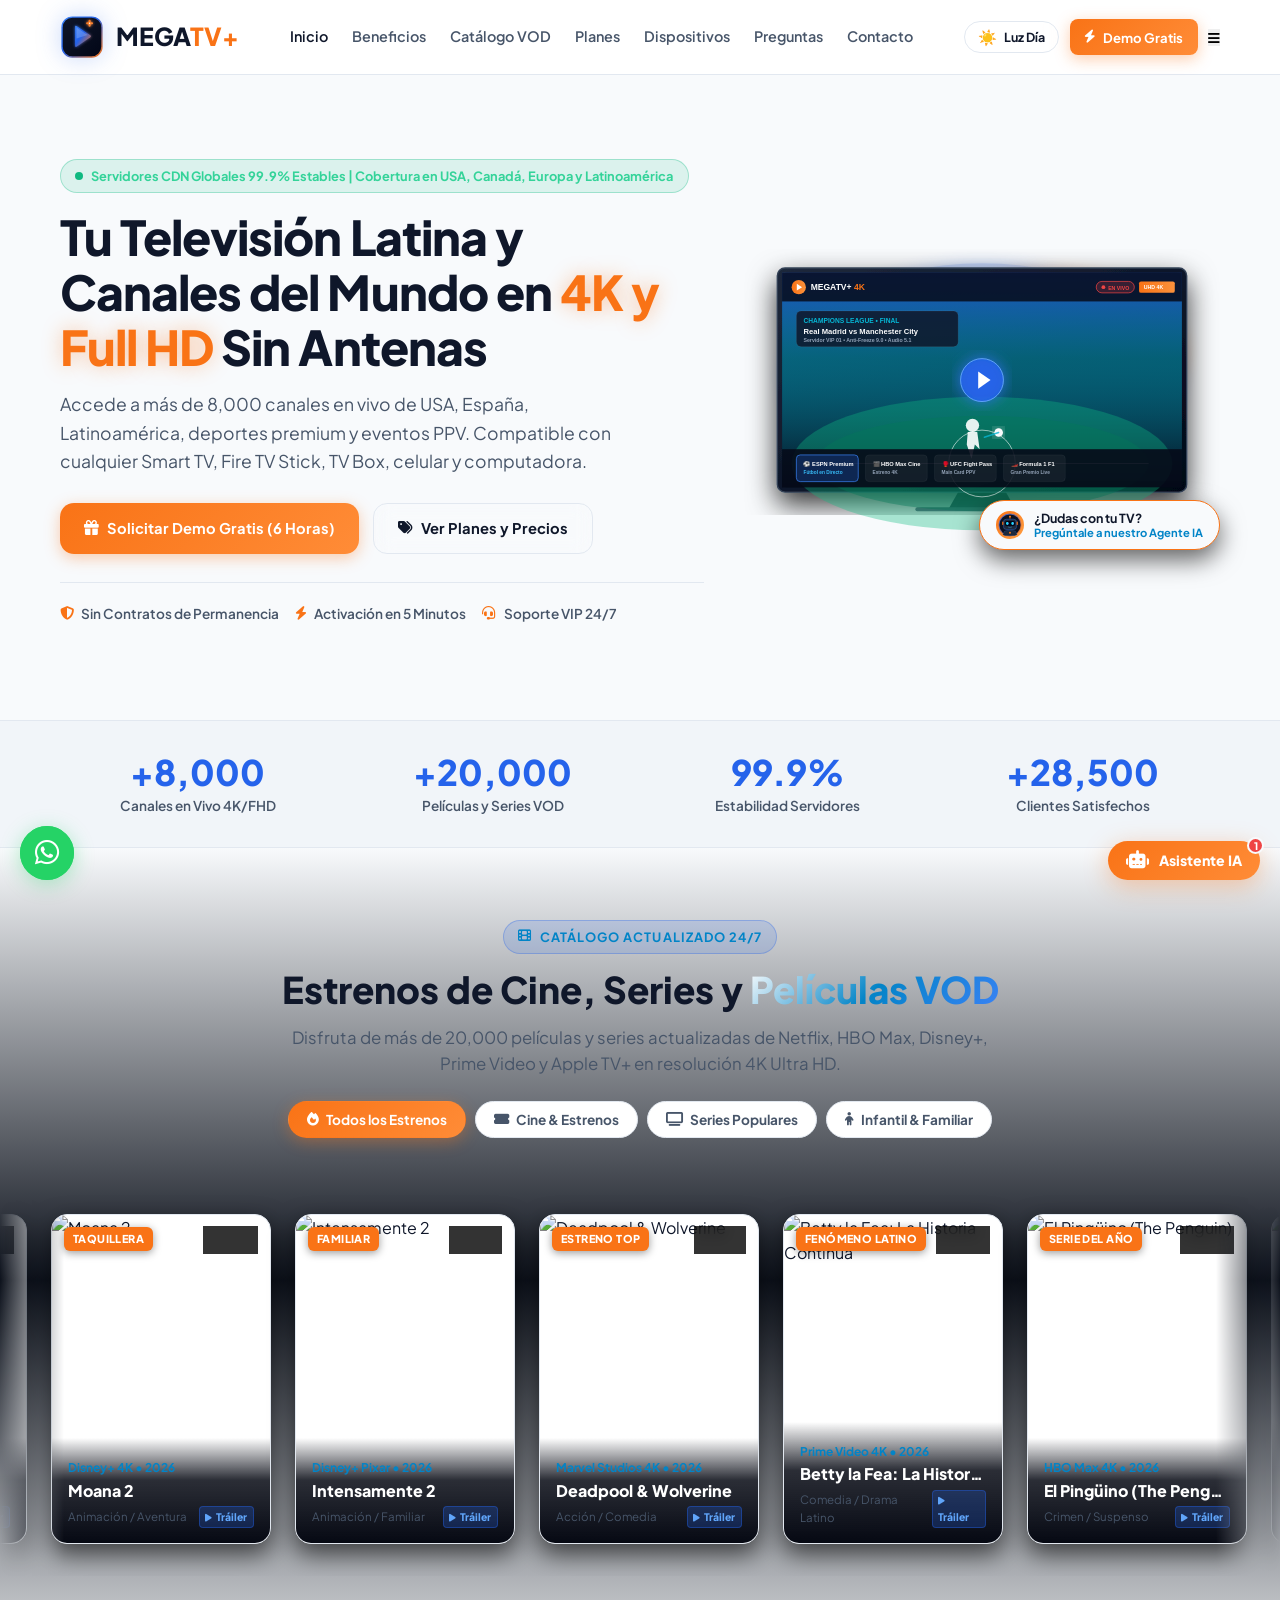
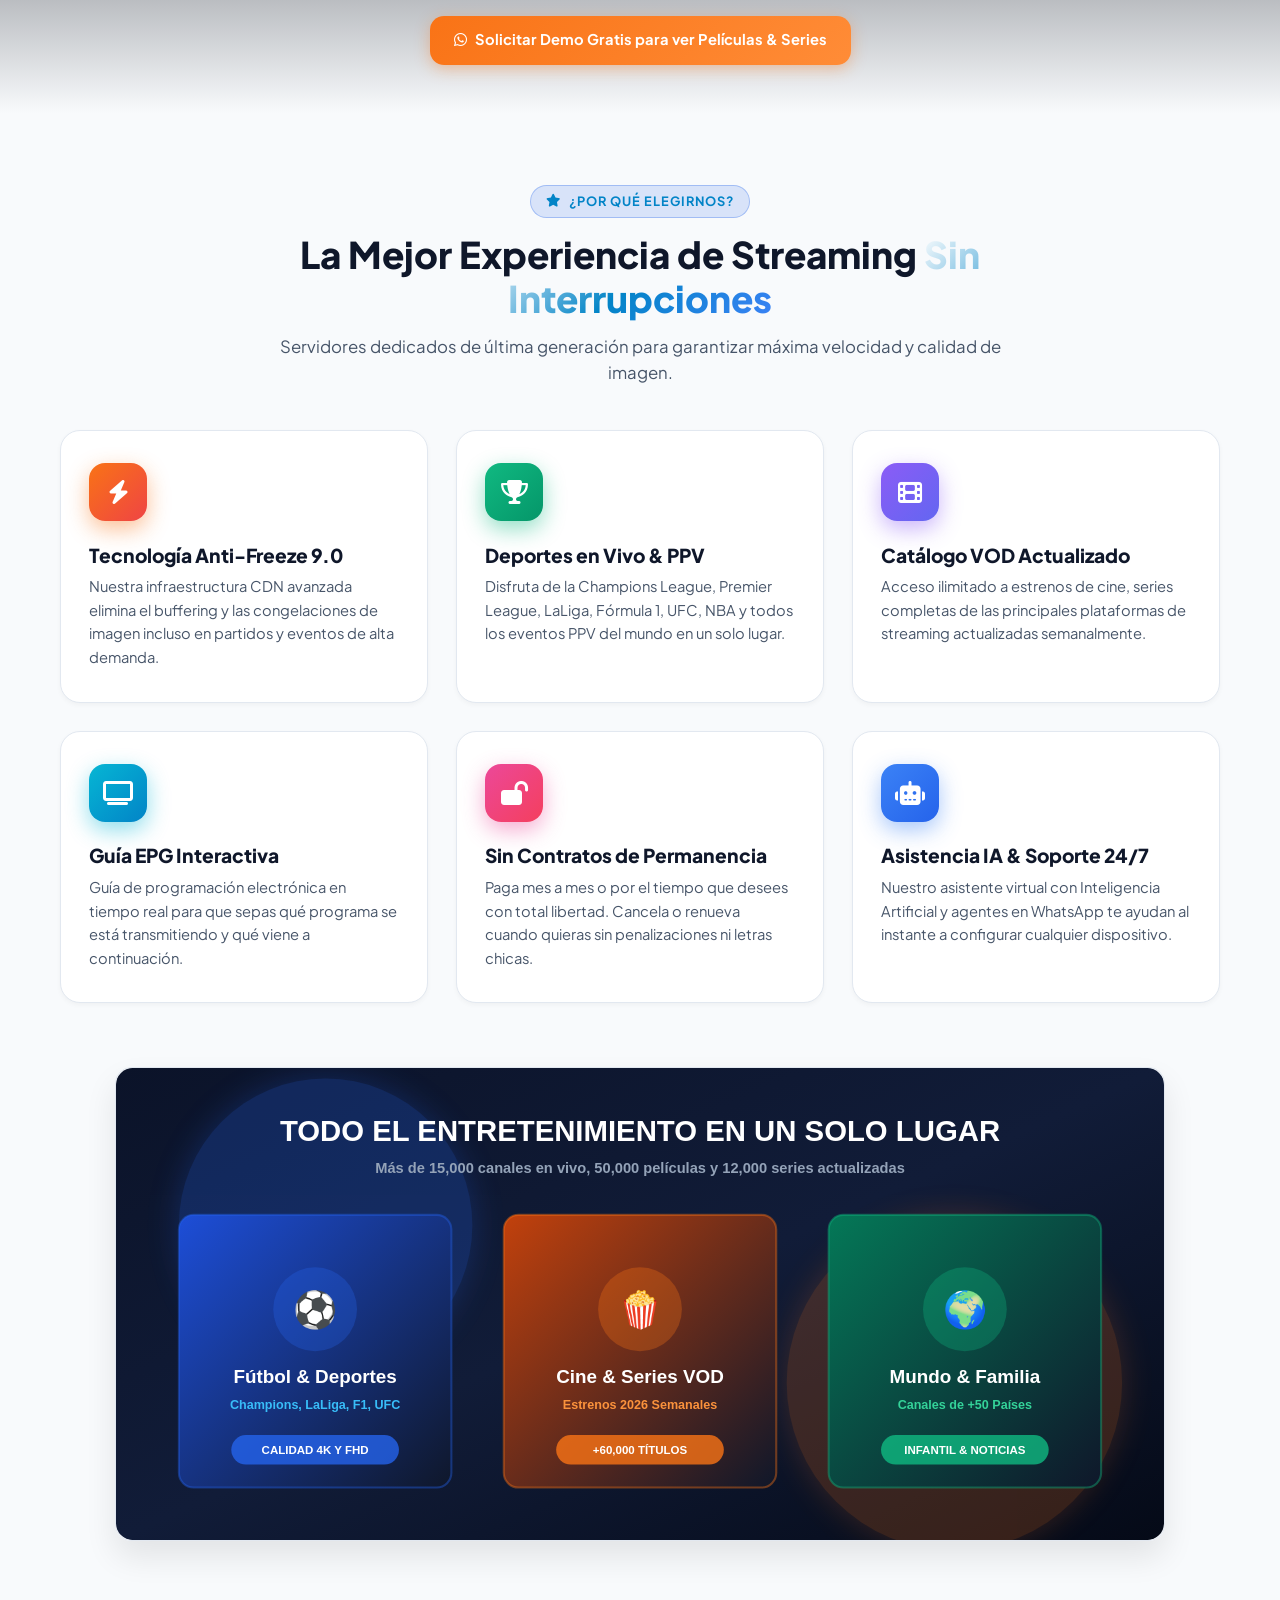
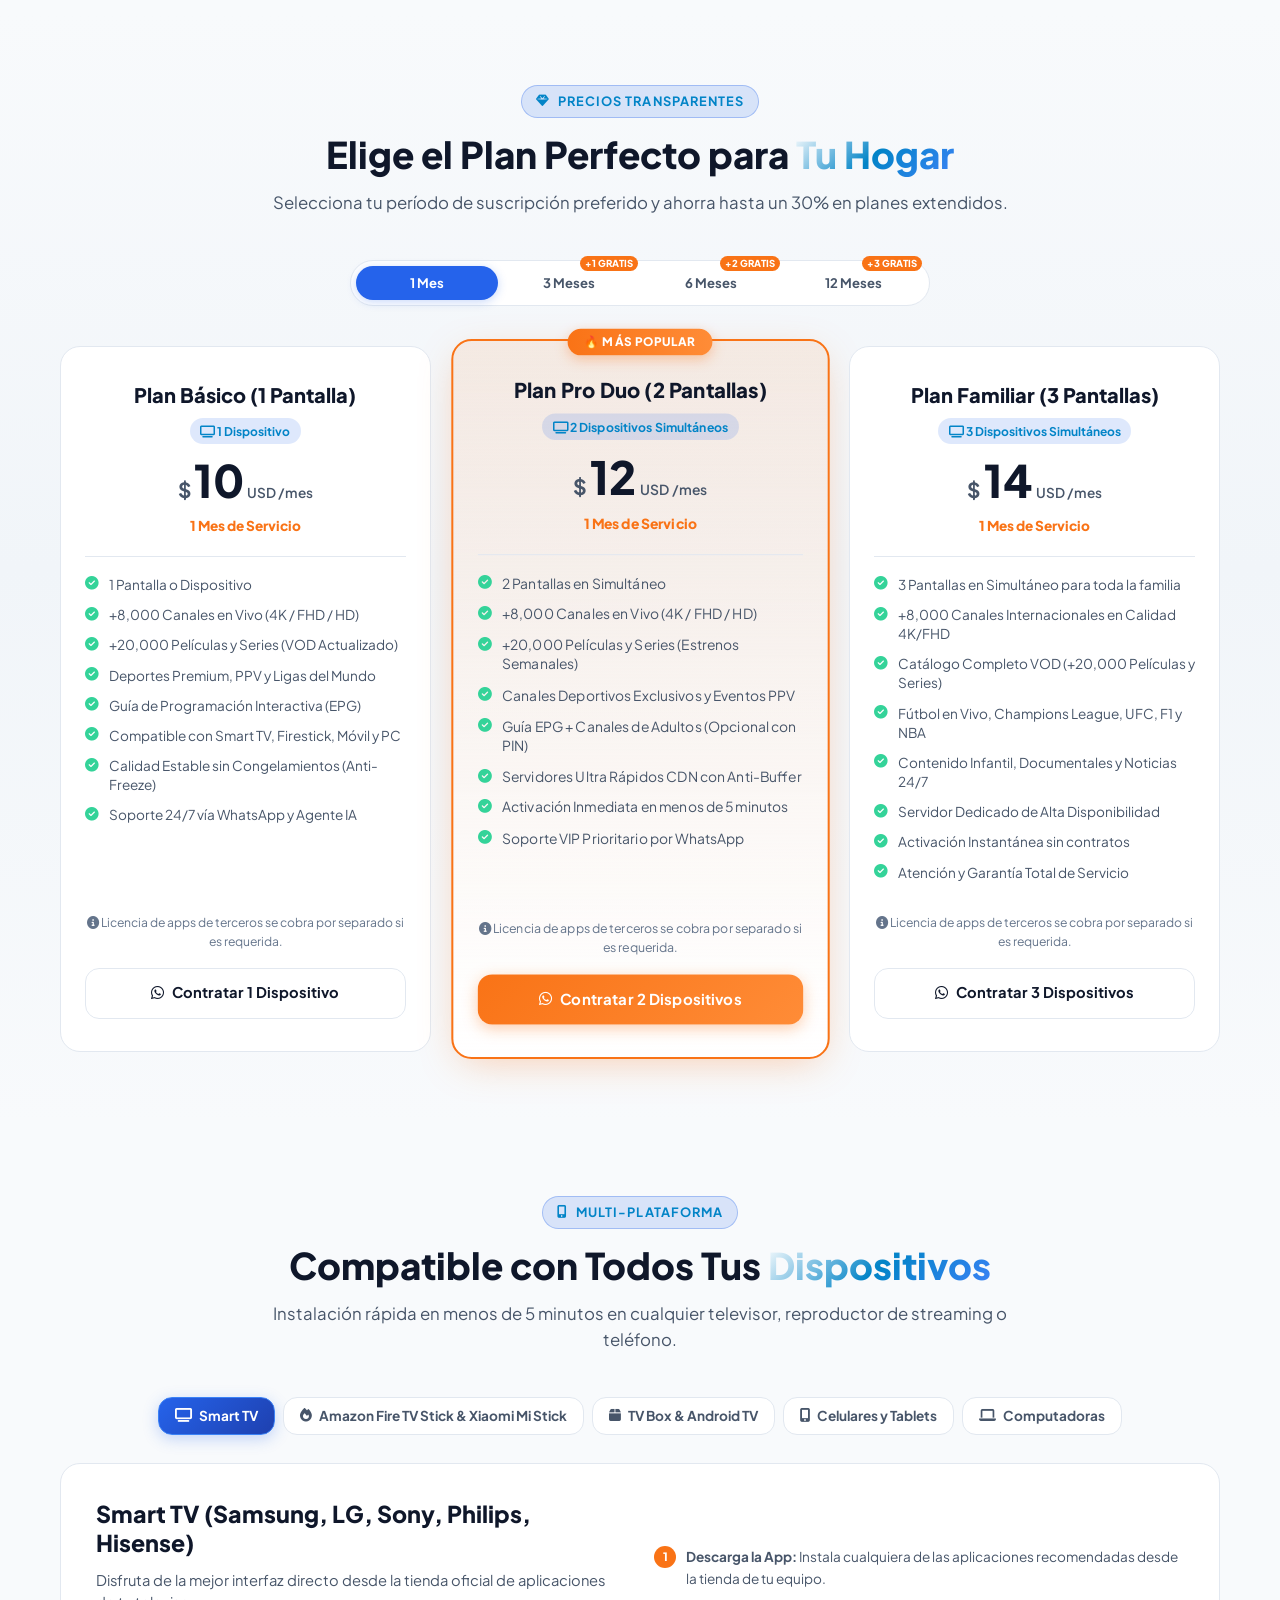
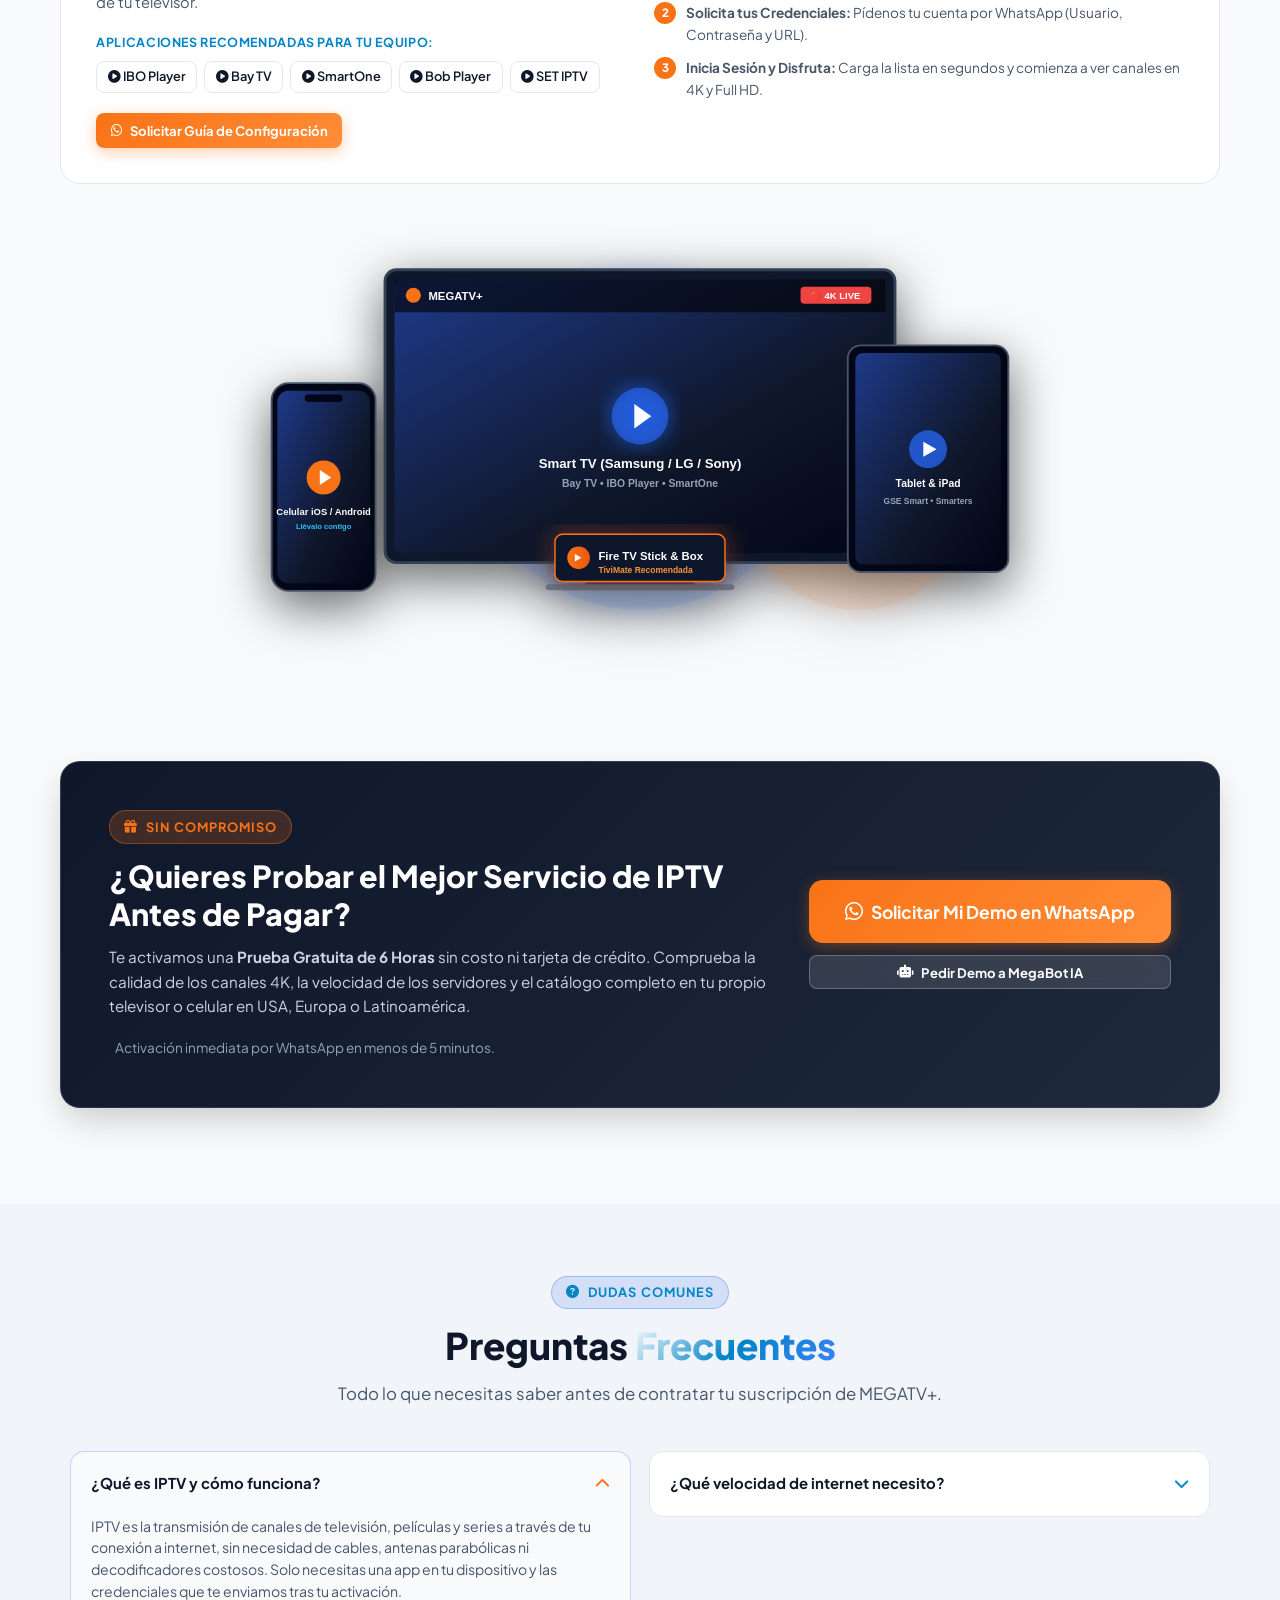
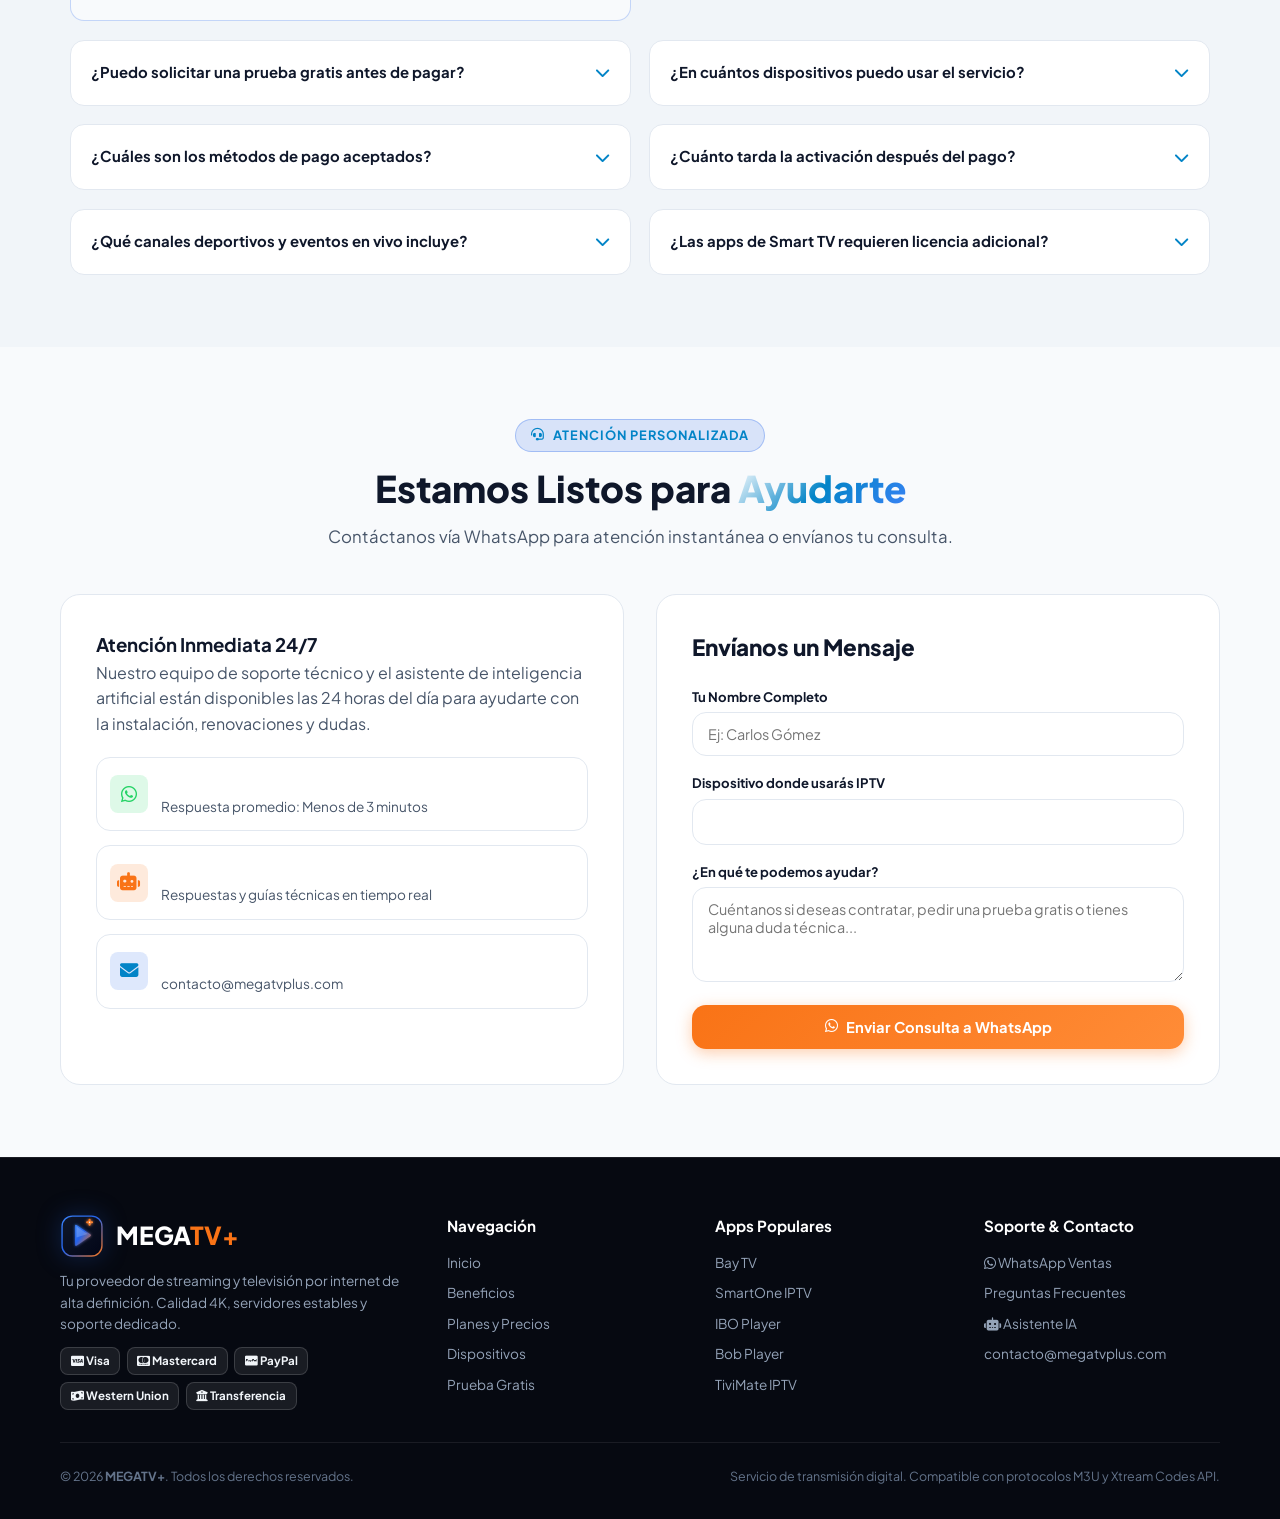
==== index.html @ 23fdaf51 "feat(domain): update canonical URLs, sitemap, robots.txt and schema to https://megatvplus.com/" ====
<!DOCTYPE html>
<html lang="es">
<head>
    <meta charset="UTF-8">
    <meta name="viewport" content="width=device-width, initial-scale=1.0">
    <title>MEGATV+ | Servicio IPTV en 4K y FHD - Canales Latinos, USA &amp; España | Demo 6 Horas</title>
    
    <!-- Meta SEO Básico y Posicionamiento Internacional -->
    <meta name="description" content="Disfruta de más de 8,000 canales en vivo en 4K y FHD de USA, España, Latinoamérica y +20,000 películas VOD sin caídas. Demo gratis de 6 horas en Smart TV, Firestick, Android, iOS y PC con MEGATV+.">
    <meta name="keywords" content="MEGATV+, IPTV, iptv usa, iptv espana, iptv canada, iptv latinos en usa, television por internet, canales en vivo, demo gratis iptv 6 horas, iptv paypal, futbol en vivo, ibo player, tivimate, bay tv, iptv sin caidas">
    <meta name="author" content="MEGATV+">
    <meta name="robots" content="index, follow, max-snippet:-1, max-image-preview:large, max-video-preview:-1">
    <link rel="canonical" href="https://megatvplus.com/">

    <!-- Open Graph / Redes Sociales (Facebook, WhatsApp) -->
    <meta property="og:type" content="website">
    <meta property="og:site_name" content="MEGATV+">
    <meta property="og:title" content="MEGATV+ | Televisión por Internet en 4K y FHD - Canales Latinos &amp; Globales">
    <meta property="og:description" content="+8,000 Canales en vivo de USA, España y Latinoamérica, deportes premium y películas en 4K. Solicita tu prueba gratis de 6 horas vía WhatsApp.">
    <meta property="og:image" content="https://images.unsplash.com/photo-1593784991095-a205069470b6?w=1200&auto=format&fit=crop&q=80">
    <meta property="og:url" content="https://megatvplus.com/">
    <meta property="og:locale" content="es_LA">

    <!-- Twitter Cards -->
    <meta name="twitter:card" content="summary_large_image">
    <meta name="twitter:title" content="MEGATV+ | Televisión en 4K y FHD sin Antenas">
    <meta name="twitter:description" content="Acceso a más de 8,000 canales en vivo de USA, España, Latinoamérica y +20,000 películas VOD. Demo gratis de 6 horas.">
    <meta name="twitter:image" content="https://images.unsplash.com/photo-1593784991095-a205069470b6?w=1200&auto=format&fit=crop&q=80">

    <!-- Google Fonts & Font Awesome Icons Oficial -->
    <link rel="preconnect" href="https://fonts.googleapis.com">
    <link rel="preconnect" href="https://fonts.gstatic.com" crossorigin>
    <link href="https://fonts.googleapis.com/css2?family=Plus+Jakarta+Sans:wght@400;500;600;700;800&display=swap" rel="stylesheet">
    <link rel="stylesheet" href="https://cdnjs.cloudflare.com/ajax/libs/font-awesome/6.5.1/css/all.min.css" integrity="sha512-DTOQO9RWCH3ppGqcWaEA1BIZOC6xxalwEsw9c2QQeAIftl+Vegovlnee1c9QX4TctnWMn13TZye+giMm8e2LwA==" crossorigin="anonymous" referrerpolicy="no-referrer" />

    <!-- Favicon e Iconos Oficiales MEGATV+ -->
    <link rel="icon" type="image/svg+xml" href="assets/favicon.svg">
    <link rel="icon" type="image/png" sizes="128x128" href="assets/favicon.png">
    <link rel="apple-touch-icon" href="assets/favicon.png">

    <!-- Estilos CSS -->
    <link rel="stylesheet" href="css/styles.css">

    <!-- Schema.org Datos Estructurados JSON-LD (WebSite, Organization, Product & FAQPage) -->
    <script type="application/ld+json">
    {
      "@context": "https://schema.org",
      "@graph": [
        {
          "@type": "WebSite",
          "@id": "https://megatvplus.com/#website",
          "url": "https://megatvplus.com/",
          "name": "MEGATV+",
          "description": "Servicio de Televisión por Internet en 4K y FHD con más de 8,000 canales en vivo y 20,000 películas VOD disponible en USA, Canadá, Europa y Latinoamérica.",
          "inLanguage": "es"
        },
        {
          "@type": "Organization",
          "@id": "https://megatvplus.com/#organization",
          "name": "MEGATV+",
          "url": "https://megatvplus.com/",
          "logo": "https://megatvplus.com/assets/favicon.png",
          "contactPoint": {
            "@type": "ContactPoint",
            "telephone": "+573013217824",
            "contactType": "customer service",
            "availableLanguage": ["Spanish", "English"]
          }
        },
        {
          "@type": "Product",
          "@id": "https://megatvplus.com/#product",
          "name": "Suscripción MEGATV+ IPTV",
          "description": "Suscripción al servicio MEGATV+ con más de 8,000 canales en vivo en calidad 4K y FHD de USA, España y Latinoamérica, deportes premium y más de 20,000 películas y series VOD.",
          "brand": {
            "@type": "Brand",
            "name": "MEGATV+"
          },
          "offers": {
            "@type": "AggregateOffer",
            "priceCurrency": "USD",
            "lowPrice": "10.00",
            "highPrice": "22.00",
            "offerCount": "3"
          },
          "aggregateRating": {
            "@type": "AggregateRating",
            "ratingValue": "4.9",
            "reviewCount": "1840"
          }
        },
        {
          "@type": "FAQPage",
          "@id": "https://megatvplus.com/#faq",
          "mainEntity": [
            {
              "@type": "Question",
              "name": "¿Qué es IPTV y cómo funciona?",
              "acceptedAnswer": {
                "@type": "Answer",
                "text": "IPTV es la transmisión de canales de televisión, películas y series a través de tu conexión a internet, sin necesidad de cables, antenas parabólicas ni decodificadores costosos. Solo necesitas una app en tu dispositivo y las credenciales que te enviamos tras tu activación."
              }
            },
            {
              "@type": "Question",
              "name": "¿Qué velocidad de internet necesito?",
              "acceptedAnswer": {
                "@type": "Answer",
                "text": "Recomendamos un mínimo de 15 a 20 Mbps para canales en HD y Full HD, y 30 a 50 Mbps para contenido en 4K UHD. Es preferible conectar tu dispositivo por cable de red (Ethernet) o WiFi 5GHz para evitar interferencias."
              }
            },
            {
              "@type": "Question",
              "name": "¿Puedo solicitar una prueba gratis antes de pagar?",
              "acceptedAnswer": {
                "@type": "Answer",
                "text": "¡Sí, por supuesto! Ofrecemos una prueba gratuita de demostración (demo de 6 horas) para que compruebes la calidad de imagen, la estabilidad de los servidores y el catálogo completo antes de tomar una decisión."
              }
            },
            {
              "@type": "Question",
              "name": "¿En cuántos dispositivos puedo usar el servicio?",
              "acceptedAnswer": {
                "@type": "Answer",
                "text": "Puedes instalar la app en todos tus dispositivos, pero la cantidad de pantallas que pueden reproducir contenido al mismo tiempo dependerá del plan que elijas (1, 2 o 3 pantallas simultáneas)."
              }
            },
            {
              "@type": "Question",
              "name": "¿Cuáles son los métodos de pago aceptados?",
              "acceptedAnswer": {
                "@type": "Answer",
                "text": "Aceptamos múltiples métodos de pago seguros e internacionales: Tarjetas de Débito/Crédito Internacionales (Visa, Mastercard, Amex), PayPal, Western Union (giros en efectivo y app digital), Mercado Pago y Transferencias Bancarias / Remesas."
              }
            },
            {
              "@type": "Question",
              "name": "¿Cuánto tarda la activación después del pago?",
              "acceptedAnswer": {
                "@type": "Answer",
                "text": "La activación es casi inmediata. Una vez confirmado tu pago, nuestro equipo te entrega tus credenciales (Usuario, Contraseña y URL del Servidor) en menos de 5 a 10 minutos con una guía paso a paso para tu dispositivo."
              }
            },
            {
              "@type": "Question",
              "name": "¿Qué canales deportivos y eventos en vivo incluye?",
              "acceptedAnswer": {
                "@type": "Answer",
                "text": "Incluye todos los canales deportivos de Latinoamérica, España, USA e internacionales: Champions League, Copa Libertadores, Premier League, LaLiga, Serie A, Fórmula 1, UFC, NBA, MLB, NFL, canales PPV de boxeo y eventos especiales sin costo adicional."
              }
            },
            {
              "@type": "Question",
              "name": "¿Las apps de Smart TV requieren licencia adicional?",
              "acceptedAnswer": {
                "@type": "Answer",
                "text": "El servicio de MEGATV+ te incluye acceso total a la lista de más de 8,000 canales, películas y series en vivo. Si la aplicación reproductora que decides instalar en tu Smart TV requiere una licencia de activación propia de sus desarrolladores (como IBO Player, Bay TV, Bob Player o SET IPTV), dicho valor es propio de la app y se cancela por separado."
              }
            }
          ]
        }
      ]
    }
    </script>
</head>
<body>

    <!-- ==========================================================================
         1. ENCABEZADO Y NAVEGACIÓN
         ========================================================================== -->
    <header class="header">
        <div class="container nav-container">
            <a href="#inicio" class="logo">
                <div class="logo-icon">
                    <img src="assets/favicon.svg" alt="MEGATV+ Logo" style="width: 100%; height: 100%; display: block;">
                </div>
                <div class="logo-text">MEGA<span>TV+</span></div>
            </a>

            <nav class="nav-menu" id="navMenu">
                <a href="#inicio" class="nav-link active">Inicio</a>
                <a href="#beneficios" class="nav-link">Beneficios</a>
                <a href="#catalogo" class="nav-link">Catálogo VOD</a>
                <a href="#planes" class="nav-link">Planes</a>
                <a href="#dispositivos" class="nav-link">Dispositivos</a>
                <a href="#faq" class="nav-link">Preguntas</a>
                <a href="#contacto" class="nav-link">Contacto</a>
            </nav>

            <div class="nav-actions">
                <button class="theme-switch-btn" id="themeSwitchBtn" aria-label="Cambiar ambiente visual (Luz Día / Cine OLED / Slate)" title="Cambiar confort visual">
                    <span class="theme-switch-icon" id="themeSwitchIcon">☀️</span>
                    <span class="theme-switch-text" id="themeSwitchText">Luz Día</span>
                </button>
                <a href="#demo" class="btn btn-primary btn-sm">
                    <i class="fas fa-bolt"></i> Demo Gratis
                </a>
                <button class="nav-toggle" id="navToggle" aria-label="Abrir Menú">
                    <i class="fas fa-bars"></i>
                </button>
            </div>
        </div>
    </header>

    <!-- ==========================================================================
         2. HERO SECTION
         ========================================================================== -->
    <section class="hero" id="inicio">
        <div class="container hero-grid">
            <div class="hero-content">
                <div class="hero-badge-live">
                    <span class="pulse-dot"></span> Servidores CDN Globales 99.9% Estables | Cobertura en USA, Canadá, Europa y Latinoamérica
                </div>
                <h1 class="hero-title">
                    Tu Televisión Latina y Canales del Mundo en <span class="highlight-orange">4K y Full HD</span> Sin Antenas
                </h1>
                <p class="hero-subtitle">
                    Accede a más de 8,000 canales en vivo de USA, España, Latinoamérica, deportes premium y eventos PPV. Compatible con cualquier Smart TV, Fire TV Stick, TV Box, celular y computadora.
                </p>
                <div class="hero-cta-group">
                    <a href="#demo" class="btn btn-primary">
                        <i class="fas fa-gift"></i> Solicitar Demo Gratis (6 Horas)
                    </a>
                    <a href="#planes" class="btn btn-secondary">
                        <i class="fas fa-tags"></i> Ver Planes y Precios
                    </a>
                </div>
                <div class="hero-features-list">
                    <div class="hero-feature-item">
                        <i class="fas fa-shield-alt"></i> Sin Contratos de Permanencia
                    </div>
                    <div class="hero-feature-item">
                        <i class="fas fa-bolt"></i> Activación en 5 Minutos
                    </div>
                    <div class="hero-feature-item">
                        <i class="fas fa-headset"></i> Soporte VIP 24/7
                    </div>
                </div>
            </div>

            <div class="hero-visual">
                <div class="hero-preview-card">
                    <img src="assets/hero-tv-mockup.svg" alt="IPTV Smart TV 4K Interface" class="hero-mockup-img">
                </div>

                <!-- Floating AI Assistant Helper Pill -->
                <div class="floating-ai-chip" onclick="openNovaChatbot('Hola! Quiero una prueba gratis')">
                    <div class="ai-avatar" style="overflow: hidden; padding: 2px;">
                        <img src="assets/novabot-avatar.svg" alt="NovaBot AI" style="width: 100%; height: 100%; border-radius: 50%;">
                    </div>
                    <div class="ai-chip-text">
                        ¿Dudas con tu TV?
                        <span>Pregúntale a nuestro Agente IA</span>
                    </div>
                </div>
            </div>
        </div>
    </section>

    <!-- ==========================================================================
         3. BARRA DE ESTADÍSTICAS & CONTADORES
         ========================================================================== -->
    <div class="stats-bar">
        <div class="container stats-grid">
            <div class="stat-item">
                <div class="stat-number" id="statChannels">+8,000</div>
                <div class="stat-label">Canales en Vivo 4K/FHD</div>
            </div>
            <div class="stat-item">
                <div class="stat-number" id="statVod">+20,000</div>
                <div class="stat-label">Películas y Series VOD</div>
            </div>
            <div class="stat-item">
                <div class="stat-number" id="statUptime">99.9%</div>
                <div class="stat-label">Estabilidad Servidores</div>
            </div>
            <div class="stat-item">
                <div class="stat-number" id="statClients">+28,500</div>
                <div class="stat-label">Clientes Satisfechos</div>
            </div>
        </div>
    </div>

    <!-- ==========================================================================
         4. CATÁLOGO VOD DE CINE Y SERIES (CARRUSEL DINÁMICO)
         ========================================================================== -->
    <section class="vod-section" id="catalogo">
        <div class="container">
            <div class="section-header">
                <span class="section-tag"><i class="fas fa-film"></i> Catálogo Actualizado 24/7</span>
                <h2 class="section-title">Estrenos de Cine, Series y <span class="gradient-text">Películas VOD</span></h2>
                <p class="section-subtitle">Disfruta de más de 20,000 películas y series actualizadas de Netflix, HBO Max, Disney+, Prime Video y Apple TV+ en resolución 4K Ultra HD.</p>
                
                <!-- Filtros de Categoría VOD -->
                <div class="vod-filter-tabs" id="vodFilterTabs">
                    <button class="vod-filter-btn active" data-filter="all"><i class="fas fa-fire"></i> Todos los Estrenos</button>
                    <button class="vod-filter-btn" data-filter="cine"><i class="fas fa-ticket-alt"></i> Cine &amp; Estrenos</button>
                    <button class="vod-filter-btn" data-filter="series"><i class="fas fa-tv"></i> Series Populares</button>
                    <button class="vod-filter-btn" data-filter="infantil"><i class="fas fa-child"></i> Infantil &amp; Familiar</button>
                </div>
            </div>
        </div>

        <!-- Carrusel Infinito de Películas (Marquee Interactivo) -->
        <div class="vod-marquee-container" id="vodMarqueeWrapper">
            <div class="vod-marquee-track" id="vodCardsContainer">
                <!-- Se llena dinámicamente con JavaScript desde config.js -->
            </div>
        </div>

        <div class="container" style="margin-top: 2.5rem; text-align: center;">
            <a href="https://wa.me/573013217824?text=Hola!%20Quiero%20solicitar%20mi%20Demo%20Gratis%20de%204%20horas%20para%20probar%20las%20pel%C3%ADculas%20y%20series%20de%20MEGATV%2B." target="_blank" rel="noopener noreferrer" class="btn btn-primary">
                <i class="fab fa-whatsapp"></i> Solicitar Demo Gratis para ver Películas &amp; Series
            </a>
        </div>
    </section>

    <!-- ==========================================================================
         5. CARACTERÍSTICAS & BENEFICIOS
         ========================================================================== -->
    <section id="beneficios">
        <div class="container">
            <div class="section-header">
                <span class="section-tag"><i class="fas fa-star"></i> ¿Por qué elegirnos?</span>
                <h2 class="section-title">La Mejor Experiencia de Streaming <span class="gradient-text">Sin Interrupciones</span></h2>
                <p class="section-subtitle">Servidores dedicados de última generación para garantizar máxima velocidad y calidad de imagen.</p>
            </div>

            <div class="features-grid">
                <div class="feature-card feature-freeze">
                    <div class="feature-icon-box">
                        <i class="fas fa-bolt"></i>
                    </div>
                    <h3 class="feature-title">Tecnología Anti-Freeze 9.0</h3>
                    <p class="feature-desc">Nuestra infraestructura CDN avanzada elimina el buffering y las congelaciones de imagen incluso en partidos y eventos de alta demanda.</p>
                </div>

                <div class="feature-card feature-sports">
                    <div class="feature-icon-box">
                        <i class="fas fa-trophy"></i>
                    </div>
                    <h3 class="feature-title">Deportes en Vivo &amp; PPV</h3>
                    <p class="feature-desc">Disfruta de la Champions League, Premier League, LaLiga, Fórmula 1, UFC, NBA y todos los eventos PPV del mundo en un solo lugar.</p>
                </div>

                <div class="feature-card feature-vod">
                    <div class="feature-icon-box">
                        <i class="fas fa-film"></i>
                    </div>
                    <h3 class="feature-title">Catálogo VOD Actualizado</h3>
                    <p class="feature-desc">Acceso ilimitado a estrenos de cine, series completas de las principales plataformas de streaming actualizadas semanalmente.</p>
                </div>

                <div class="feature-card feature-epg">
                    <div class="feature-icon-box">
                        <i class="fas fa-tv"></i>
                    </div>
                    <h3 class="feature-title">Guía EPG Interactiva</h3>
                    <p class="feature-desc">Guía de programación electrónica en tiempo real para que sepas qué programa se está transmitiendo y qué viene a continuación.</p>
                </div>

                <div class="feature-card feature-nocontract">
                    <div class="feature-icon-box">
                        <i class="fas fa-lock-open"></i>
                    </div>
                    <h3 class="feature-title">Sin Contratos de Permanencia</h3>
                    <p class="feature-desc">Paga mes a mes o por el tiempo que desees con total libertad. Cancela o renueva cuando quieras sin penalizaciones ni letras chicas.</p>
                </div>

                <div class="feature-card feature-ai">
                    <div class="feature-icon-box">
                        <i class="fas fa-robot"></i>
                    </div>
                    <h3 class="feature-title">Asistencia IA &amp; Soporte 24/7</h3>
                    <p class="feature-desc">Nuestro asistente virtual con Inteligencia Artificial y agentes en WhatsApp te ayudan al instante a configurar cualquier dispositivo.</p>
                </div>
            </div>

            <!-- Banner Gráfico de Deportes y Cine VOD -->
            <div style="margin-top: 4rem; text-align: center;">
                <img src="assets/sports-vod-banner.svg" alt="Deportes en Vivo, Cine y Series VOD en 4K" style="width: 100%; max-width: 1050px; height: auto; margin: 0 auto; border-radius: 16px; border: 1px solid var(--border-color); box-shadow: var(--shadow-lg);">
            </div>
        </div>
    </section>

    <!-- ==========================================================================
         5. PLANES Y PRECIOS COMPARATIVOS
         ========================================================================== -->
    <section class="pricing-section" id="planes">
        <div class="container">
            <div class="section-header">
                <span class="section-tag"><i class="fas fa-gem"></i> Precios Transparentes</span>
                <h2 class="section-title">Elige el Plan Perfecto para <span class="gradient-text">Tu Hogar</span></h2>
                <p class="section-subtitle">Selecciona tu período de suscripción preferido y ahorra hasta un 30% en planes extendidos.</p>
            </div>

            <!-- Selector de Período de Facturación -->
            <div class="billing-switcher">
                <button class="billing-tab active" data-period="monthly">1 Mes</button>
                <button class="billing-tab" data-period="threeMonths">
                    3 Meses
                    <span class="discount-pill">+1 GRATIS</span>
                </button>
                <button class="billing-tab" data-period="sixMonths">
                    6 Meses
                    <span class="discount-pill">+2 GRATIS</span>
                </button>
                <button class="billing-tab" data-period="yearly">
                    12 Meses
                    <span class="discount-pill">+3 GRATIS</span>
                </button>
            </div>

            <!-- Tarjetas de Planes (Renderizadas por JavaScript dinámicamente) -->
            <div class="pricing-grid" id="pricingCardsContainer">
                <!-- Se llena automáticamente con JS desde config.js -->
            </div>
        </div>
    </section>

    <!-- ==========================================================================
         6. COMPATIBILIDAD Y GUÍA DE DISPOSITIVOS
         ========================================================================== -->
    <section id="dispositivos">
        <div class="container">
            <div class="section-header">
                <span class="section-tag"><i class="fas fa-mobile-alt"></i> Multi-Plataforma</span>
                <h2 class="section-title">Compatible con Todos Tus <span class="gradient-text">Dispositivos</span></h2>
                <p class="section-subtitle">Instalación rápida en menos de 5 minutos en cualquier televisor, reproductor de streaming o teléfono.</p>
            </div>

            <!-- Botones de Pestañas de Dispositivos -->
            <div class="devices-tabs" id="devicesTabsContainer">
                <!-- Renderizado por JS -->
            </div>

            <!-- Caja de Detalles y Guía del Dispositivo Seleccionado -->
            <div class="device-detail-box" id="deviceDetailContainer">
                <!-- Renderizado por JS -->
            </div>

            <!-- Ilustración Multi-Dispositivo -->
            <div style="margin-top: 3rem; text-align: center;">
                <img src="assets/devices-showcase.svg" alt="Dispositivos compatibles con IPTV" style="width: 100%; max-width: 850px; height: auto; margin: 0 auto; filter: drop-shadow(0 15px 25px rgba(0,0,0,0.6));">
            </div>
        </div>
    </section>

    <!-- ==========================================================================
         7. BANNER DE PRUEBA GRATIS (DEMO)
         ========================================================================== -->
    <section id="demo" style="padding: 2rem 0 6rem 0;">
        <div class="container">
            <div class="demo-banner">
                <div class="demo-content-grid">
                    <div>
                        <span class="section-tag" style="background: rgba(249, 115, 22, 0.2); border-color: rgba(249, 115, 22, 0.4); color: var(--accent);">
                            <i class="fas fa-gift"></i> Sin Compromiso
                        </span>
                        <h2 class="demo-title">¿Quieres Probar el Mejor Servicio de IPTV Antes de Pagar?</h2>
                        <p class="demo-desc">
                            Te activamos una <strong>Prueba Gratuita de 6 Horas</strong> sin costo ni tarjeta de crédito. Comprueba la calidad de los canales 4K, la velocidad de los servidores y el catálogo completo en tu propio televisor o celular en USA, Europa o Latinoamérica.
                        </p>
                        <div class="demo-security-note">
                            <i class="fas fa-check-shield" style="color: #34d399;"></i> Activación inmediata por WhatsApp en menos de 5 minutos.
                        </div>
                    </div>
                    <div class="demo-actions">
                        <a href="https://wa.me/573013217824?text=Hola!%20Deseo%20solicitar%20una%20prueba%20gratis%20de%206%20horas%20de%20MEGATV%2B%20para%20mi%20dispositivo." target="_blank" rel="noopener noreferrer" class="btn btn-primary btn-full" style="font-size: 1.1rem; padding: 1.1rem 2rem;">
                            <i class="fab fa-whatsapp" style="font-size: 1.3rem;"></i> Solicitar Mi Demo en WhatsApp
                        </a>
                        <button onclick="openNovaChatbot('Quiero una demo gratis')" class="btn btn-secondary btn-full btn-sm">
                            <i class="fas fa-robot"></i> Pedir Demo a MegaBot IA
                        </button>
                    </div>
                </div>
            </div>
        </div>
    </section>

    <!-- ==========================================================================
         8. PREGUNTAS FRECUENTES (FAQ)
         ========================================================================== -->
    <section class="faq-section" id="faq" style="background: var(--bg-secondary);">
        <div class="container">
            <div class="section-header">
                <span class="section-tag"><i class="fas fa-question-circle"></i> Dudas Comunes</span>
                <h2 class="section-title">Preguntas <span class="gradient-text">Frecuentes</span></h2>
                <p class="section-subtitle">Todo lo que necesitas saber antes de contratar tu suscripción de MEGATV+.</p>
            </div>

            <!-- Acordeón interactivo -->
            <div class="faq-list" id="faqAccordionContainer">
                <!-- Renderizado por JS desde config.js -->
            </div>
        </div>
    </section>

    <!-- ==========================================================================
         9. CONTACTO & SOPORTE
         ========================================================================== -->
    <section id="contacto">
        <div class="container">
            <div class="section-header">
                <span class="section-tag"><i class="fas fa-headset"></i> Atención Personalizada</span>
                <h2 class="section-title">Estamos Listos para <span class="gradient-text">Ayudarte</span></h2>
                <p class="section-subtitle">Contáctanos vía WhatsApp para atención instantánea o envíanos tu consulta.</p>
            </div>

            <div class="contact-grid">
                <div class="contact-info-card">
                    <h3>Atención Inmediata 24/7</h3>
                    <p style="color: var(--text-muted); line-height: 1.6;">
                        Nuestro equipo de soporte técnico y el asistente de inteligencia artificial están disponibles las 24 horas del día para ayudarte con la instalación, renovaciones y dudas.
                    </p>

                    <div class="contact-channels">
                        <a href="https://wa.me/573013217824?text=Hola,%20necesito%20soporte%20o%20información%20sobre%20el%20servicio%20de%20MEGATV%2B." target="_blank" rel="noopener noreferrer" class="contact-channel-item">
                            <div class="contact-channel-icon icon-wa">
                                <i class="fab fa-whatsapp"></i>
                            </div>
                            <div>
                                <div style="font-weight: 700; color: #fff;">WhatsApp Oficial (+57)</div>
                                <div style="font-size: 0.85rem; color: var(--text-muted);">Respuesta promedio: Menos de 3 minutos</div>
                            </div>
                        </a>

                        <div class="contact-channel-item" onclick="openNovaChatbot()" style="cursor: pointer;">
                            <div class="contact-channel-icon icon-ai">
                                <i class="fas fa-robot"></i>
                            </div>
                            <div>
                                <div style="font-weight: 700; color: #fff;">Agente Inteligente MegaBot IA</div>
                                <div style="font-size: 0.85rem; color: var(--text-muted);">Respuestas y guías técnicas en tiempo real</div>
                            </div>
                        </div>

                        <div class="contact-channel-item">
                            <div class="contact-channel-icon icon-mail">
                                <i class="fas fa-envelope"></i>
                            </div>
                            <div>
                                <div style="font-weight: 700; color: #fff;">Correo Electrónico</div>
                                <div style="font-size: 0.85rem; color: var(--text-muted);">contacto@megatvplus.com</div>
                            </div>
                        </div>
                    </div>
                </div>

                <div class="contact-form-card">
                    <h3 style="font-size: 1.4rem; font-weight: 800; margin-bottom: 1.25rem;">Envíanos un Mensaje</h3>
                    <form id="contactForm">
                        <div class="form-group">
                            <label class="form-label" for="contactName">Tu Nombre Completo</label>
                            <input type="text" id="contactName" class="form-control" placeholder="Ej: Carlos Gómez" required>
                        </div>
                        <div class="form-group">
                            <label class="form-label" for="contactDevice">Dispositivo donde usarás IPTV</label>
                            <select id="contactDevice" class="form-control" required style="background: var(--bg-card);">
                                <option value="Smart TV Samsung / LG">Smart TV (Samsung / LG / Sony)</option>
                                <option value="Amazon Fire TV Stick">Amazon Fire TV Stick</option>
                                <option value="TV Box / Android TV">TV Box / Android TV / Google TV</option>
                                <option value="Celular / Tablet (Android / iPhone)">Celular / Tablet (Android / iPhone)</option>
                                <option value="Computadora (PC / Mac)">Computadora (PC / Mac)</option>
                                <option value="Otro dispositivo">Otro dispositivo</option>
                            </select>
                        </div>
                        <div class="form-group">
                            <label class="form-label" for="contactMessage">¿En qué te podemos ayudar?</label>
                            <textarea id="contactMessage" class="form-control" placeholder="Cuéntanos si deseas contratar, pedir una prueba gratis o tienes alguna duda técnica..." required></textarea>
                        </div>
                        <button type="submit" class="btn btn-primary btn-full">
                            <i class="fab fa-whatsapp"></i> Enviar Consulta a WhatsApp
                        </button>
                    </form>
                </div>
            </div>
        </div>
    </section>

    <!-- ==========================================================================
         10. FOOTER
         ========================================================================== -->
    <footer class="footer">
        <div class="container">
            <div class="footer-grid">
                <div class="footer-brand">
                    <a href="#inicio" class="logo">
                        <div class="logo-icon">
                            <img src="assets/favicon.svg" alt="MEGATV+ Logo" style="width: 100%; height: 100%; display: block;">
                        </div>
                        <div class="logo-text">MEGA<span>TV+</span></div>
                    </a>
                    <p>
                        Tu proveedor de streaming y televisión por internet de alta definición. Calidad 4K, servidores estables y soporte dedicado.
                    </p>
                    <div class="payment-badges">
                        <span class="payment-tag"><i class="fab fa-cc-visa"></i> Visa</span>
                        <span class="payment-tag"><i class="fab fa-cc-mastercard"></i> Mastercard</span>
                        <span class="payment-tag"><i class="fab fa-cc-paypal"></i> PayPal</span>
                        <span class="payment-tag"><i class="fas fa-money-bill-wave"></i> Western Union</span>
                        <span class="payment-tag"><i class="fas fa-university"></i> Transferencia</span>
                    </div>
                </div>

                <div class="footer-col">
                    <h4>Navegación</h4>
                    <div class="footer-links">
                        <a href="#inicio">Inicio</a>
                        <a href="#beneficios">Beneficios</a>
                        <a href="#planes">Planes y Precios</a>
                        <a href="#dispositivos">Dispositivos</a>
                        <a href="#demo">Prueba Gratis</a>
                    </div>
                </div>

                <div class="footer-col">
                    <h4>Apps Populares</h4>
                    <div class="footer-links">
                        <a href="#dispositivos">Bay TV</a>
                        <a href="#dispositivos">SmartOne IPTV</a>
                        <a href="#dispositivos">IBO Player</a>
                        <a href="#dispositivos">Bob Player</a>
                        <a href="#dispositivos">TiviMate IPTV</a>
                    </div>
                </div>

                <div class="footer-col">
                    <h4>Soporte & Contacto</h4>
                    <div class="footer-links">
                        <a href="https://wa.me/573013217824" target="_blank"><i class="fab fa-whatsapp"></i> WhatsApp Ventas</a>
                        <a href="#faq">Preguntas Frecuentes</a>
                        <a href="javascript:void(0)" onclick="openNovaChatbot()"><i class="fas fa-robot"></i> Asistente IA</a>
                        <a href="mailto:contacto@megatvplus.com">contacto@megatvplus.com</a>
                    </div>
                </div>
            </div>

            <div class="footer-bottom">
                <div>
                    &copy; <span id="currentYear">2026</span> <strong class="brand-name">MEGATV+</strong>. Todos los derechos reservados.
                </div>
                <div>
                    Servicio de transmisión digital. Compatible con protocolos M3U y Xtream Codes API.
                </div>
            </div>
        </div>
    </footer>

    <!-- ==========================================================================
         11. BOTÓN FLOTANTE DE WHATSAPP
         ========================================================================== -->
    <div class="floating-whatsapp">
        <a id="floatingWhatsAppBtn" href="https://wa.me/573013217824" target="_blank" rel="noopener noreferrer" class="whatsapp-trigger-btn" aria-label="Contactar por WhatsApp">
            <i class="fab fa-whatsapp"></i>
        </a>
        <div class="whatsapp-tooltip">
            ¿Deseas contratar o una demo? ¡Escríbenos! 💬
        </div>
    </div>

    <!-- ==========================================================================
         12. WIDGET DEL CHATBOT DE IA
         ========================================================================== -->
    <div class="chatbot-widget">
        <!-- Disparador Flotante -->
        <button class="chatbot-trigger" id="chatbotTrigger" aria-label="Abrir Asistente Virtual">
            <div class="chatbot-trigger-icon">
                <i class="fas fa-robot"></i>
            </div>
            <span class="chatbot-trigger-text">Asistente IA</span>
            <div class="chatbot-trigger-badge" id="chatbotBadge">1</div>
        </button>

        <!-- Ventana del Chatbot -->
        <div class="chatbot-window" id="chatbotWindow">
            <div class="chatbot-header">
                <div class="chatbot-agent-info">
                    <div class="chatbot-avatar" style="overflow: hidden; padding: 2px;">
                        <img src="assets/novabot-avatar.svg" alt="NovaBot Avatar" style="width: 100%; height: 100%; border-radius: 50%;">
                        <span class="online-dot"></span>
                    </div>
                    <div>
                        <div class="chatbot-name">MegaBot AI</div>
                        <div class="chatbot-status"><i class="fas fa-circle" style="font-size: 0.6rem;"></i> En Línea • Asesor MEGATV+</div>
                    </div>
                </div>
                <button class="chatbot-close-btn" id="chatbotCloseBtn" aria-label="Cerrar Chat">
                    <svg width="14" height="14" viewBox="0 0 24 24" fill="none" stroke="currentColor" stroke-width="3" stroke-linecap="round" stroke-linejoin="round"><line x1="18" y1="6" x2="6" y2="18"></line><line x1="6" y1="6" x2="18" y2="18"></line></svg>
                </button>
            </div>

            <!-- Cuerpo de mensajes -->
            <div class="chatbot-body" id="chatbotBody">
                <!-- Los mensajes se inyectan dinámicamente -->
            </div>

            <!-- Acciones Rápidas (Chips) -->
            <div class="quick-replies-container" id="chatbotQuickReplies">
                <!-- Inyectados por config.js -->
            </div>

            <!-- Footer / Input del chat -->
            <div class="chatbot-footer">
                <input type="text" class="chatbot-input" id="chatbotInput" placeholder="Escribe tu pregunta sobre IPTV..." autocomplete="off">
                <button class="chatbot-send-btn" id="chatbotSendBtn" aria-label="Enviar Mensaje">
                    <i class="fas fa-paper-plane"></i>
                </button>
            </div>
        </div>
    </div>

    <!-- ==========================================================================
         13. MODAL DE DETALLES CINEMATOGRÁFICO & TRÁILER (ESTILO NETFLIX)
         ========================================================================== -->
    <div class="video-modal" id="videoModal" aria-hidden="true" role="dialog">
        <div class="video-modal-backdrop" id="videoModalBackdrop"></div>
        <div class="video-modal-content">
            <button class="video-modal-close" id="videoModalClose" aria-label="Cerrar ventana">
                <svg width="16" height="16" viewBox="0 0 24 24" fill="none" stroke="currentColor" stroke-width="3.5" stroke-linecap="round" stroke-linejoin="round"><line x1="18" y1="6" x2="6" y2="18"></line><line x1="6" y1="6" x2="18" y2="18"></line></svg>
            </button>
            
            <!-- Reproductor de Tráiler en Alta Definición -->
            <div class="video-responsive-wrapper">
                <iframe id="videoIframe" src="" title="Reproductor de Tráiler" frameborder="0" allow="accelerometer; autoplay; clipboard-write; encrypted-media; gyroscope; picture-in-picture; web-share" allowfullscreen></iframe>
            </div>

            <!-- Información Detallada, Sinopsis y Ficha Técnica -->
            <div class="video-modal-body">
                <div class="video-modal-header-info">
                    <div class="video-modal-badges">
                        <span class="video-badge-accent" id="videoModalBadge">ESTRENO</span>
                        <span class="video-badge-rating" id="videoModalRating"><i class="fas fa-star"></i> 8.5</span>
                        <span class="video-badge-outline" id="videoModalAge">+16</span>
                        <span class="video-badge-outline" id="videoModalQuality">4K Ultra HD</span>
                    </div>
                    <h3 class="video-modal-title" id="videoModalTitle">Título de la Película</h3>
                    <div class="video-modal-meta" id="videoModalMeta">Plataforma • Género • Duración • Año</div>
                </div>

                <div class="video-modal-synopsis-box">
                    <h4 class="video-synopsis-label"><i class="fas fa-align-left"></i> Sinopsis Oficial</h4>
                    <p class="video-modal-synopsis" id="videoModalSynopsis">Cargando sinopsis de la película...</p>
                </div>

                <div class="video-modal-details-grid">
                    <div class="video-detail-item">
                        <span class="video-detail-label"><i class="fas fa-users"></i> Reparto Principal:</span>
                        <span class="video-detail-value" id="videoModalCast">Actores principales</span>
                    </div>
                    <div class="video-detail-item">
                        <span class="video-detail-label"><i class="fas fa-volume-up"></i> Audio y Doblaje:</span>
                        <span class="video-detail-value" id="videoModalAudio">Español Latino (Dolby 5.1)</span>
                    </div>
                    <div class="video-detail-item">
                        <span class="video-detail-label"><i class="fas fa-tv"></i> Disponible en:</span>
                        <span class="video-detail-value" id="videoModalAvailability">MEGATV+ (Incluido en todos los planes)</span>
                    </div>
                </div>
            </div>

            <!-- Pie con Llamados a la Acción -->
            <div class="video-modal-footer">
                <a href="#planes" id="videoModalPlansBtn" class="btn btn-secondary btn-sm">
                    <i class="fas fa-gem"></i> Ver Planes y Precios
                </a>
                <a href="https://wa.me/573013217824" id="videoModalCta" target="_blank" rel="noopener noreferrer" class="btn btn-primary btn-sm">
                    <i class="fab fa-whatsapp"></i> Solicitar Demo Gratis (6 Horas)
                </a>
            </div>
        </div>
    </div>

    <!-- Scripts de la Aplicación -->
    <script src="js/config.js"></script>
    <script src="js/chatbot.js"></script>
    <script src="js/main.js"></script>
</body>
</html>
---- css/styles.css ----
/* ==========================================================================
   MEGATV+ - ESTILOS PROFESIONALES Y 100% RESPONSIVE (MOBILE-FIRST CERTIFIED)
   Paleta: Dark Navy (#060913), Azul Eléctrico (#2563eb), Naranja (#f97316), Cian (#06b6d4)
   ========================================================================== */

:root {
    /* ==========================================================================
       MODO 1: LUZ DÍA / SNOW TITANIUM (PREDETERMINADO - Limpio, Luminoso y Profesional)
       ========================================================================== */
    --bg-main: #f8fafc;
    --bg-secondary: #f1f5f9;
    --bg-card: #ffffff;
    --bg-card-hover: #f8fafc;
    --bg-glass: rgba(255, 255, 255, 0.94);
    --border-color: #e2e8f0;
    --border-glow: rgba(37, 99, 235, 0.25);

    /* Acentos y Botones */
    --primary: #2563eb;
    --primary-light: #3b82f6;
    --primary-hover: #1d4ed8;
    --primary-glow: rgba(37, 99, 235, 0.25);

    --accent: #f97316;
    --accent-hover: #ea580c;
    --accent-glow: rgba(249, 115, 22, 0.35);

    --cyan: #0284c7;
    --cyan-glow: rgba(2, 132, 199, 0.25);

    --whatsapp: #25d366;
    --whatsapp-hover: #128c7e;
    --whatsapp-glow: rgba(37, 211, 102, 0.35);

    --live-green: #10b981;
    --live-pulse: rgba(16, 185, 129, 0.35);

    /* Tipografía y Textos */
    --text-main: #0f172a;
    --text-muted: #475569;
    --text-dim: #64748b;
    --font-family: 'Plus Jakarta Sans', -apple-system, BlinkMacSystemFont, 'Segoe UI', Roboto, sans-serif;

    /* Sombras y Radios */
    --shadow-sm: 0 2px 5px rgba(0, 0, 0, 0.04);
    --shadow-md: 0 6px 16px rgba(0, 0, 0, 0.07);
    --shadow-lg: 0 16px 32px rgba(0, 0, 0, 0.09);
    --radius-sm: 8px;
    --radius-md: 14px;
    --radius-lg: 20px;
    --radius-full: 9999px;

    --transition-fast: 0.2s ease;
    --transition-normal: 0.3s cubic-bezier(0.4, 0, 0.2, 1);
}

/* ==========================================================================
   MODO 2: CINEMA OLED MATTE (Negro Carbón - Sala de Cine Anti-Fatiga)
   ========================================================================== */
body[data-theme="oled"] {
    --bg-main: #0a0b0f;
    --bg-secondary: #0f1017;
    --bg-card: #13141a;
    --bg-card-hover: #191b24;
    --bg-glass: rgba(19, 20, 26, 0.92);
    --border-color: rgba(255, 255, 255, 0.08);
    --border-glow: rgba(249, 115, 22, 0.35);
    --cyan: #38bdf8;
    --cyan-glow: rgba(56, 189, 248, 0.3);
    --text-main: #f1f5f9;
    --text-muted: #94a3b8;
    --text-dim: #64748b;
    --shadow-sm: 0 4px 6px -1px rgba(0, 0, 0, 0.3);
    --shadow-md: 0 10px 25px -5px rgba(0, 0, 0, 0.5);
    --shadow-lg: 0 20px 35px -10px rgba(0, 0, 0, 0.7);
}

/* ==========================================================================
   MODO 3: TITANIUM SLATE PROFUNDO (Grafito Aterciopelado)
   ========================================================================== */
body[data-theme="slate"] {
    --bg-main: #12141a;
    --bg-secondary: #171a22;
    --bg-card: #1a1d26;
    --bg-card-hover: #222632;
    --bg-glass: rgba(26, 29, 38, 0.92);
    --border-color: rgba(255, 255, 255, 0.1);
    --border-glow: rgba(56, 189, 248, 0.3);
    --cyan: #38bdf8;
    --cyan-glow: rgba(56, 189, 248, 0.3);
    --text-main: #f1f5f9;
    --text-muted: #94a3b8;
    --text-dim: #64748b;
    --shadow-sm: 0 4px 6px -1px rgba(0, 0, 0, 0.3);
    --shadow-md: 0 10px 25px -5px rgba(0, 0, 0, 0.5);
    --shadow-lg: 0 20px 35px -10px rgba(0, 0, 0, 0.7);
}

/* Reset Global Estricto Anti-Desbordamiento */
*, *::before, *::after {
    box-sizing: border-box;
    margin: 0;
    padding: 0;
}

html {
    scroll-behavior: smooth;
    font-size: 16px;
    width: 100%;
    max-width: 100vw;
    overflow-x: hidden !important;
}

body {
    font-family: var(--font-family);
    background-color: var(--bg-main);
    color: var(--text-main);
    line-height: 1.6;
    width: 100%;
    max-width: 100vw;
    overflow-x: hidden !important;
    position: relative;
    transition: background-color 0.3s ease, color 0.3s ease;
}

a {
    color: inherit;
    text-decoration: none;
    transition: color var(--transition-fast);
}

ul {
    list-style: none;
}

img, svg {
    display: block;
    max-width: 100%;
    height: auto;
}

button, input, textarea, select {
    font-family: inherit;
    border: none;
    outline: none;
    max-width: 100%;
}

/* ==========================================================================
   LAYOUT & CONTAINER
   ========================================================================== */
.container {
    width: 100%;
    max-width: 1200px;
    margin: 0 auto;
    padding: 0 1.25rem;
    box-sizing: border-box;
}

section {
    padding: 4.5rem 0;
    position: relative;
    width: 100%;
    overflow: hidden;
    box-sizing: border-box;
}

.section-header {
    text-align: center;
    max-width: 760px;
    margin: 0 auto 2.75rem auto;
    padding: 0 0.5rem;
}

.section-tag {
    display: inline-flex;
    align-items: center;
    gap: 0.5rem;
    padding: 0.35rem 0.9rem;
    background: rgba(37, 99, 235, 0.15);
    border: 1px solid rgba(37, 99, 235, 0.3);
    color: var(--cyan);
    font-size: 0.8rem;
    font-weight: 700;
    text-transform: uppercase;
    letter-spacing: 0.08em;
    border-radius: var(--radius-full);
    margin-bottom: 0.85rem;
}

.section-title {
    font-size: clamp(1.6rem, 4vw, 2.3rem);
    font-weight: 800;
    line-height: 1.2;
    margin-bottom: 0.85rem;
    color: var(--text-main);
    word-break: break-word;
}

.section-title .gradient-text {
    background: linear-gradient(135deg, #ffffff 0%, var(--cyan) 50%, var(--primary-light) 100%);
    -webkit-background-clip: text;
    -webkit-text-fill-color: transparent;
}

.section-subtitle {
    font-size: clamp(0.9rem, 2vw, 1.05rem);
    color: var(--text-muted);
    line-height: 1.55;
}

/* ==========================================================================
   BOTONES
   ========================================================================== */
.btn {
    display: inline-flex;
    align-items: center;
    justify-content: center;
    gap: 0.5rem;
    padding: 0.8rem 1.5rem;
    font-size: 0.92rem;
    font-weight: 700;
    border-radius: var(--radius-md);
    cursor: pointer;
    transition: all var(--transition-normal);
    text-align: center;
    text-decoration: none;
    box-sizing: border-box;
}

.btn-primary {
    background: linear-gradient(135deg, var(--accent) 0%, #ff8c37 100%);
    color: #ffffff;
    box-shadow: 0 4px 15px var(--accent-glow);
}

.btn-primary:hover {
    transform: translateY(-2px);
    box-shadow: 0 8px 25px rgba(249, 115, 22, 0.6);
}

.btn-secondary {
    background: rgba(255, 255, 255, 0.06);
    color: var(--text-main);
    border: 1px solid var(--border-color);
    backdrop-filter: blur(10px);
}

.btn-secondary:hover {
    background: rgba(255, 255, 255, 0.12);
    border-color: rgba(255, 255, 255, 0.25);
    transform: translateY(-2px);
}

.btn-whatsapp {
    background: var(--whatsapp);
    color: #ffffff;
    box-shadow: 0 4px 15px var(--whatsapp-glow);
}

.btn-whatsapp:hover {
    background: var(--whatsapp-hover);
    transform: translateY(-2px);
    box-shadow: 0 8px 25px rgba(37, 211, 102, 0.6);
}

.btn-sm {
    padding: 0.45rem 0.9rem;
    font-size: 0.82rem;
    border-radius: var(--radius-sm);
}

.btn-full {
    width: 100%;
}

/* ==========================================================================
   HEADER & NAVBAR
   ========================================================================== */
.header {
    position: fixed;
    top: 0;
    left: 0;
    width: 100%;
    z-index: 1000;
    background: var(--bg-glass);
    backdrop-filter: blur(16px);
    -webkit-backdrop-filter: blur(16px);
    border-bottom: 1px solid var(--border-color);
    transition: all var(--transition-normal);
}

.header.scrolled {
    background: var(--bg-glass);
    border-bottom: 1px solid var(--border-color);
    box-shadow: var(--shadow-sm);
}

.nav-container {
    display: flex;
    align-items: center;
    justify-content: space-between;
    height: 74px;
}

.logo {
    display: flex;
    align-items: center;
    gap: 0.75rem;
    font-size: 1.55rem;
    font-weight: 800;
    color: var(--text-main);
    flex-shrink: 0;
    letter-spacing: -0.01em;
}

.logo-icon {
    width: 44px;
    height: 44px;
    display: flex;
    align-items: center;
    justify-content: center;
    filter: drop-shadow(0 0 12px var(--primary-glow));
    transition: transform var(--transition-fast);
}

.logo:hover .logo-icon {
    transform: scale(1.06);
}

.logo-text span {
    color: var(--accent);
}

.nav-menu {
    display: flex;
    align-items: center;
    gap: 1.5rem;
}

.nav-link {
    color: var(--text-muted);
    font-size: 0.9rem;
    font-weight: 600;
    position: relative;
    padding: 0.3rem 0;
}

.nav-link:hover, .nav-link.active {
    color: var(--text-main);
}

.nav-actions {
    display: flex;
    align-items: center;
    gap: 0.65rem;
}

.theme-switch-btn {
    display: inline-flex;
    align-items: center;
    gap: 0.4rem;
    background: rgba(255, 255, 255, 0.06);
    border: 1px solid var(--border-color);
    color: var(--text-main);
    padding: 0.45rem 0.85rem;
    border-radius: var(--radius-full);
    font-size: 0.78rem;
    font-weight: 700;
    cursor: pointer;
    transition: all var(--transition-fast);
    backdrop-filter: blur(8px);
    user-select: none;
}

.theme-switch-btn:hover {
    background: rgba(255, 255, 255, 0.12);
    border-color: rgba(255, 255, 255, 0.25);
    transform: translateY(-1px);
    box-shadow: 0 4px 12px rgba(0, 0, 0, 0.4);
}

.theme-switch-icon {
    font-size: 0.95rem;
    line-height: 1;
}

.theme-switch-text {
    white-space: nowrap;
}

@media (max-width: 480px) {
    .theme-switch-text {
        display: none;
    }
    .theme-switch-btn {
        padding: 0.45rem 0.6rem;
    }
}

/* ==========================================================================
   HERO SECTION
   ========================================================================== */
.hero {
    padding-top: 7.5rem;
    padding-bottom: 3.5rem;
    min-height: 80vh;
    display: flex;
    align-items: center;
}

.hero-grid {
    display: grid;
    grid-template-columns: 1.15fr 0.85fr;
    gap: 2.5rem;
    align-items: center;
    width: 100%;
    min-width: 0;
}

.hero-content {
    min-width: 0;
}

.hero-badge-live {
    display: inline-flex;
    align-items: center;
    gap: 0.5rem;
    padding: 0.35rem 0.9rem;
    background: rgba(16, 185, 129, 0.12);
    border: 1px solid rgba(16, 185, 129, 0.3);
    border-radius: var(--radius-full);
    font-size: 0.8rem;
    font-weight: 700;
    color: #34d399;
    margin-bottom: 1rem;
    max-width: 100%;
}

.pulse-dot {
    width: 8px;
    height: 8px;
    background-color: var(--live-green);
    border-radius: 50%;
    box-shadow: 0 0 0 0 var(--live-pulse);
    animation: pulse 1.8s infinite cubic-bezier(0.66, 0, 0, 1);
    flex-shrink: 0;
}

@keyframes pulse {
    0% { box-shadow: 0 0 0 0 rgba(16, 185, 129, 0.8); }
    70% { box-shadow: 0 0 0 10px rgba(16, 185, 129, 0); }
    100% { box-shadow: 0 0 0 0 rgba(16, 185, 129, 0); }
}

.hero-title {
    font-size: clamp(1.8rem, 5vw, 3rem);
    font-weight: 800;
    line-height: 1.15;
    margin-bottom: 1rem;
    letter-spacing: -0.02em;
    word-break: break-word;
}

.hero-title .highlight-orange {
    color: var(--accent);
    text-shadow: 0 0 20px rgba(249, 115, 22, 0.4);
}

.hero-subtitle {
    font-size: clamp(0.95rem, 2vw, 1.1rem);
    color: var(--text-muted);
    line-height: 1.6;
    margin-bottom: 1.75rem;
    max-width: 580px;
}

.hero-cta-group {
    display: flex;
    flex-wrap: wrap;
    gap: 0.85rem;
    margin-bottom: 1.75rem;
}

.hero-features-list {
    display: flex;
    flex-wrap: wrap;
    gap: 1rem;
    padding-top: 1.25rem;
    border-top: 1px solid var(--border-color);
}

.hero-feature-item {
    display: flex;
    align-items: center;
    gap: 0.45rem;
    font-size: 0.85rem;
    color: var(--text-muted);
    font-weight: 600;
}

.hero-feature-item i {
    color: var(--accent);
}

.hero-visual {
    position: relative;
    width: 100%;
    max-width: 100%;
    min-width: 0;
}

.hero-mockup-img {
    width: 100%;
    max-width: 100%;
    height: auto;
    border-radius: 12px;
    display: block;
}

/* Chip Flotante de IA en el Hero */
.floating-ai-chip {
    position: absolute;
    bottom: -15px;
    right: 0;
    background: var(--bg-card-hover);
    border: 1px solid var(--accent);
    padding: 0.6rem 1rem;
    border-radius: var(--radius-full);
    display: flex;
    align-items: center;
    gap: 0.6rem;
    box-shadow: 0 10px 25px rgba(0, 0, 0, 0.6);
    cursor: pointer;
    transition: transform var(--transition-fast);
    max-width: 100%;
    box-sizing: border-box;
}

.floating-ai-chip:hover {
    transform: scale(1.03);
}

.floating-ai-chip .ai-avatar {
    width: 28px;
    height: 28px;
    background: linear-gradient(135deg, var(--accent), #ff9f43);
    border-radius: 50%;
    display: flex;
    align-items: center;
    justify-content: center;
    font-size: 0.8rem;
    color: #fff;
    flex-shrink: 0;
}

.floating-ai-chip .ai-chip-text {
    font-size: 0.78rem;
    font-weight: 700;
    line-height: 1.2;
}

.floating-ai-chip .ai-chip-text span {
    display: block;
    font-size: 0.7rem;
    color: var(--cyan);
}

/* ==========================================================================
   STATS BAR (100% RESPONSIVE)
   ========================================================================== */
.stats-bar {
    background: var(--bg-secondary);
    border-top: 1px solid var(--border-color);
    border-bottom: 1px solid var(--border-color);
    padding: 1.75rem 0;
    width: 100%;
    overflow: hidden;
}

.stats-grid {
    display: grid;
    grid-template-columns: repeat(4, 1fr);
    gap: 1.25rem;
    text-align: center;
    width: 100%;
    min-width: 0;
}

.stat-item {
    min-width: 0;
    padding: 0.25rem;
    box-sizing: border-box;
}

.stat-number {
    font-size: clamp(1.4rem, 5vw, 2.2rem);
    font-weight: 800;
    color: var(--primary);
    line-height: 1.1;
    margin-bottom: 0.35rem;
    word-break: break-word;
}

body[data-theme="oled"] .stat-number,
body[data-theme="slate"] .stat-number {
    background: linear-gradient(135deg, #ffffff 0%, var(--cyan) 100%);
    -webkit-background-clip: text;
    -webkit-text-fill-color: transparent;
}

.stat-label {
    font-size: clamp(0.72rem, 2.5vw, 0.85rem);
    color: var(--text-muted);
    font-weight: 600;
    line-height: 1.3;
    word-break: break-word;
}

/* ==========================================================================
   CARACTERÍSTICAS & BENEFICIOS
   ========================================================================== */
.features-grid {
    display: grid;
    grid-template-columns: repeat(auto-fit, minmax(300px, 1fr));
    gap: 1.75rem;
    width: 100%;
    min-width: 0;
}

.feature-card {
    background: var(--bg-card);
    border: 1px solid var(--border-color);
    border-radius: var(--radius-lg);
    padding: 2rem 1.75rem;
    transition: all var(--transition-normal);
    min-width: 0;
    box-sizing: border-box;
    position: relative;
    overflow: hidden;
    box-shadow: var(--shadow-sm);
}

.feature-card::before {
    content: '';
    position: absolute;
    top: 0;
    left: 0;
    right: 0;
    height: 3px;
    background: transparent;
    transition: all var(--transition-normal);
}

.feature-card:hover {
    transform: translateY(-6px);
    border-color: var(--border-glow);
    box-shadow: var(--shadow-lg);
    background: var(--bg-card-hover);
}

body[data-theme="oled"] .feature-card,
body[data-theme="slate"] .feature-card {
    background: linear-gradient(145deg, rgba(19, 23, 34, 0.75) 0%, rgba(13, 17, 26, 0.85) 100%);
    border-color: rgba(255, 255, 255, 0.08);
}

body[data-theme="oled"] .feature-card:hover,
body[data-theme="slate"] .feature-card:hover {
    background: linear-gradient(145deg, rgba(25, 32, 48, 0.9) 0%, rgba(16, 21, 32, 0.95) 100%);
    border-color: rgba(255, 255, 255, 0.18);
}

.feature-icon-box {
    width: 58px;
    height: 58px;
    border-radius: 16px;
    display: flex;
    align-items: center;
    justify-content: center;
    font-size: 1.5rem;
    color: #ffffff;
    margin-bottom: 1.35rem;
    transition: all var(--transition-normal);
    position: relative;
}

.feature-card:hover .feature-icon-box {
    transform: scale(1.1) rotate(5deg);
}

/* 1. Anti-Freeze (Fuego / Velocidad / Rayo) */
.feature-freeze .feature-icon-box {
    background: linear-gradient(135deg, #f97316 0%, #ef4444 100%);
    box-shadow: 0 8px 22px rgba(249, 115, 22, 0.45);
}
.feature-freeze:hover::before {
    background: linear-gradient(90deg, #f97316, #ef4444);
}

/* 2. Deportes (Oro / Trofeo) */
.feature-sports .feature-icon-box {
    background: linear-gradient(135deg, #10b981 0%, #059669 100%);
    box-shadow: 0 8px 22px rgba(16, 185, 129, 0.45);
}
.feature-sports:hover::before {
    background: linear-gradient(90deg, #10b981, #059669);
}

/* 3. Catálogo VOD (Cine / Púrpura Neón) */
.feature-vod .feature-icon-box {
    background: linear-gradient(135deg, #8b5cf6 0%, #6366f1 100%);
    box-shadow: 0 8px 22px rgba(139, 92, 246, 0.45);
}
.feature-vod:hover::before {
    background: linear-gradient(90deg, #8b5cf6, #6366f1);
}

/* 4. Guía EPG (Cian / Televisor) */
.feature-epg .feature-icon-box {
    background: linear-gradient(135deg, #06b6d4 0%, #0284c7 100%);
    box-shadow: 0 8px 22px rgba(6, 182, 212, 0.45);
}
.feature-epg:hover::before {
    background: linear-gradient(90deg, #06b6d4, #0284c7);
}

/* 5. Sin Contratos (Rosa Neón / Libertad) */
.feature-nocontract .feature-icon-box {
    background: linear-gradient(135deg, #ec4899 0%, #f43f5e 100%);
    box-shadow: 0 8px 22px rgba(236, 72, 153, 0.45);
}
.feature-nocontract:hover::before {
    background: linear-gradient(90deg, #ec4899, #f43f5e);
}

/* 6. Asistencia IA (Azul Inteligente / Robot) */
.feature-ai .feature-icon-box {
    background: linear-gradient(135deg, #3b82f6 0%, #2563eb 100%);
    box-shadow: 0 8px 22px rgba(59, 130, 246, 0.45);
}
.feature-ai:hover::before {
    background: linear-gradient(90deg, #3b82f6, #2563eb);
}

.feature-title {
    font-size: 1.2rem;
    font-weight: 800;
    margin-bottom: 0.55rem;
    color: var(--text-main);
    line-height: 1.25;
}

.feature-desc {
    color: var(--text-muted);
    font-size: 0.92rem;
    line-height: 1.6;
}

/* ==========================================================================
   CATÁLOGO VOD & CARRUSEL DE PELÍCULAS Y SERIES (100% RESPONSIVE)
   ========================================================================== */
.vod-section {
    background: linear-gradient(180deg, var(--bg-main) 0%, #0d121c 50%, var(--bg-main) 100%);
    padding: 4.5rem 0 3rem 0;
    overflow: hidden;
    position: relative;
    max-width: 100vw;
    width: 100%;
    box-sizing: border-box;
}

.vod-filter-tabs {
    display: flex;
    justify-content: center;
    flex-wrap: wrap;
    gap: 0.6rem;
    margin-top: 1.5rem;
}

.vod-filter-btn {
    background: var(--bg-card);
    border: 1px solid var(--border-color);
    color: var(--text-muted);
    padding: 0.55rem 1.1rem;
    border-radius: var(--radius-full);
    font-size: 0.85rem;
    font-weight: 700;
    cursor: pointer;
    transition: all var(--transition-fast);
    display: inline-flex;
    align-items: center;
    gap: 0.45rem;
}

.vod-filter-btn:hover {
    color: #fff;
    border-color: rgba(255, 255, 255, 0.25);
}

.vod-filter-btn.active {
    background: linear-gradient(135deg, var(--accent) 0%, #ff8c37 100%);
    color: #ffffff;
    border-color: transparent;
    box-shadow: 0 4px 15px var(--accent-glow);
}

.vod-marquee-container {
    width: 100%;
    max-width: 100vw;
    overflow-x: auto;
    overflow-y: hidden;
    position: relative;
    padding: 1.5rem 0;
    mask-image: linear-gradient(to right, transparent 0%, black 5%, black 95%, transparent 100%);
    -webkit-mask-image: linear-gradient(to right, transparent 0%, black 5%, black 95%, transparent 100%);
    box-sizing: border-box;
    cursor: grab;
    user-select: none;
    scrollbar-width: none;
    -ms-overflow-style: none;
    -webkit-overflow-scrolling: touch;
    scroll-behavior: auto;
}

.vod-marquee-container::-webkit-scrollbar {
    display: none;
}

.vod-marquee-container.is-dragging {
    cursor: grabbing;
    scroll-behavior: auto;
}

.vod-marquee-track {
    display: flex;
    gap: 1.5rem;
    width: max-content;
    padding: 0.5rem 1.5rem;
    will-change: scroll-position;
}

.vod-card {
    width: 220px;
    height: 330px;
    border-radius: 16px;
    overflow: hidden;
    position: relative;
    flex-shrink: 0;
    background: var(--bg-card);
    border: 1px solid var(--border-color);
    box-shadow: 0 10px 25px rgba(0, 0, 0, 0.6);
    transition: all var(--transition-normal);
    cursor: pointer;
    user-select: none;
}

.vod-card:hover {
    transform: translateY(-8px) scale(1.03);
    border-color: var(--accent);
    box-shadow: 0 15px 35px var(--accent-glow);
}

.vod-card-img {
    width: 100%;
    height: 100%;
    object-fit: cover;
    transition: transform 0.5s ease;
}

.vod-card:hover .vod-card-img {
    transform: scale(1.08);
}

.vod-badge {
    position: absolute;
    top: 12px;
    left: 12px;
    background: var(--accent);
    color: #ffffff;
    font-size: 0.68rem;
    font-weight: 800;
    padding: 0.22rem 0.55rem;
    border-radius: 6px;
    box-shadow: 0 2px 8px rgba(0, 0, 0, 0.4);
    letter-spacing: 0.04em;
    z-index: 2;
}

.vod-rating {
    position: absolute;
    top: 12px;
    right: 12px;
    background: rgba(0, 0, 0, 0.8);
    color: #facc15;
    font-size: 0.72rem;
    font-weight: 800;
    padding: 0.2rem 0.5rem;
    border-radius: 6px;
    backdrop-filter: blur(8px);
    border: 1px solid rgba(255, 255, 255, 0.15);
    z-index: 2;
    display: flex;
    align-items: center;
    gap: 0.25rem;
}

.vod-card-overlay {
    position: absolute;
    bottom: 0;
    left: 0;
    right: 0;
    background: linear-gradient(0deg, #060913 0%, rgba(6, 9, 19, 0.85) 60%, transparent 100%);
    padding: 1.25rem 1rem 0.9rem 1rem;
    display: flex;
    flex-direction: column;
    z-index: 2;
}

.vod-title {
    font-size: 1rem;
    font-weight: 800;
    color: #ffffff;
    line-height: 1.25;
    margin-bottom: 0.35rem;
    white-space: nowrap;
    overflow: hidden;
    text-overflow: ellipsis;
}

.vod-platform {
    font-size: 0.75rem;
    color: var(--cyan);
    font-weight: 700;
    margin-bottom: 0.2rem;
}

.vod-genre {
    font-size: 0.72rem;
    color: var(--text-muted);
    display: flex;
    justify-content: space-between;
    align-items: center;
}

.vod-quality-tag {
    background: rgba(37, 99, 235, 0.25);
    border: 1px solid rgba(37, 99, 235, 0.4);
    color: #60a5fa;
    font-size: 0.65rem;
    font-weight: 800;
    padding: 0.1rem 0.35rem;
    border-radius: 4px;
}

/* ==========================================================================
   DISPOSITIVOS COMPATIBLES (100% RESPONSIVE)
   ========================================================================== */
.devices-tabs {
    display: flex;
    justify-content: center;
    flex-wrap: wrap;
    gap: 0.5rem;
    margin-bottom: 1.75rem;
    width: 100%;
    box-sizing: border-box;
}

.device-tab-btn {
    background: var(--bg-card);
    border: 1px solid var(--border-color);
    color: var(--text-muted);
    padding: 0.6rem 1rem;
    border-radius: var(--radius-md);
    font-size: 0.85rem;
    font-weight: 700;
    cursor: pointer;
    transition: all var(--transition-fast);
    display: inline-flex;
    align-items: center;
    gap: 0.45rem;
    white-space: nowrap;
    box-sizing: border-box;
}

.device-tab-btn:hover {
    color: var(--text-main);
    border-color: rgba(255, 255, 255, 0.2);
}

.device-tab-btn.active {
    background: linear-gradient(135deg, var(--primary) 0%, #1e40af 100%);
    color: #fff;
    border-color: var(--primary-light);
    box-shadow: 0 4px 15px var(--primary-glow);
}

.device-detail-box {
    background: var(--bg-card);
    border: 1px solid var(--border-color);
    border-radius: var(--radius-lg);
    padding: clamp(1.25rem, 3vw, 2.2rem);
    display: grid;
    grid-template-columns: 1fr 1fr;
    gap: 1.75rem;
    align-items: center;
    width: 100%;
    min-width: 0;
    box-sizing: border-box;
}

.device-detail-title {
    font-size: clamp(1.2rem, 3vw, 1.45rem);
    font-weight: 800;
    margin-bottom: 0.75rem;
    color: var(--text-main);
    word-break: break-word;
    line-height: 1.25;
}

.device-detail-desc {
    color: var(--text-muted);
    font-size: 0.92rem;
    margin-bottom: 1.2rem;
    line-height: 1.5;
}

.app-pills-title {
    font-size: 0.78rem;
    font-weight: 700;
    text-transform: uppercase;
    letter-spacing: 0.05em;
    color: var(--cyan);
    margin-bottom: 0.5rem;
}

.app-pills-container {
    display: flex;
    flex-wrap: wrap;
    gap: 0.45rem;
    margin-bottom: 1.25rem;
}

.app-pill {
    background: rgba(255, 255, 255, 0.05);
    border: 1px solid var(--border-color);
    padding: 0.3rem 0.65rem;
    border-radius: var(--radius-sm);
    font-size: 0.8rem;
    font-weight: 600;
    color: var(--text-main);
}

.device-guide-steps {
    list-style: none;
    display: flex;
    flex-direction: column;
    gap: 0.75rem;
}

.device-guide-steps li {
    display: flex;
    align-items: flex-start;
    gap: 0.65rem;
    font-size: 0.85rem;
    color: var(--text-muted);
}

.device-guide-steps li span {
    width: 22px;
    height: 22px;
    background: var(--accent);
    color: #fff;
    border-radius: 50%;
    display: flex;
    align-items: center;
    justify-content: center;
    font-size: 0.72rem;
    font-weight: 800;
    flex-shrink: 0;
}

/* ==========================================================================
   TABLA DE PLANES & PRECIOS (100% RESPONSIVE)
   ========================================================================== */
.pricing-section {
    background: linear-gradient(180deg, var(--bg-main) 0%, var(--bg-secondary) 50%, var(--bg-main) 100%);
}

.billing-switcher {
    display: flex;
    align-items: center;
    justify-content: center;
    background: var(--bg-card);
    border: 1px solid var(--border-color);
    padding: 0.3rem;
    border-radius: var(--radius-full);
    max-width: 580px;
    margin: 0 auto 2.5rem auto;
    width: 100%;
    box-sizing: border-box;
}

.billing-tab {
    flex: 1;
    text-align: center;
    padding: 0.55rem 0.4rem;
    font-size: 0.82rem;
    font-weight: 700;
    color: var(--text-muted);
    border-radius: var(--radius-full);
    cursor: pointer;
    transition: all var(--transition-fast);
    position: relative;
    background: transparent;
    white-space: nowrap;
    box-sizing: border-box;
}

.billing-tab.active {
    background: var(--primary);
    color: #ffffff;
    box-shadow: 0 2px 10px var(--primary-glow);
}

.billing-tab .discount-pill {
    position: absolute;
    top: -10px;
    right: 2px;
    background: var(--accent);
    color: #fff;
    font-size: 0.6rem;
    font-weight: 800;
    padding: 0.12rem 0.32rem;
    border-radius: var(--radius-full);
    text-transform: uppercase;
}

.pricing-grid {
    display: grid;
    grid-template-columns: repeat(3, 1fr);
    gap: 1.5rem;
    align-items: stretch;
    width: 100%;
    min-width: 0;
}

.pricing-card {
    background: var(--bg-card);
    border: 1px solid var(--border-color);
    border-radius: var(--radius-lg);
    padding: 2rem 1.5rem;
    display: flex;
    flex-direction: column;
    position: relative;
    transition: all var(--transition-normal);
    min-width: 0;
    box-sizing: border-box;
}

.pricing-card:hover {
    transform: translateY(-5px);
    border-color: rgba(255, 255, 255, 0.2);
    box-shadow: var(--shadow-lg);
}

.pricing-card.featured {
    background: linear-gradient(180deg, rgba(249, 115, 22, 0.1) 0%, var(--bg-card) 100%);
    border: 2px solid var(--accent);
    box-shadow: 0 10px 40px -10px rgba(249, 115, 22, 0.35);
    transform: scale(1.02);
}

.popular-badge {
    position: absolute;
    top: -12px;
    left: 50%;
    transform: translateX(-50%);
    background: linear-gradient(90deg, var(--accent) 0%, #ff8c37 100%);
    color: #ffffff;
    font-size: 0.72rem;
    font-weight: 800;
    letter-spacing: 0.08em;
    padding: 0.25rem 1rem;
    border-radius: var(--radius-full);
    box-shadow: 0 4px 12px var(--accent-glow);
    white-space: nowrap;
}

.card-header {
    text-align: center;
    padding-bottom: 1.15rem;
    border-bottom: 1px solid var(--border-color);
    margin-bottom: 1.15rem;
}

.plan-name {
    font-size: 1.25rem;
    font-weight: 800;
    margin-bottom: 0.35rem;
    color: var(--text-main);
}

.plan-devices-tag {
    display: inline-block;
    background: rgba(37, 99, 235, 0.15);
    color: var(--cyan);
    font-size: 0.75rem;
    font-weight: 700;
    padding: 0.2rem 0.65rem;
    border-radius: var(--radius-full);
    margin-bottom: 0.85rem;
}

.price-container {
    display: flex;
    align-items: baseline;
    justify-content: center;
    gap: 0.2rem;
}

.currency-sym {
    font-size: 1.3rem;
    font-weight: 700;
    color: var(--text-muted);
}

.price-val {
    font-size: 2.8rem;
    font-weight: 800;
    color: var(--text-main);
    line-height: 1;
}

.price-period {
    font-size: 0.85rem;
    color: var(--text-muted);
    font-weight: 600;
}

.plan-features {
    flex-grow: 1;
    margin-bottom: 1.25rem;
}

.plan-features li {
    display: flex;
    align-items: flex-start;
    gap: 0.6rem;
    font-size: 0.85rem;
    color: var(--text-muted);
    margin-bottom: 0.7rem;
    line-height: 1.4;
}

.plan-features li i {
    color: #34d399;
    margin-top: 0.15rem;
    flex-shrink: 0;
}

/* ==========================================================================
   BANNER DE PRUEBA GRATIS (DEMO)
   ========================================================================== */
.demo-banner {
    background: linear-gradient(135deg, #0f172a 0%, #1e293b 100%);
    border: 1px solid rgba(255, 255, 255, 0.12);
    border-radius: var(--radius-lg);
    padding: clamp(1.75rem, 4vw, 3rem);
    box-shadow: 0 15px 35px -5px rgba(0, 0, 0, 0.2);
    position: relative;
    overflow: hidden;
    width: 100%;
    box-sizing: border-box;
    color: #ffffff;
}

.demo-content-grid {
    display: grid;
    grid-template-columns: 1.3fr 0.7fr;
    gap: 1.75rem;
    align-items: center;
}

.demo-title {
    color: #ffffff !important;
    font-size: clamp(1.4rem, 3.5vw, 1.9rem);
    font-weight: 800;
    margin-bottom: 0.75rem;
    line-height: 1.25;
}

.demo-desc {
    color: #cbd5e1 !important;
    font-size: 0.95rem;
    margin-bottom: 1.15rem;
}

.demo-security-note {
    color: #94a3b8 !important;
    font-size: 0.85rem;
    display: flex;
    align-items: center;
    gap: 0.4rem;
}

.demo-actions {
    display: flex;
    flex-direction: column;
    gap: 0.75rem;
    align-items: center;
    justify-content: center;
}

.demo-actions .btn-secondary {
    background: rgba(255, 255, 255, 0.12) !important;
    color: #ffffff !important;
    border: 1px solid rgba(255, 255, 255, 0.25) !important;
}

.demo-actions .btn-secondary:hover {
    background: rgba(255, 255, 255, 0.22) !important;
    border-color: #ffffff !important;
}

/* ==========================================================================
   PREGUNTAS FRECUENTES (FAQ)
   ========================================================================== */
.faq-list {
    max-width: 1140px;
    margin: 0 auto;
    display: grid;
    grid-template-columns: repeat(2, 1fr);
    gap: 1.15rem;
    align-items: start;
    width: 100%;
    box-sizing: border-box;
}

.faq-item {
    background: var(--bg-card);
    border: 1px solid var(--border-color);
    border-radius: var(--radius-md);
    overflow: hidden;
    transition: all var(--transition-fast);
}

.faq-item:hover {
    border-color: rgba(255, 255, 255, 0.15);
}

.faq-item.active {
    border-color: var(--border-glow);
    background: var(--bg-card-hover);
}

.faq-question {
    padding: 1rem 1.25rem;
    font-size: 0.93rem;
    font-weight: 700;
    color: var(--text-main);
    display: flex;
    justify-content: space-between;
    align-items: center;
    cursor: pointer;
    user-select: none;
    gap: 0.85rem;
    min-height: 64px;
    box-sizing: border-box;
}

.faq-icon {
    font-size: 0.95rem;
    color: var(--cyan);
    transition: transform var(--transition-fast);
    flex-shrink: 0;
}

.faq-item.active .faq-icon {
    transform: rotate(180deg);
    color: var(--accent);
}

.faq-answer {
    padding: 0 1.25rem;
    max-height: 0;
    overflow: hidden;
    transition: max-height 0.35s ease-out, padding 0.35s ease;
    color: var(--text-muted);
    font-size: 0.88rem;
    line-height: 1.55;
}

.faq-item.active .faq-answer {
    padding: 0 1.25rem 1.1rem 1.25rem;
    max-height: 400px;
}

/* ==========================================================================
   CONTACTO & SOPORTE
   ========================================================================== */
.contact-grid {
    display: grid;
    grid-template-columns: 1fr 1fr;
    gap: 2rem;
    width: 100%;
    min-width: 0;
}

.contact-info-card, .contact-form-card {
    background: var(--bg-card);
    border: 1px solid var(--border-color);
    border-radius: var(--radius-lg);
    padding: clamp(1.5rem, 3vw, 2.2rem);
    min-width: 0;
    box-sizing: border-box;
}

.contact-channels {
    display: flex;
    flex-direction: column;
    gap: 0.85rem;
    margin-top: 1.25rem;
}

.contact-channel-item {
    display: flex;
    align-items: center;
    gap: 0.8rem;
    padding: 0.8rem;
    background: rgba(255, 255, 255, 0.03);
    border: 1px solid var(--border-color);
    border-radius: var(--radius-md);
    transition: all var(--transition-fast);
    min-width: 0;
}

.contact-channel-icon {
    width: 38px;
    height: 38px;
    border-radius: var(--radius-sm);
    display: flex;
    align-items: center;
    justify-content: center;
    font-size: 1.15rem;
    flex-shrink: 0;
}

.icon-wa { background: rgba(37, 211, 102, 0.15); color: var(--whatsapp); }
.icon-mail { background: rgba(37, 99, 235, 0.15); color: var(--cyan); }
.icon-ai { background: rgba(249, 115, 22, 0.15); color: var(--accent); }

.form-group {
    margin-bottom: 1rem;
}

.form-label {
    display: block;
    font-size: 0.82rem;
    font-weight: 700;
    margin-bottom: 0.35rem;
    color: var(--text-main);
}

.form-control {
    width: 100%;
    padding: 0.75rem 0.95rem;
    background: rgba(255, 255, 255, 0.05);
    border: 1px solid var(--border-color);
    border-radius: var(--radius-md);
    color: #ffffff;
    font-size: 0.9rem;
    transition: border-color var(--transition-fast);
    box-sizing: border-box;
}

.form-control:focus {
    border-color: var(--primary-light);
    background: rgba(255, 255, 255, 0.08);
}

textarea.form-control {
    resize: vertical;
    min-height: 95px;
}

/* ==========================================================================
   FOOTER
   ========================================================================== */
.footer {
    background: #060911;
    border-top: 1px solid rgba(255, 255, 255, 0.08);
    padding: 3.5rem 0 2rem 0;
    color: #94a3b8;
    font-size: 0.85rem;
    width: 100%;
    overflow: hidden;
}

.footer-grid {
    display: grid;
    grid-template-columns: 1.5fr 1fr 1fr 1fr;
    gap: 2rem;
    margin-bottom: 2rem;
    width: 100%;
    min-width: 0;
}

.footer-brand .logo-text {
    color: #ffffff !important;
}

.footer-brand .logo-text span {
    color: var(--accent) !important;
}

.footer-brand p {
    margin-top: 0.75rem;
    line-height: 1.6;
    color: #94a3b8 !important;
}

.footer-col h4 {
    color: #ffffff !important;
    font-size: 0.95rem;
    font-weight: 700;
    margin-bottom: 0.85rem;
}

.footer-links {
    display: flex;
    flex-direction: column;
    gap: 0.55rem;
}

.footer-links a {
    color: #94a3b8 !important;
    transition: color var(--transition-fast);
}

.footer-links a:hover {
    color: #38bdf8 !important;
}

.payment-badges {
    display: flex;
    flex-wrap: wrap;
    gap: 0.4rem;
    margin-top: 0.75rem;
}

.payment-tag {
    background: rgba(255, 255, 255, 0.08);
    border: 1px solid rgba(255, 255, 255, 0.15);
    padding: 0.25rem 0.6rem;
    border-radius: var(--radius-sm);
    font-size: 0.72rem;
    font-weight: 700;
    color: #f1f5f9 !important;
}

.footer-bottom {
    padding-top: 1.5rem;
    border-top: 1px solid rgba(255, 255, 255, 0.08);
    display: flex;
    justify-content: space-between;
    align-items: center;
    flex-wrap: wrap;
    gap: 0.85rem;
    font-size: 0.78rem;
    color: #64748b;
}

/* ==========================================================================
   BOTONES FLOTANTES (WHATSAPP & CHATBOT)
   ========================================================================== */
.floating-whatsapp {
    position: fixed;
    bottom: 20px;
    left: 20px;
    z-index: 999;
    display: flex;
    align-items: center;
    gap: 0.5rem;
}

.whatsapp-trigger-btn {
    width: 54px;
    height: 54px;
    background: var(--whatsapp);
    color: #ffffff;
    border-radius: 50%;
    display: flex;
    align-items: center;
    justify-content: center;
    font-size: 1.75rem;
    box-shadow: 0 4px 20px var(--whatsapp-glow);
    cursor: pointer;
    transition: all var(--transition-normal);
    position: relative;
    text-decoration: none;
}

.whatsapp-trigger-btn:hover {
    transform: scale(1.06);
}

.whatsapp-trigger-btn::after {
    content: '';
    position: absolute;
    width: 100%;
    height: 100%;
    border-radius: 50%;
    border: 2px solid var(--whatsapp);
    animation: waRipple 2s infinite;
}

@keyframes waRipple {
    0% { transform: scale(1); opacity: 1; }
    100% { transform: scale(1.5); opacity: 0; }
}

.whatsapp-tooltip {
    background: var(--bg-card);
    border: 1px solid var(--border-color);
    padding: 0.4rem 0.8rem;
    border-radius: var(--radius-md);
    color: var(--text-main);
    font-size: 0.78rem;
    font-weight: 700;
    box-shadow: var(--shadow-md);
    pointer-events: none;
    opacity: 0;
    transform: translateX(-10px);
    transition: all var(--transition-fast);
    white-space: nowrap;
}

.floating-whatsapp:hover .whatsapp-tooltip {
    opacity: 1;
    transform: translateX(0);
}

/* Chatbot Widget */
.chatbot-widget {
    position: fixed;
    bottom: 20px;
    right: 20px;
    z-index: 1000;
}

.chatbot-trigger {
    display: flex;
    align-items: center;
    gap: 0.6rem;
    background: linear-gradient(135deg, var(--accent) 0%, #ff8c37 100%);
    color: #ffffff;
    padding: 0.65rem 1.15rem;
    border-radius: var(--radius-full);
    cursor: pointer;
    box-shadow: 0 6px 25px var(--accent-glow);
    transition: all var(--transition-normal);
    position: relative;
}

.chatbot-trigger:hover {
    transform: translateY(-2px) scale(1.02);
}

.chatbot-trigger-icon {
    font-size: 1.15rem;
    display: flex;
    align-items: center;
}

.chatbot-trigger-text {
    font-weight: 800;
    font-size: 0.88rem;
}

.chatbot-trigger-badge {
    position: absolute;
    top: -4px;
    right: -4px;
    width: 17px;
    height: 17px;
    background: #ef4444;
    color: #fff;
    border-radius: 50%;
    font-size: 0.65rem;
    font-weight: 800;
    display: flex;
    align-items: center;
    justify-content: center;
    border: 2px solid var(--bg-main);
}

.chatbot-window {
    position: absolute;
    bottom: 0;
    right: 0;
    width: 350px;
    height: 500px;
    max-height: 80vh;
    background: var(--bg-secondary);
    border: 1px solid rgba(255, 255, 255, 0.12);
    border-radius: var(--radius-lg);
    box-shadow: 0 20px 50px rgba(0, 0, 0, 0.7);
    display: flex;
    flex-direction: column;
    overflow: hidden;
    opacity: 0;
    pointer-events: none;
    transform: scale(0.9) translateY(20px);
    transition: all 0.3s cubic-bezier(0.16, 1, 0.3, 1);
    transform-origin: bottom right;
}

.chatbot-window.open {
    opacity: 1;
    pointer-events: auto;
    transform: scale(1) translateY(0);
}

.chatbot-header {
    background: linear-gradient(135deg, #111e40 0%, #0d152c 100%);
    padding: 0.85rem 1rem;
    border-bottom: 1px solid var(--border-color);
    display: flex;
    align-items: center;
    justify-content: space-between;
}

.chatbot-agent-info {
    display: flex;
    align-items: center;
    gap: 0.6rem;
}

.chatbot-avatar {
    width: 34px;
    height: 34px;
    background: linear-gradient(135deg, var(--accent) 0%, #ff9f43 100%);
    border-radius: 50%;
    display: flex;
    align-items: center;
    justify-content: center;
    font-size: 0.95rem;
    color: #fff;
    position: relative;
    flex-shrink: 0;
}

.online-dot {
    position: absolute;
    bottom: 0;
    right: 0;
    width: 8px;
    height: 8px;
    background: var(--live-green);
    border: 2px solid var(--bg-secondary);
    border-radius: 50%;
}

.chatbot-name {
    font-size: 0.88rem;
    font-weight: 800;
    color: #fff;
}

.chatbot-status {
    font-size: 0.7rem;
    color: #34d399;
    font-weight: 600;
}

.chatbot-close-btn {
    background: rgba(255, 255, 255, 0.08);
    border: 1px solid rgba(255, 255, 255, 0.15);
    color: #ffffff;
    width: 28px;
    height: 28px;
    border-radius: 50%;
    display: flex;
    align-items: center;
    justify-content: center;
    cursor: pointer;
    transition: all var(--transition-fast);
}

.chatbot-close-btn svg {
    stroke: #ffffff;
}

.chatbot-close-btn:hover {
    background: #ef4444;
    border-color: #ef4444;
    transform: scale(1.1);
}

.chatbot-body {
    flex: 1;
    padding: 0.8rem;
    overflow-y: auto;
    display: flex;
    flex-direction: column;
    gap: 0.7rem;
    background-color: var(--bg-main);
}

.chat-msg {
    display: flex;
    flex-direction: column;
    max-width: 86%;
}

.chat-msg.bot { align-self: flex-start; }
.chat-msg.user { align-self: flex-end; }

.msg-bubble {
    padding: 0.65rem 0.85rem;
    font-size: 0.82rem;
    line-height: 1.45;
    border-radius: var(--radius-md);
}

.chat-msg.bot .msg-bubble {
    background: var(--bg-card);
    color: var(--text-main);
    border: 1px solid var(--border-color);
    border-bottom-left-radius: 2px;
}

.chat-msg.user .msg-bubble {
    background: var(--primary);
    color: #ffffff;
    border-bottom-right-radius: 2px;
}

.msg-time {
    font-size: 0.65rem;
    color: var(--text-dim);
    margin-top: 0.2rem;
    align-self: flex-end;
}

.bot-action-card {
    background: rgba(37, 99, 235, 0.1);
    border: 1px solid rgba(37, 99, 235, 0.3);
    border-radius: var(--radius-md);
    padding: 0.7rem;
    margin-top: 0.45rem;
    text-align: center;
}

.bot-action-card p {
    font-size: 0.78rem;
    color: var(--text-muted);
    margin-bottom: 0.45rem;
}

.quick-replies-container {
    display: flex;
    flex-wrap: wrap;
    gap: 0.35rem;
    padding: 0.45rem 0.65rem;
    background: var(--bg-secondary);
    border-top: 1px solid var(--border-color);
    max-height: 85px;
    overflow-y: auto;
}

.quick-chip {
    background: rgba(255, 255, 255, 0.05);
    border: 1px solid var(--border-color);
    color: var(--cyan);
    font-size: 0.72rem;
    font-weight: 700;
    padding: 0.25rem 0.6rem;
    border-radius: var(--radius-full);
    cursor: pointer;
    white-space: nowrap;
}

.chatbot-footer {
    padding: 0.55rem 0.75rem;
    background: var(--bg-secondary);
    border-top: 1px solid var(--border-color);
    display: flex;
    gap: 0.45rem;
    align-items: center;
}

.chatbot-input {
    flex: 1;
    padding: 0.55rem 0.8rem;
    background: rgba(255, 255, 255, 0.06);
    border: 1px solid var(--border-color);
    border-radius: var(--radius-full);
    color: #ffffff;
    font-size: 0.82rem;
}

.chatbot-send-btn {
    width: 34px;
    height: 34px;
    background: var(--accent);
    color: #fff;
    border-radius: 50%;
    display: flex;
    align-items: center;
    justify-content: center;
    cursor: pointer;
    flex-shrink: 0;
}

.typing-indicator {
    display: inline-flex;
    align-items: center;
    gap: 4px;
    padding: 0.45rem 0.75rem;
    background: var(--bg-card);
    border-radius: var(--radius-md);
    border: 1px solid var(--border-color);
    width: fit-content;
}

.typing-dot {
    width: 5px;
    height: 5px;
    background: var(--text-muted);
    border-radius: 50%;
    animation: typingBounce 1.4s infinite ease-in-out both;
}

.typing-dot:nth-child(1) { animation-delay: -0.32s; }
.typing-dot:nth-child(2) { animation-delay: -0.16s; }

@keyframes typingBounce {
    0%, 80%, 100% { transform: scale(0); }
    40% { transform: scale(1); }
}

/* ==========================================================================
   MODAL DE REPRODUCTOR DE TRÁILER EN VIDEO (100% RESPONSIVE & ACCESIBLE)
   ========================================================================== */
.video-modal {
    position: fixed;
    top: 0;
    left: 0;
    width: 100vw;
    height: 100vh;
    z-index: 99999;
    display: flex;
    align-items: center;
    justify-content: center;
    opacity: 0;
    pointer-events: none;
    transition: opacity 0.3s cubic-bezier(0.16, 1, 0.3, 1);
    padding: 1rem;
    box-sizing: border-box;
}

.video-modal.open {
    opacity: 1;
    pointer-events: auto;
}

.video-modal-backdrop {
    position: absolute;
    top: 0;
    left: 0;
    width: 100%;
    height: 100%;
    background: rgba(3, 7, 18, 0.88);
    backdrop-filter: blur(12px);
    -webkit-backdrop-filter: blur(12px);
}

.video-modal-content {
    position: relative;
    z-index: 2;
    background: #091226;
    border: 1px solid rgba(255, 255, 255, 0.15);
    border-radius: var(--radius-lg);
    width: 100%;
    max-width: 820px;
    max-height: 90vh;
    box-shadow: 0 25px 60px rgba(0, 0, 0, 0.9), 0 0 40px rgba(37, 99, 235, 0.25);
    overflow-y: auto;
    transform: scale(0.92);
    transition: transform 0.3s cubic-bezier(0.16, 1, 0.3, 1);
    scrollbar-width: thin;
    scrollbar-color: var(--primary) transparent;
}

.video-modal.open .video-modal-content {
    transform: scale(1);
}

.video-modal-close {
    position: absolute;
    top: 14px;
    right: 14px;
    background: linear-gradient(135deg, #ef4444 0%, #dc2626 100%);
    border: 2px solid #ffffff;
    color: #ffffff;
    width: 40px;
    height: 40px;
    border-radius: 50%;
    display: flex;
    align-items: center;
    justify-content: center;
    cursor: pointer;
    transition: all var(--transition-fast);
    z-index: 100;
    box-shadow: 0 4px 18px rgba(239, 68, 68, 0.7);
}

.video-modal-close svg {
    stroke: #ffffff;
    display: block;
    transition: transform var(--transition-fast);
}

.video-modal-close:hover {
    background: linear-gradient(135deg, #f87171 0%, #ef4444 100%);
    transform: scale(1.1);
    box-shadow: 0 6px 24px rgba(239, 68, 68, 0.9);
}

.video-modal-close:hover svg {
    transform: rotate(90deg);
}

.video-responsive-wrapper {
    position: relative;
    width: 100%;
    padding-bottom: 56.25%; /* Ratio 16:9 */
    background: #000000;
}

.video-responsive-wrapper iframe {
    position: absolute;
    top: 0;
    left: 0;
    width: 100%;
    height: 100%;
    border: none;
}

.video-modal-body {
    padding: 1.5rem;
    display: flex;
    flex-direction: column;
    gap: 1.15rem;
}

.video-modal-badges {
    display: flex;
    gap: 0.5rem;
    align-items: center;
    flex-wrap: wrap;
    margin-bottom: 0.4rem;
}

.video-badge-accent {
    background: linear-gradient(135deg, var(--accent) 0%, #ff8c37 100%);
    color: #ffffff;
    font-size: 0.7rem;
    font-weight: 800;
    padding: 0.2rem 0.55rem;
    border-radius: 4px;
    letter-spacing: 0.05em;
}

.video-badge-rating {
    background: rgba(250, 204, 21, 0.15);
    border: 1px solid rgba(250, 204, 21, 0.4);
    color: #facc15;
    font-size: 0.75rem;
    font-weight: 800;
    padding: 0.18rem 0.55rem;
    border-radius: 4px;
    display: inline-flex;
    align-items: center;
    gap: 0.25rem;
}

.video-badge-outline {
    border: 1px solid rgba(255, 255, 255, 0.2);
    color: var(--text-muted);
    font-size: 0.72rem;
    font-weight: 700;
    padding: 0.18rem 0.5rem;
    border-radius: 4px;
}

.video-modal-title {
    font-size: clamp(1.2rem, 3vw, 1.55rem);
    font-weight: 800;
    color: #ffffff;
    line-height: 1.2;
    margin-bottom: 0.25rem;
}

.video-modal-meta {
    font-size: 0.85rem;
    color: var(--cyan);
    font-weight: 600;
}

.video-synopsis-label {
    font-size: 0.8rem;
    text-transform: uppercase;
    color: var(--text-muted);
    font-weight: 800;
    letter-spacing: 0.05em;
    margin-bottom: 0.4rem;
}

.video-modal-synopsis {
    font-size: 0.92rem;
    line-height: 1.6;
    color: #e2e8f0;
}

.video-modal-details-grid {
    display: grid;
    grid-template-columns: 1fr 1fr;
    gap: 0.85rem;
    background: rgba(15, 23, 42, 0.5);
    padding: 1rem 1.15rem;
    border-radius: var(--radius-md);
    border: 1px solid var(--border-color);
}

.video-detail-item {
    display: flex;
    flex-direction: column;
    gap: 0.2rem;
}

.video-detail-item:last-child {
    grid-column: 1 / -1;
}

.video-detail-label {
    font-size: 0.75rem;
    color: var(--text-muted);
    font-weight: 700;
    display: flex;
    align-items: center;
    gap: 0.35rem;
}

.video-detail-label i {
    color: var(--cyan);
}

.video-detail-value {
    font-size: 0.88rem;
    color: #ffffff;
    font-weight: 600;
}

.video-modal-footer {
    padding: 1.1rem 1.5rem;
    display: flex;
    justify-content: flex-end;
    align-items: center;
    background: rgba(15, 23, 42, 0.85);
    border-top: 1px solid var(--border-color);
    flex-wrap: wrap;
    gap: 0.85rem;
    position: sticky;
    bottom: 0;
}

@media (max-width: 640px) {
    .video-modal-body {
        padding: 1.15rem 1rem;
        gap: 0.9rem;
    }

    .video-modal-details-grid {
        grid-template-columns: 1fr;
        padding: 0.85rem;
    }

    .video-modal-footer {
        padding: 0.9rem 1rem;
        flex-direction: column;
    }

    .video-modal-footer .btn {
        width: 100%;
    }
}

/* ==========================================================================
   MEDIA QUERIES - RESPONSIVE DESIGN (MÓVILES & TABLETS)
   ========================================================================== */
@media (max-width: 1024px) {
    .hero-grid {
        grid-template-columns: 1fr;
        gap: 2.2rem;
        text-align: center;
    }

    .hero-subtitle {
        margin: 0 auto 1.5rem auto;
    }

    .hero-cta-group, .hero-features-list {
        justify-content: center;
    }

    .pricing-grid {
        grid-template-columns: 1fr;
        max-width: 440px;
        margin: 0 auto;
    }

    .pricing-card.featured {
        transform: scale(1);
    }

    .device-detail-box {
        grid-template-columns: 1fr;
    }

    .contact-grid {
        grid-template-columns: 1fr;
    }

    .footer-grid {
        grid-template-columns: 1fr 1fr;
        gap: 1.75rem;
    }
}

@media (max-width: 768px) {
    .container {
        padding: 0 0.85rem;
    }

    section {
        padding: 3rem 0;
    }

    .nav-menu {
        position: fixed;
        top: 68px;
        left: -100%;
        width: 100%;
        height: calc(100vh - 68px);
        background: var(--bg-secondary);
        flex-direction: column;
        justify-content: flex-start;
        padding: 2rem 1.25rem;
        gap: 1.25rem;
        transition: left 0.3s ease;
        border-top: 1px solid var(--border-color);
        z-index: 999;
    }

    .nav-menu.open {
        left: 0;
    }

    .nav-toggle {
        display: block;
    }

    .hero {
        padding-top: 5.8rem;
        padding-bottom: 2.75rem;
    }

    /* En móvil, el chip de IA se centra debajo del mockup sin salirse */
    .floating-ai-chip {
        position: relative;
        bottom: auto;
        right: auto;
        margin: 1.25rem auto 0 auto;
        width: fit-content;
        max-width: 100%;
        justify-content: center;
    }

    /* Grid de Estadísticas 2x2 sin cortes */
    .stats-bar {
        padding: 1.25rem 0;
    }

    .stats-grid {
        grid-template-columns: 1fr 1fr;
        gap: 1rem 0.5rem;
    }

    .stat-item {
        padding: 0.2rem 0.1rem;
    }

    .devices-tabs {
        flex-wrap: nowrap;
        overflow-x: auto;
        justify-content: flex-start;
        padding: 0.35rem 0.2rem 0.75rem 0.2rem;
        -webkit-overflow-scrolling: touch;
        scrollbar-width: none;
    }

    .devices-tabs::-webkit-scrollbar {
        display: none;
    }

    .device-tab-btn {
        flex-shrink: 0;
        font-size: 0.8rem;
        padding: 0.5rem 0.85rem;
    }

    .device-detail-box {
        padding: 1.25rem 0.85rem;
        border-radius: var(--radius-md);
    }

    .billing-switcher {
        display: grid;
        grid-template-columns: 1fr 1fr;
        gap: 0.35rem;
        border-radius: var(--radius-md);
        padding: 0.35rem;
    }

    .billing-tab {
        border-radius: var(--radius-sm);
        padding: 0.5rem 0.25rem;
        font-size: 0.76rem;
    }

    .billing-tab .discount-pill {
        position: static;
        display: inline-block;
        margin-left: 3px;
    }

    .demo-content-grid {
        grid-template-columns: 1fr;
        text-align: center;
    }

    .demo-banner {
        padding: 1.75rem 1rem;
    }

    .contact-info-card, .contact-form-card {
        padding: 1.35rem 1rem;
    }

    .faq-list {
        grid-template-columns: 1fr;
        gap: 0.75rem;
    }

    .floating-whatsapp {
        bottom: 14px;
        left: 14px;
    }

    .whatsapp-trigger-btn {
        width: 48px;
        height: 48px;
        font-size: 1.55rem;
    }

    .chatbot-widget {
        bottom: 14px;
        right: 14px;
    }

    .chatbot-trigger {
        padding: 0.7rem;
        width: 48px;
        height: 48px;
        justify-content: center;
    }

    .chatbot-trigger-text {
        display: none;
    }

    .chatbot-window {
        width: calc(100vw - 28px);
        right: -6px;
        bottom: 56px;
        height: 460px;
    }

    .footer-grid {
        grid-template-columns: 1fr;
        gap: 1.75rem;
    }
}

@media (max-width: 420px) {
    .nav-actions .btn-sm {
        display: none; /* Evita que el header se sature en celulares pequeños */
    }

    .hero-title {
        font-size: 1.75rem;
    }

    .hero-cta-group .btn {
        width: 100%;
    }
}
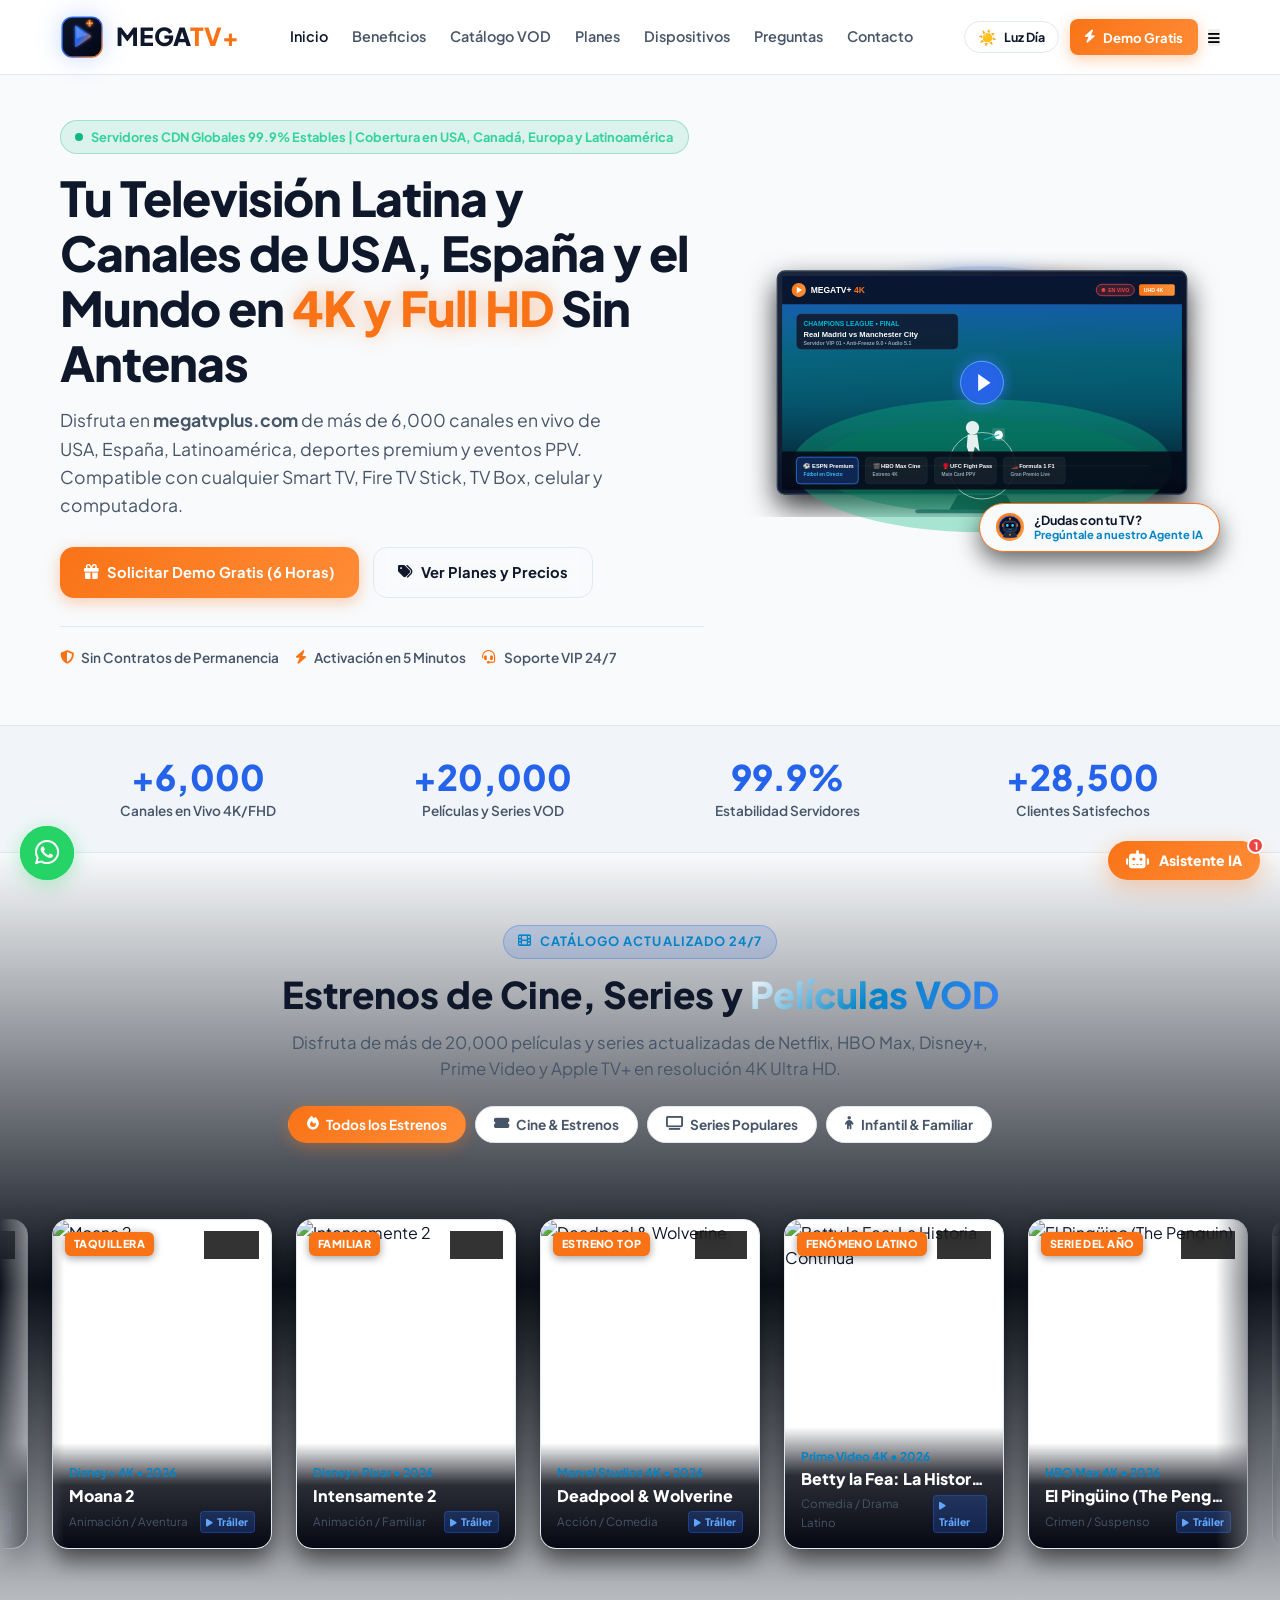
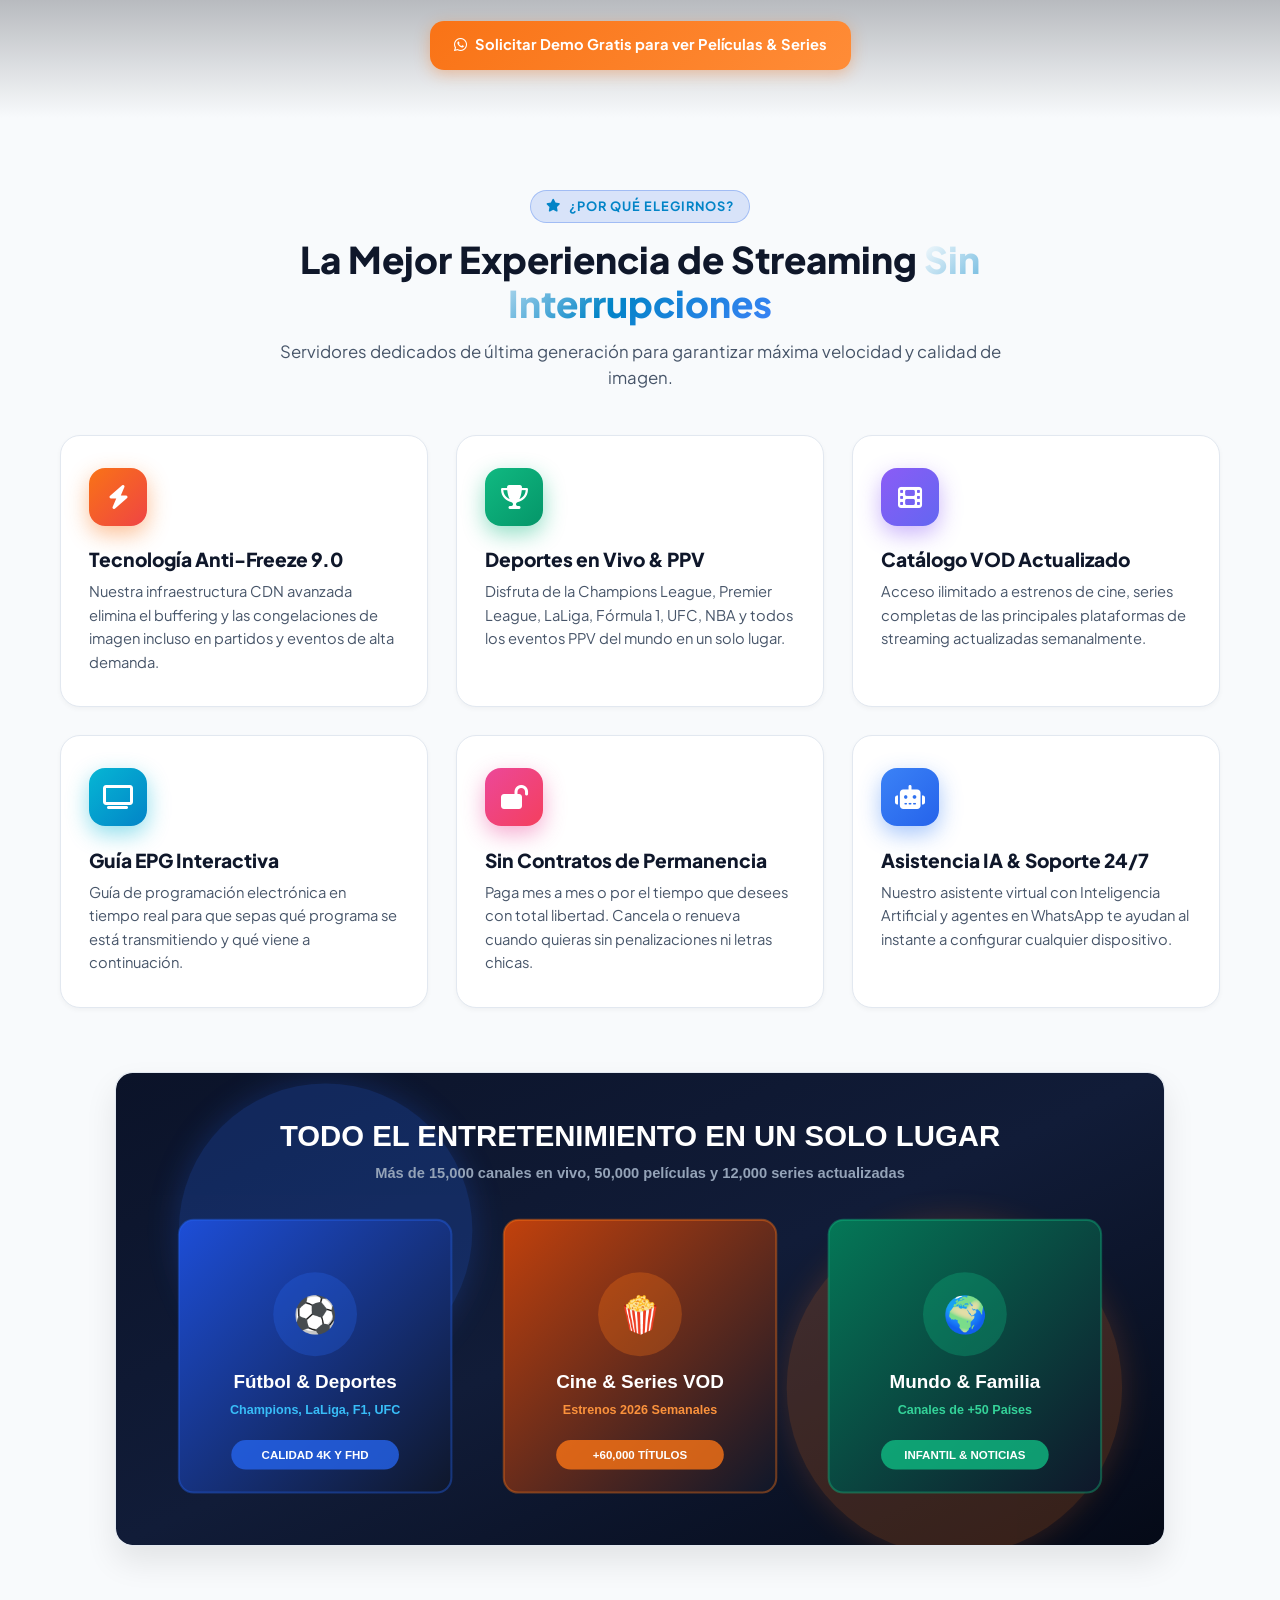
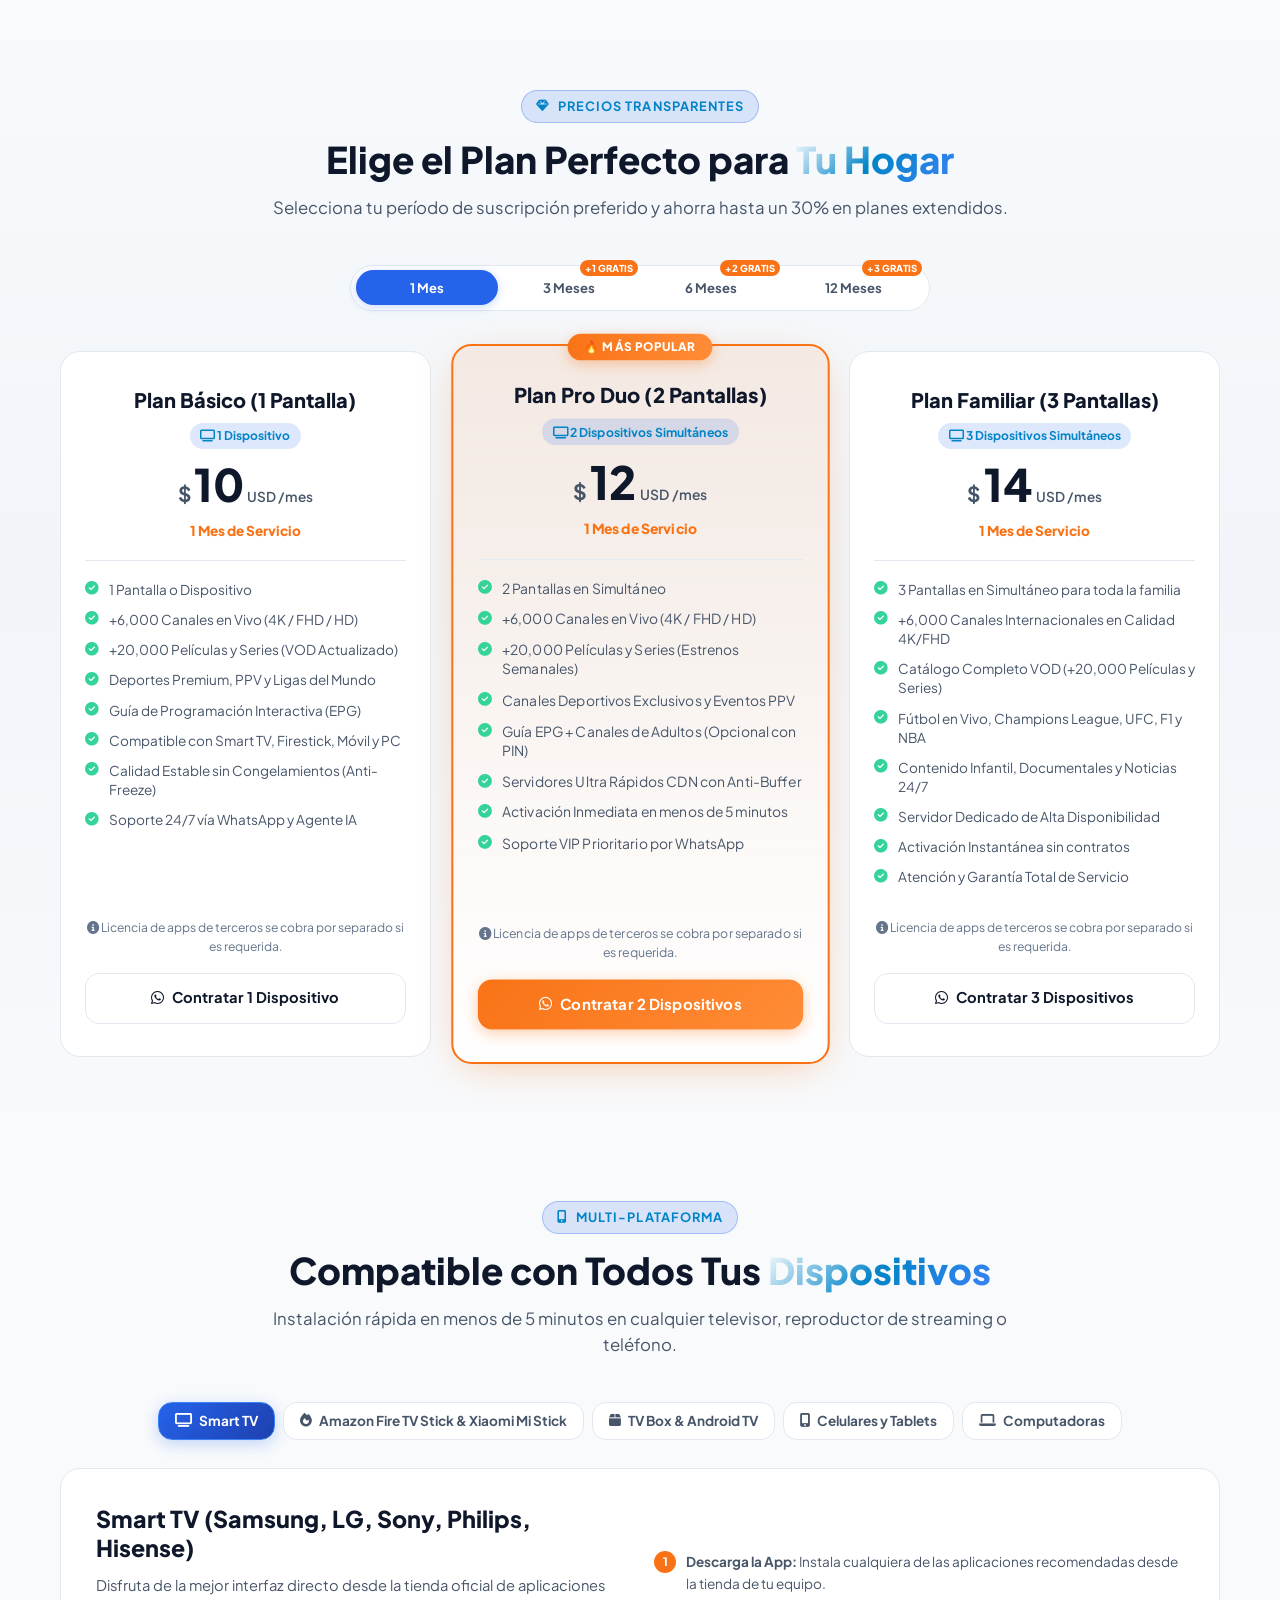
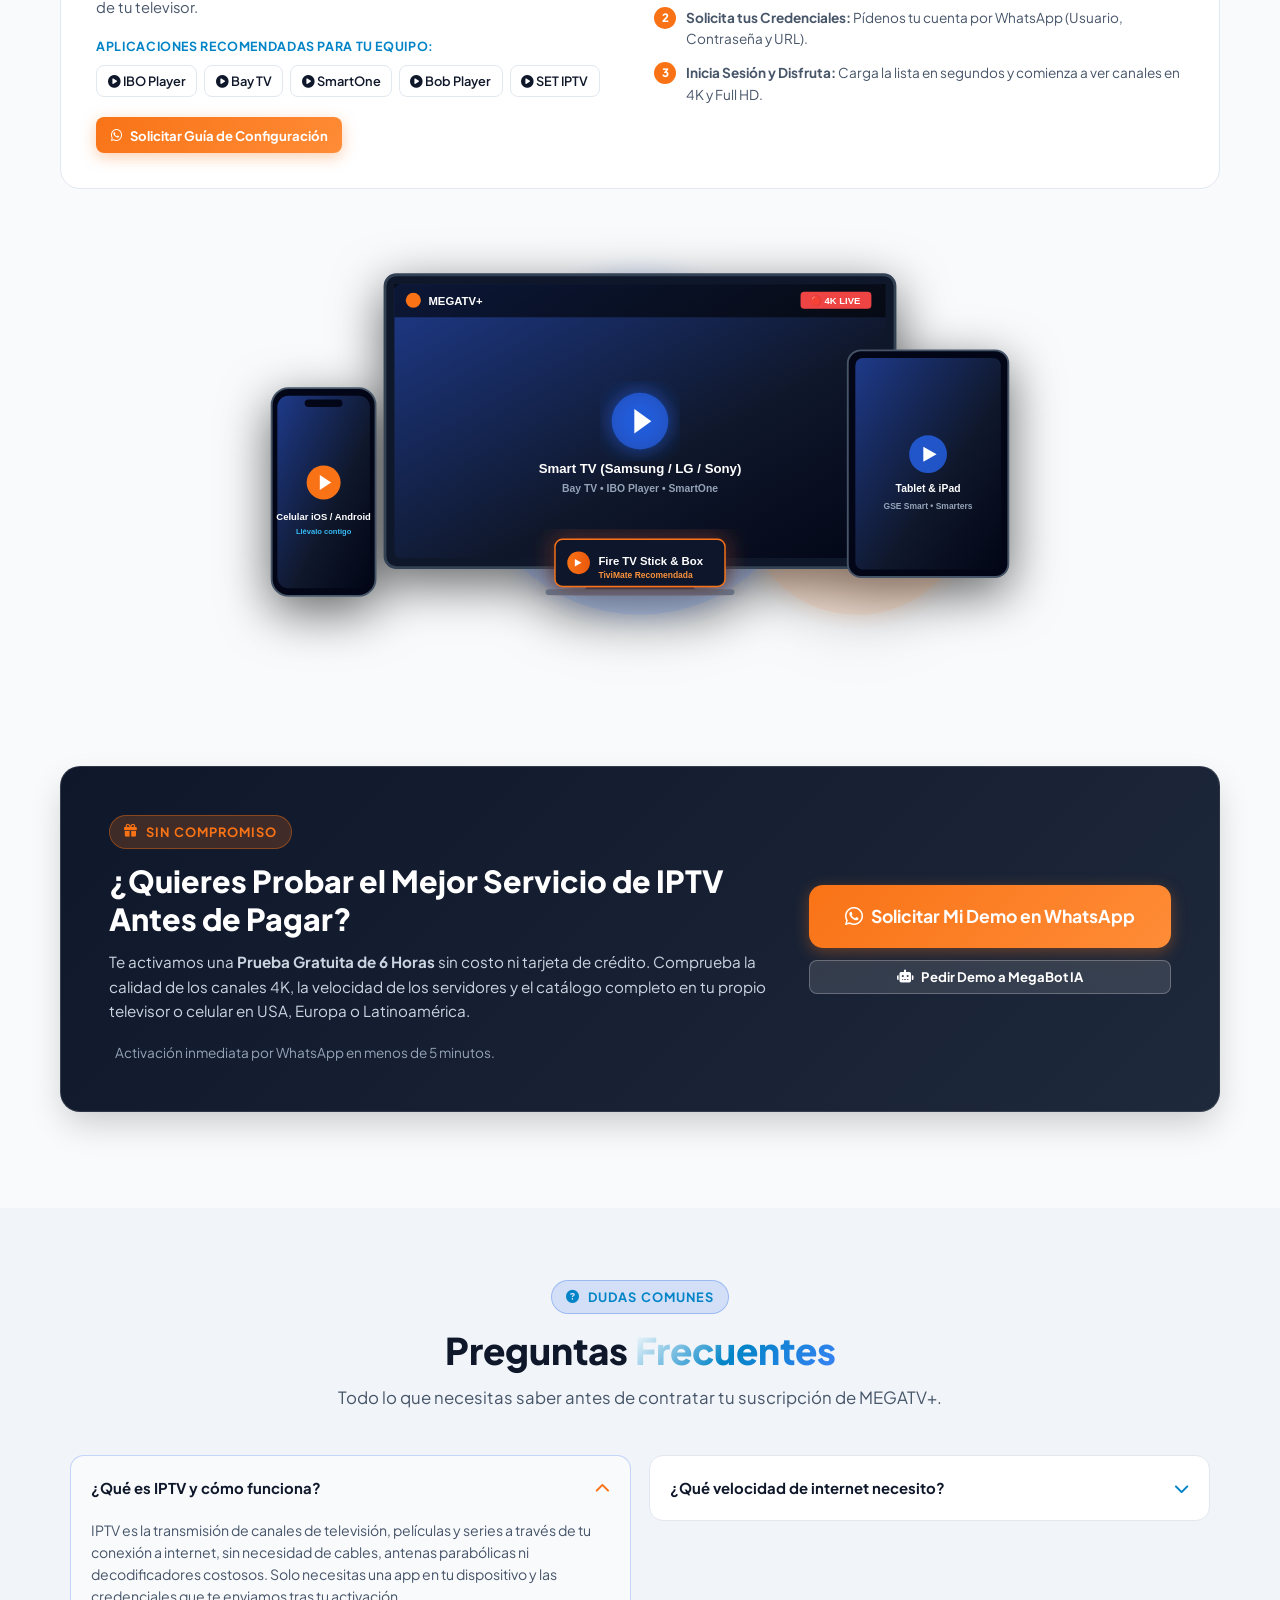
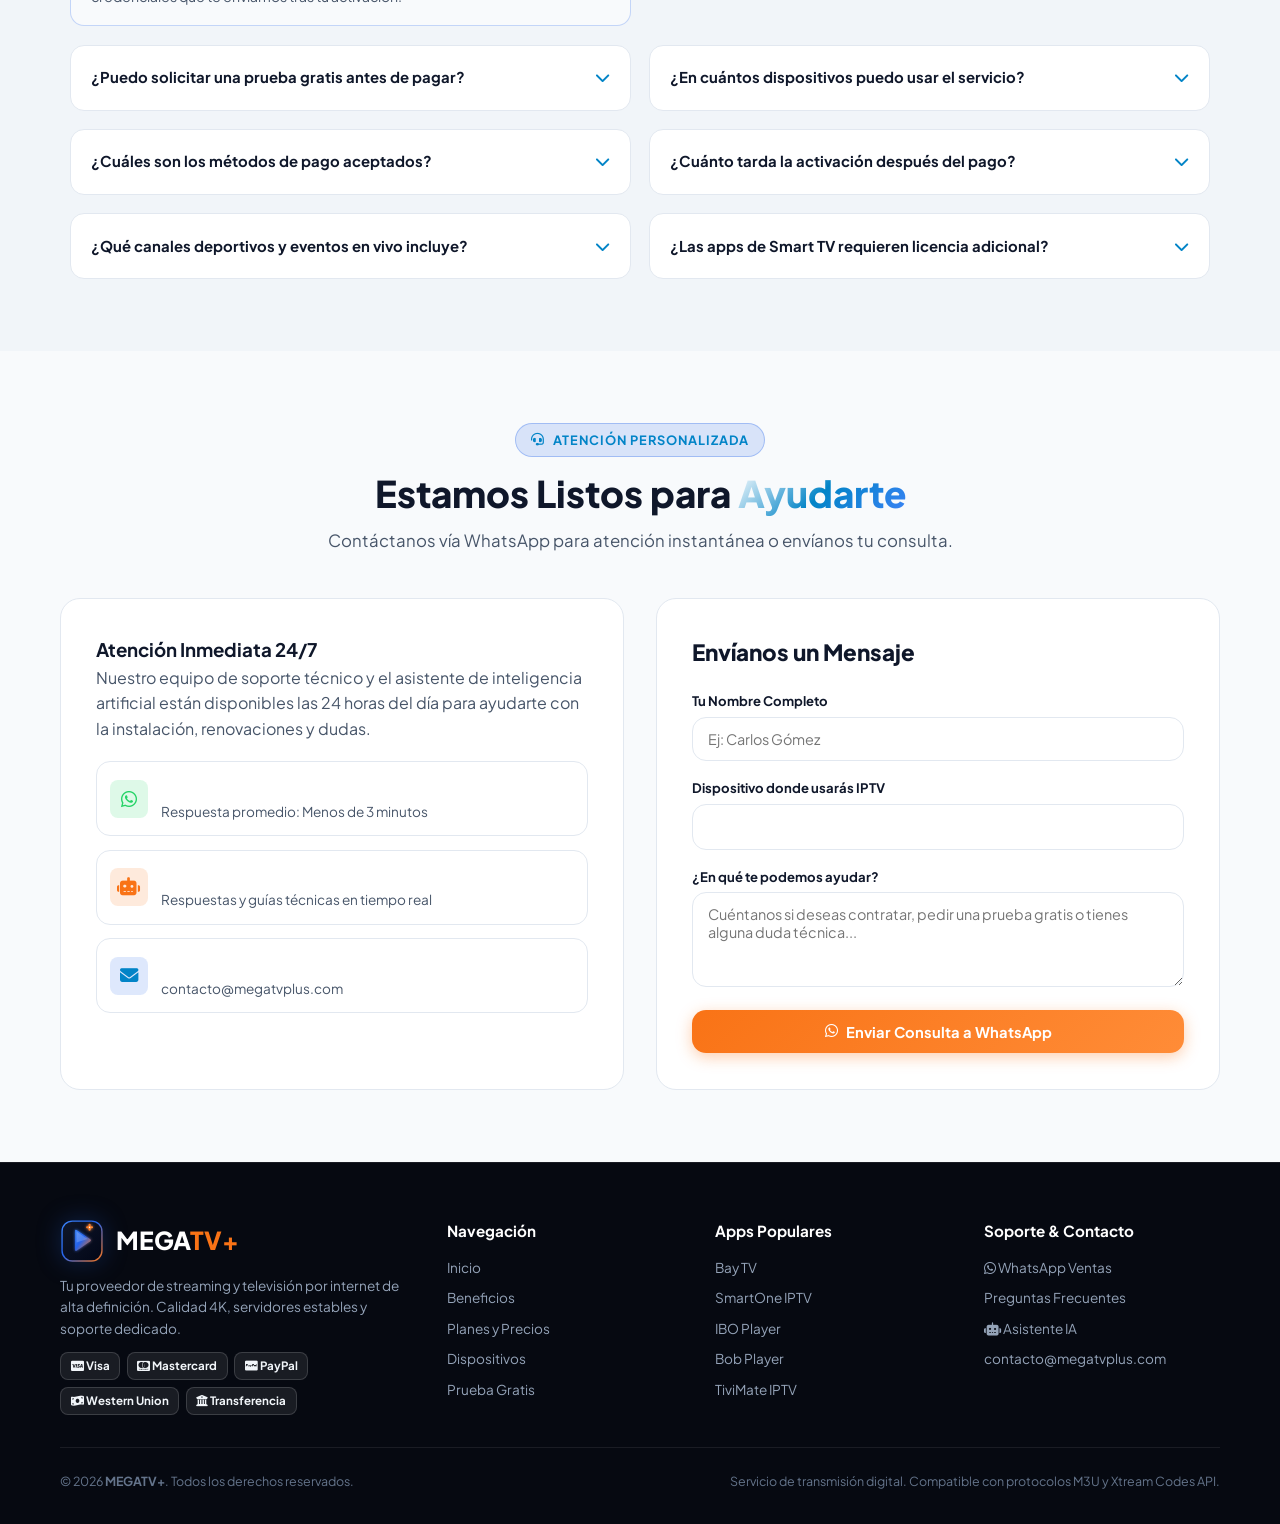
==== commit 16d267f4: "feat(seo): add vercel.json 301 redirect, update channel count to 6,000, and enhance SEO keywords for" ====
--- a/index.html
+++ b/index.html
@@ -6,8 +6,8 @@
     <title>MEGATV+ | Servicio IPTV en 4K y FHD - Canales Latinos, USA &amp; España | Demo 6 Horas</title>
     
     <!-- Meta SEO Básico y Posicionamiento Internacional -->
-    <meta name="description" content="Disfruta de más de 8,000 canales en vivo en 4K y FHD de USA, España, Latinoamérica y +20,000 películas VOD sin caídas. Demo gratis de 6 horas en Smart TV, Firestick, Android, iOS y PC con MEGATV+.">
-    <meta name="keywords" content="MEGATV+, IPTV, iptv usa, iptv espana, iptv canada, iptv latinos en usa, television por internet, canales en vivo, demo gratis iptv 6 horas, iptv paypal, futbol en vivo, ibo player, tivimate, bay tv, iptv sin caidas">
+    <meta name="description" content="MEGATV+ (megatvplus.com): Más de 6,000 canales en vivo de USA, España y Latinoamérica en 4K/FHD, deportes premium y +20,000 películas VOD. Solicita tu demo gratis de 6 horas para Smart TV, Firestick y celular.">
+    <meta name="keywords" content="MEGATV+, megatvplus, megatvplus.com, mega tv plus, IPTV, iptv usa, iptv espana, iptv canada, iptv latinos en usa, canales latinos en estados unidos, television por internet en vivo, demo gratis iptv 6 horas, prueba gratis iptv, iptv sin cortes, ibo player, tivimate, futbol en vivo, iptv paypal, iptv western union">
     <meta name="author" content="MEGATV+">
     <meta name="robots" content="index, follow, max-snippet:-1, max-image-preview:large, max-video-preview:-1">
     <link rel="canonical" href="https://megatvplus.com/">
@@ -16,7 +16,7 @@
     <meta property="og:type" content="website">
     <meta property="og:site_name" content="MEGATV+">
     <meta property="og:title" content="MEGATV+ | Televisión por Internet en 4K y FHD - Canales Latinos &amp; Globales">
-    <meta property="og:description" content="+8,000 Canales en vivo de USA, España y Latinoamérica, deportes premium y películas en 4K. Solicita tu prueba gratis de 6 horas vía WhatsApp.">
+    <meta property="og:description" content="+6,000 Canales en vivo de USA, España y Latinoamérica, deportes premium y películas en 4K. Solicita tu prueba gratis de 6 horas vía WhatsApp.">
     <meta property="og:image" content="https://images.unsplash.com/photo-1593784991095-a205069470b6?w=1200&auto=format&fit=crop&q=80">
     <meta property="og:url" content="https://megatvplus.com/">
     <meta property="og:locale" content="es_LA">
@@ -24,7 +24,7 @@
     <!-- Twitter Cards -->
     <meta name="twitter:card" content="summary_large_image">
     <meta name="twitter:title" content="MEGATV+ | Televisión en 4K y FHD sin Antenas">
-    <meta name="twitter:description" content="Acceso a más de 8,000 canales en vivo de USA, España, Latinoamérica y +20,000 películas VOD. Demo gratis de 6 horas.">
+    <meta name="twitter:description" content="Acceso a más de 6,000 canales en vivo de USA, España, Latinoamérica y +20,000 películas VOD. Demo gratis de 6 horas.">
     <meta name="twitter:image" content="https://images.unsplash.com/photo-1593784991095-a205069470b6?w=1200&auto=format&fit=crop&q=80">
 
     <!-- Google Fonts & Font Awesome Icons Oficial -->
@@ -51,8 +51,10 @@
           "@id": "https://megatvplus.com/#website",
           "url": "https://megatvplus.com/",
           "name": "MEGATV+",
-          "description": "Servicio de Televisión por Internet en 4K y FHD con más de 8,000 canales en vivo y 20,000 películas VOD disponible en USA, Canadá, Europa y Latinoamérica.",
-          "inLanguage": "es"
+          "alternateName": "MegaTV Plus",
+          "description": "Servicio de Televisión por Internet en 4K y FHD con más de 6,000 canales en vivo y 20,000 películas VOD disponible en USA, Canadá, Europa y Latinoamérica.",
+          "inLanguage": "es",
+          "keywords": "MEGATV+, megatvplus, megatvplus.com, iptv usa, iptv espana, iptv canada, iptv latinos en usa, canales latinos, television por internet, demo gratis iptv"
         },
         {
           "@type": "Organization",
@@ -71,7 +73,8 @@
           "@type": "Product",
           "@id": "https://megatvplus.com/#product",
           "name": "Suscripción MEGATV+ IPTV",
-          "description": "Suscripción al servicio MEGATV+ con más de 8,000 canales en vivo en calidad 4K y FHD de USA, España y Latinoamérica, deportes premium y más de 20,000 películas y series VOD.",
+          "description": "Suscripción al servicio MEGATV+ con más de 6,000 canales en vivo en calidad 4K y FHD de USA, España y Latinoamérica, deportes premium y más de 20,000 películas y series VOD.",
+          "category": "IPTV Streaming Service",
           "brand": {
             "@type": "Brand",
             "name": "MEGATV+"
@@ -154,7 +157,7 @@
               "name": "¿Las apps de Smart TV requieren licencia adicional?",
               "acceptedAnswer": {
                 "@type": "Answer",
-                "text": "El servicio de MEGATV+ te incluye acceso total a la lista de más de 8,000 canales, películas y series en vivo. Si la aplicación reproductora que decides instalar en tu Smart TV requiere una licencia de activación propia de sus desarrolladores (como IBO Player, Bay TV, Bob Player o SET IPTV), dicho valor es propio de la app y se cancela por separado."
+                "text": "El servicio de MEGATV+ te incluye acceso total a la lista de más de 6,000 canales, películas y series en vivo. Si la aplicación reproductora que decides instalar en tu Smart TV requiere una licencia de activación propia de sus desarrolladores (como IBO Player, Bay TV, Bob Player o SET IPTV), dicho valor es propio de la app y se cancela por separado."
               }
             }
           ]
@@ -212,10 +215,10 @@
                     <span class="pulse-dot"></span> Servidores CDN Globales 99.9% Estables | Cobertura en USA, Canadá, Europa y Latinoamérica
                 </div>
                 <h1 class="hero-title">
-                    Tu Televisión Latina y Canales del Mundo en <span class="highlight-orange">4K y Full HD</span> Sin Antenas
+                    Tu Televisión Latina y Canales de USA, España y el Mundo en <span class="highlight-orange">4K y Full HD</span> Sin Antenas
                 </h1>
                 <p class="hero-subtitle">
-                    Accede a más de 8,000 canales en vivo de USA, España, Latinoamérica, deportes premium y eventos PPV. Compatible con cualquier Smart TV, Fire TV Stick, TV Box, celular y computadora.
+                    Disfruta en <strong>megatvplus.com</strong> de más de 6,000 canales en vivo de USA, España, Latinoamérica, deportes premium y eventos PPV. Compatible con cualquier Smart TV, Fire TV Stick, TV Box, celular y computadora.
                 </p>
                 <div class="hero-cta-group">
                     <a href="#demo" class="btn btn-primary">
@@ -263,7 +266,7 @@
     <div class="stats-bar">
         <div class="container stats-grid">
             <div class="stat-item">
-                <div class="stat-number" id="statChannels">+8,000</div>
+                <div class="stat-number" id="statChannels">+6,000</div>
                 <div class="stat-label">Canales en Vivo 4K/FHD</div>
             </div>
             <div class="stat-item">
@@ -309,7 +312,7 @@
         </div>
 
         <div class="container" style="margin-top: 2.5rem; text-align: center;">
-            <a href="https://wa.me/573013217824?text=Hola!%20Quiero%20solicitar%20mi%20Demo%20Gratis%20de%204%20horas%20para%20probar%20las%20pel%C3%ADculas%20y%20series%20de%20MEGATV%2B." target="_blank" rel="noopener noreferrer" class="btn btn-primary">
+            <a href="https://wa.me/573013217824?text=Hola!%20Quiero%20solicitar%20mi%20Demo%20Gratis%20de%206%20horas%20para%20probar%20las%20pel%C3%ADculas%20y%20series%20de%20MEGATV%2B." target="_blank" rel="noopener noreferrer" class="btn btn-primary">
                 <i class="fab fa-whatsapp"></i> Solicitar Demo Gratis para ver Películas &amp; Series
             </a>
         </div>
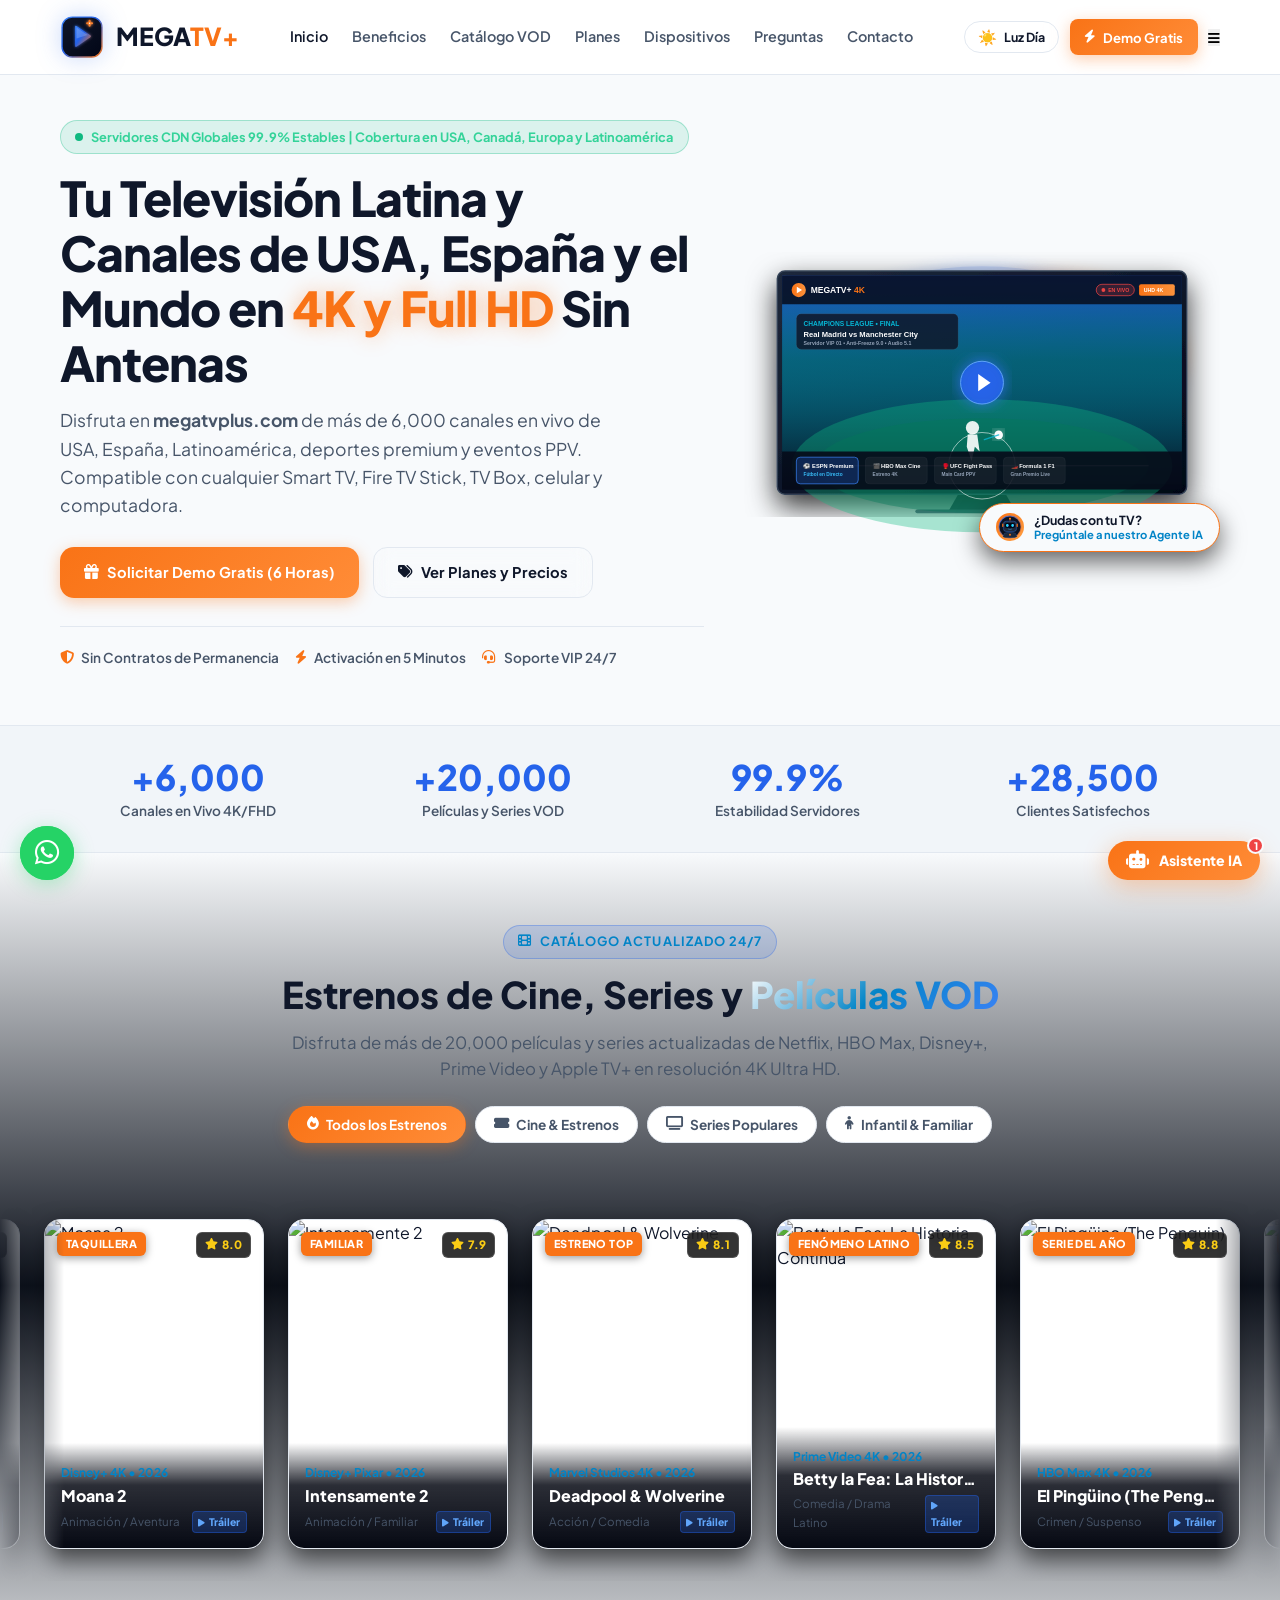
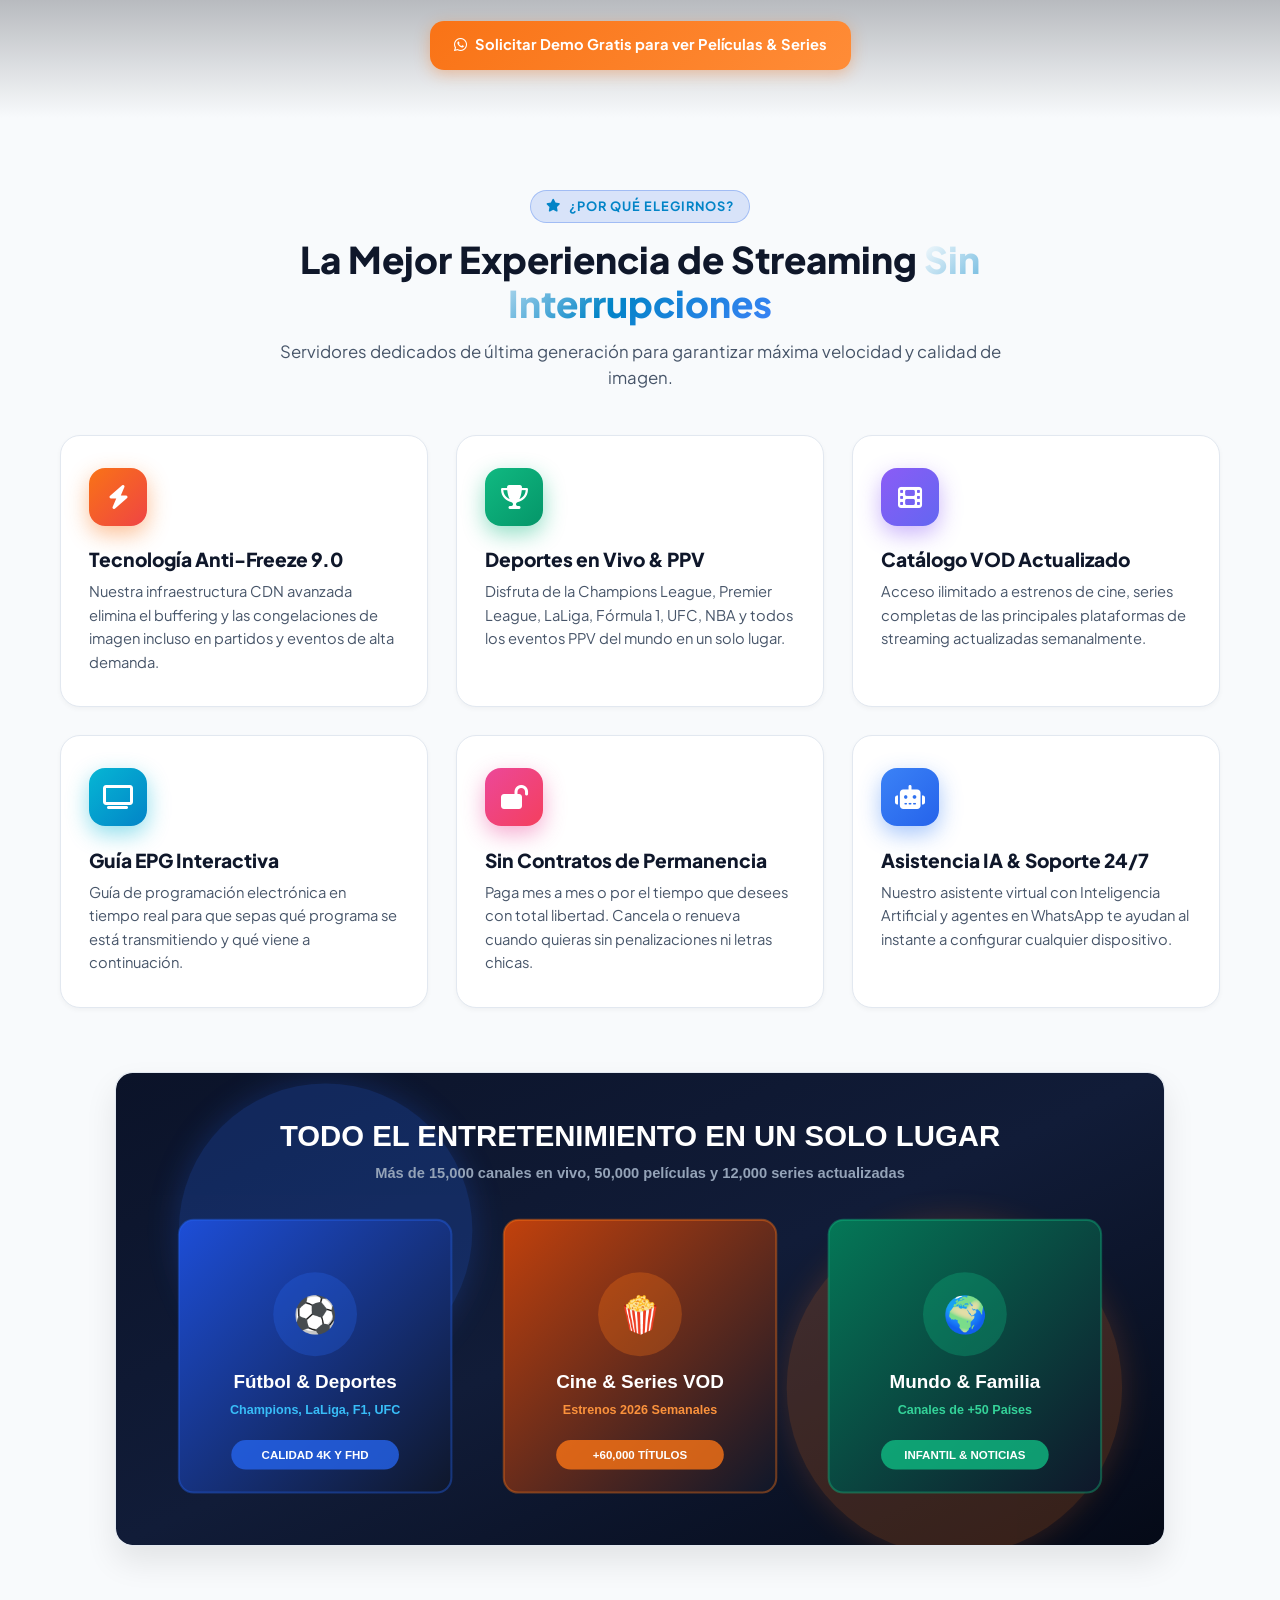
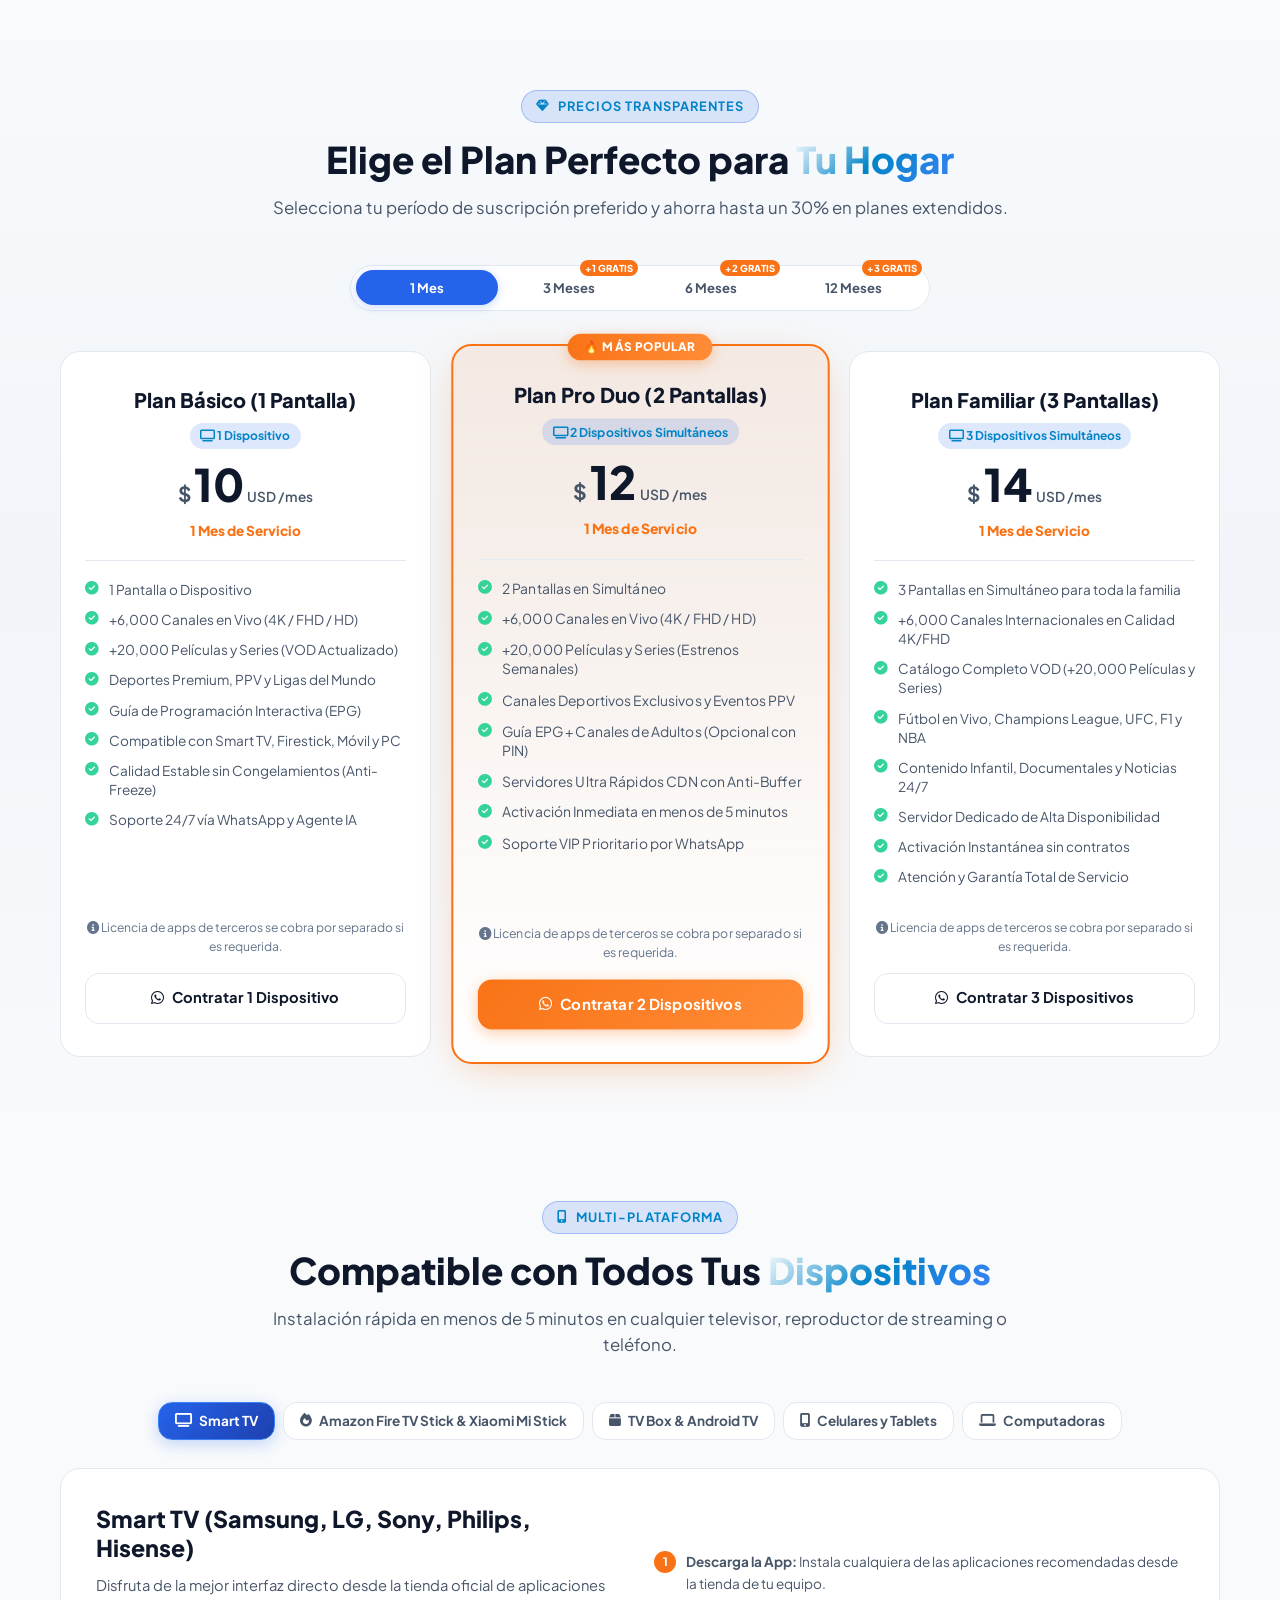
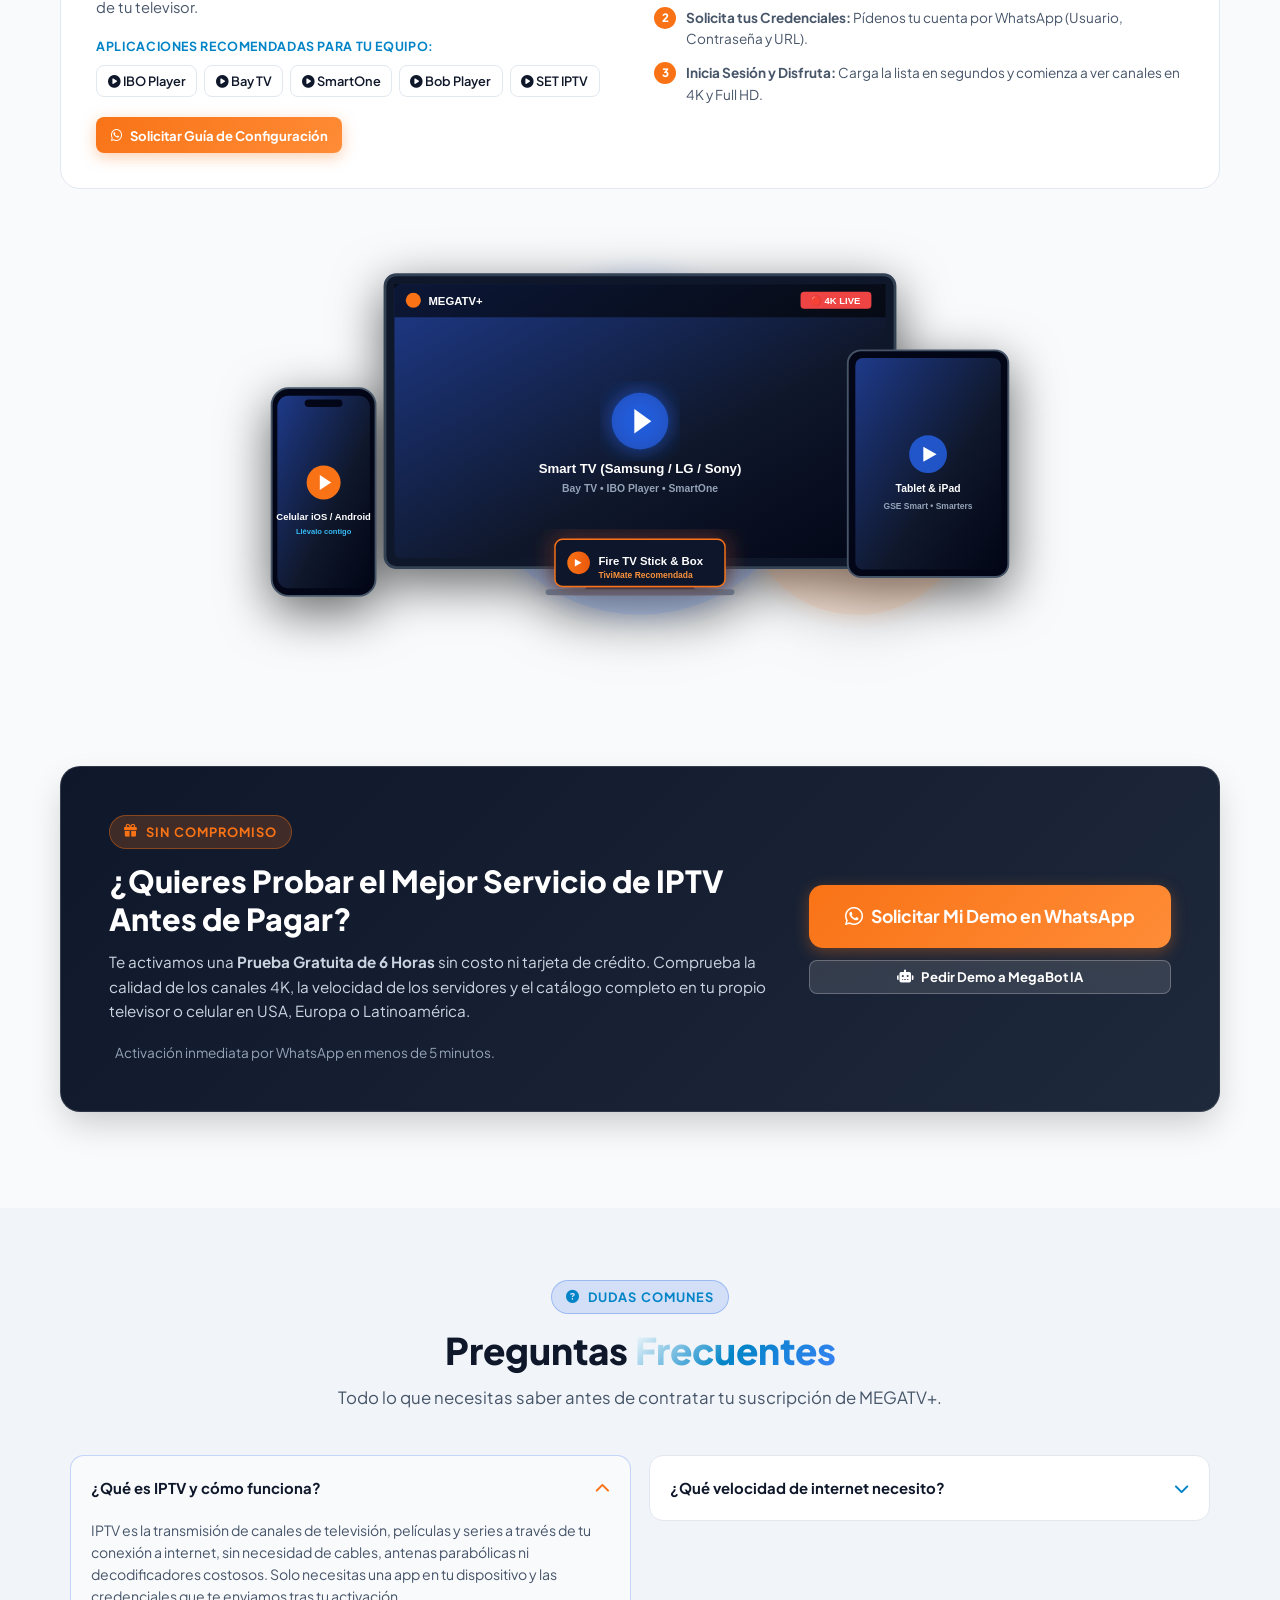
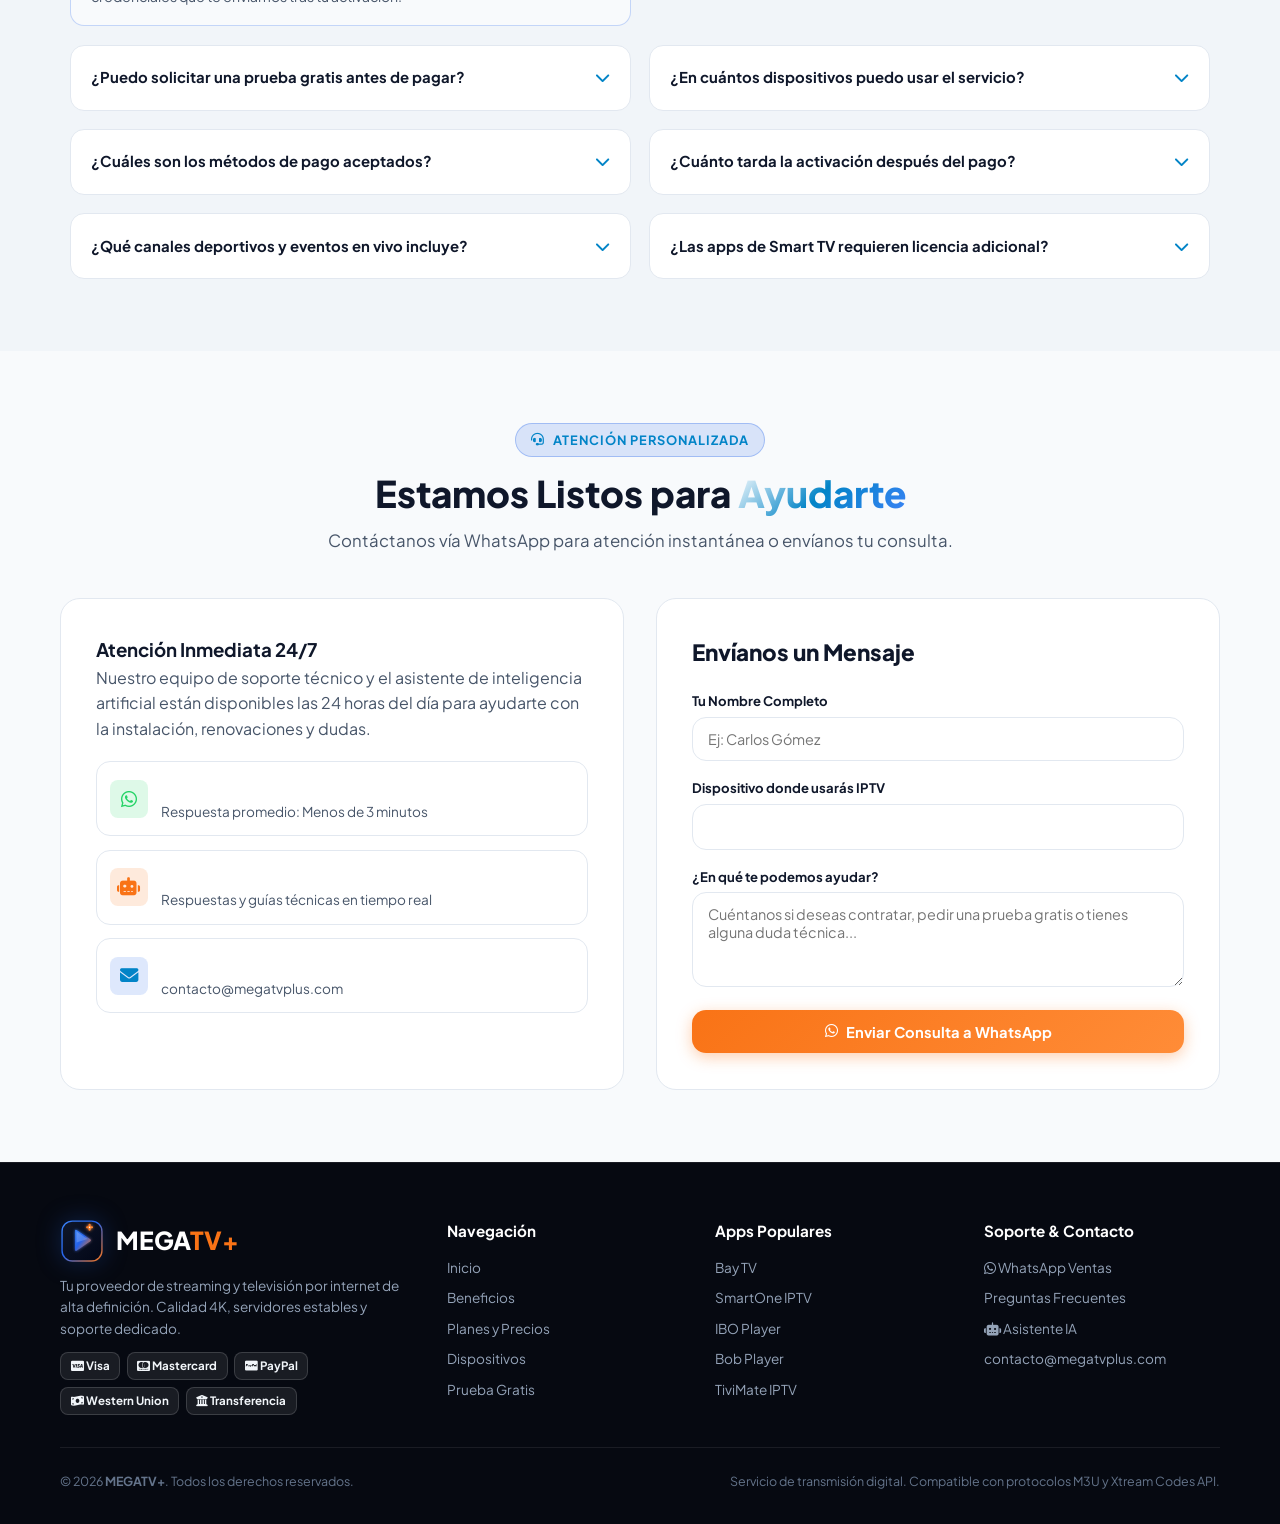
==== commit 270bc6f7: "fix(cache): add cache buster query parameters to css and js assets" ====
--- a/index.html
+++ b/index.html
@@ -39,7 +39,7 @@
     <link rel="apple-touch-icon" href="assets/favicon.png">
 
     <!-- Estilos CSS -->
-    <link rel="stylesheet" href="css/styles.css">
+    <link rel="stylesheet" href="css/styles.css?v=2.1">
 
     <!-- Schema.org Datos Estructurados JSON-LD (WebSite, Organization, Product & FAQPage) -->
     <script type="application/ld+json">
@@ -775,8 +775,8 @@
     </div>
 
     <!-- Scripts de la Aplicación -->
-    <script src="js/config.js"></script>
-    <script src="js/chatbot.js"></script>
-    <script src="js/main.js"></script>
+    <script src="js/config.js?v=2.1"></script>
+    <script src="js/chatbot.js?v=2.1"></script>
+    <script src="js/main.js?v=2.1"></script>
 </body>
 </html>
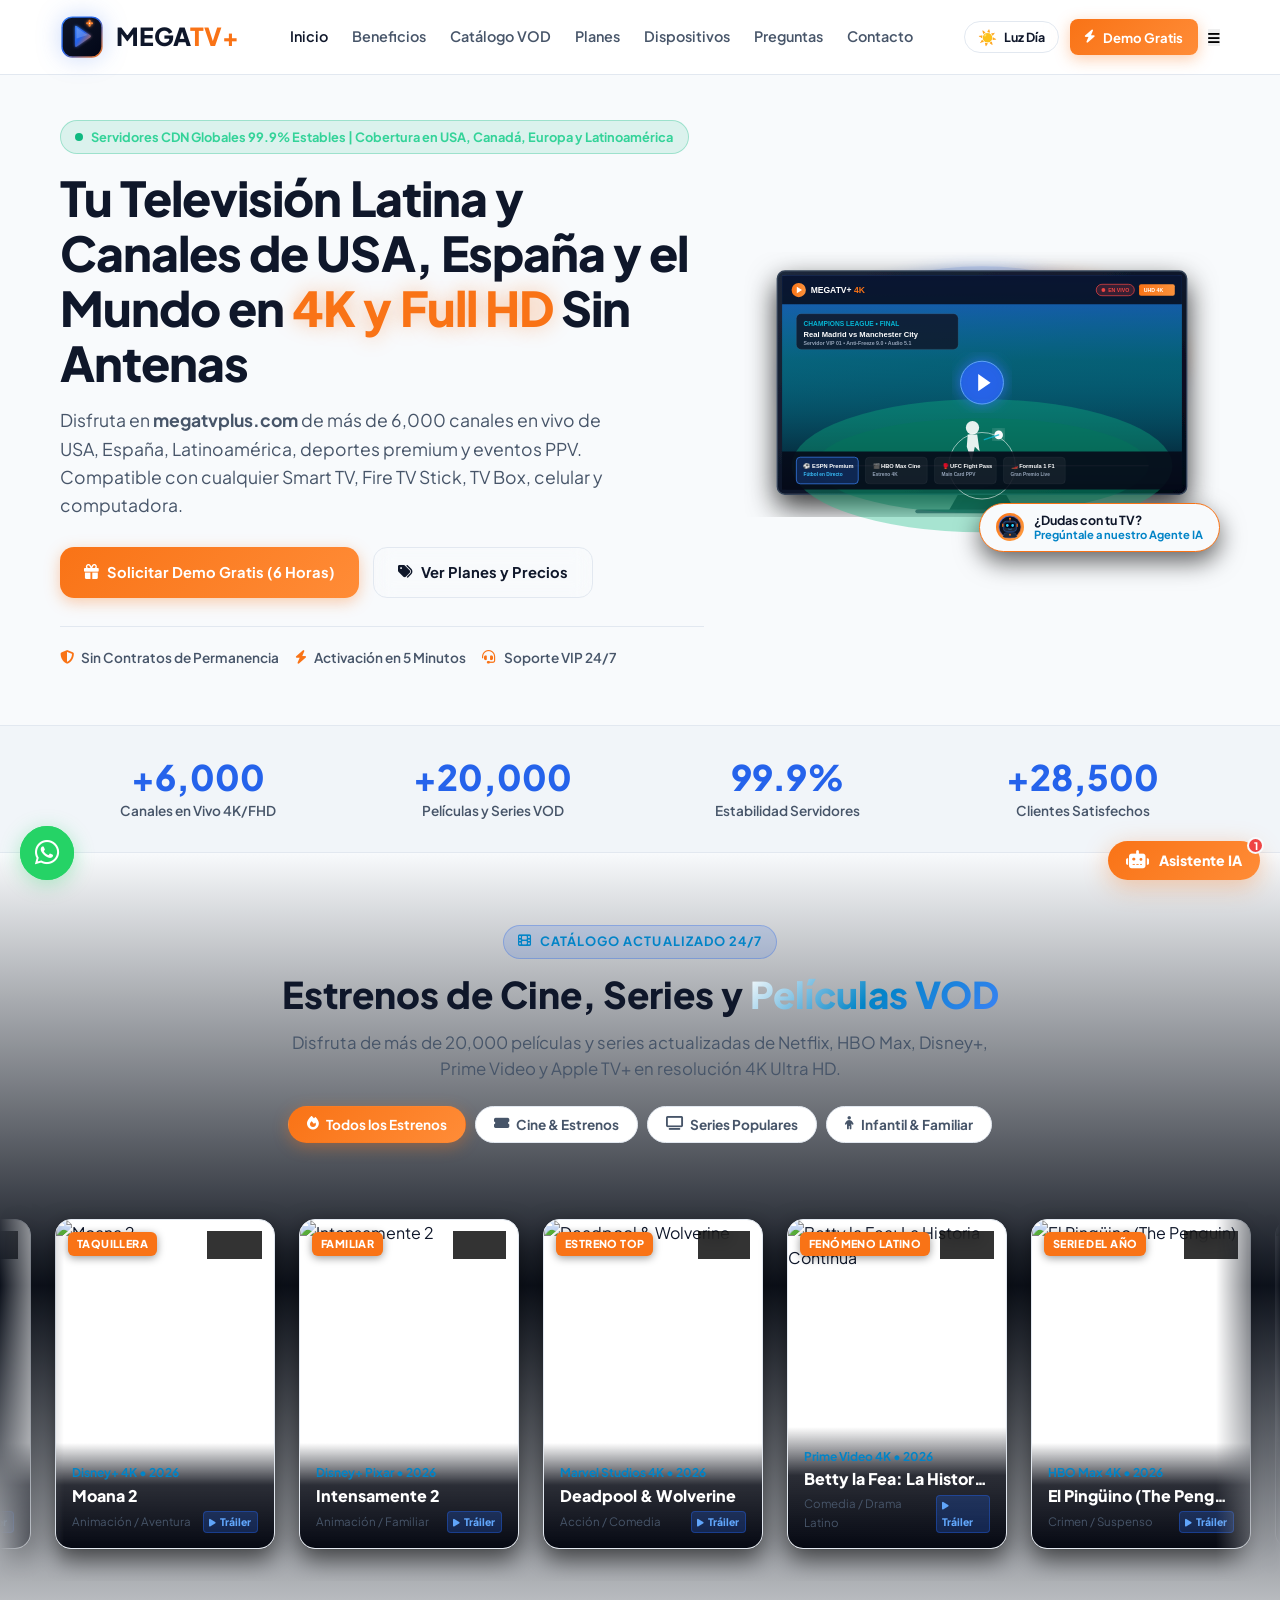
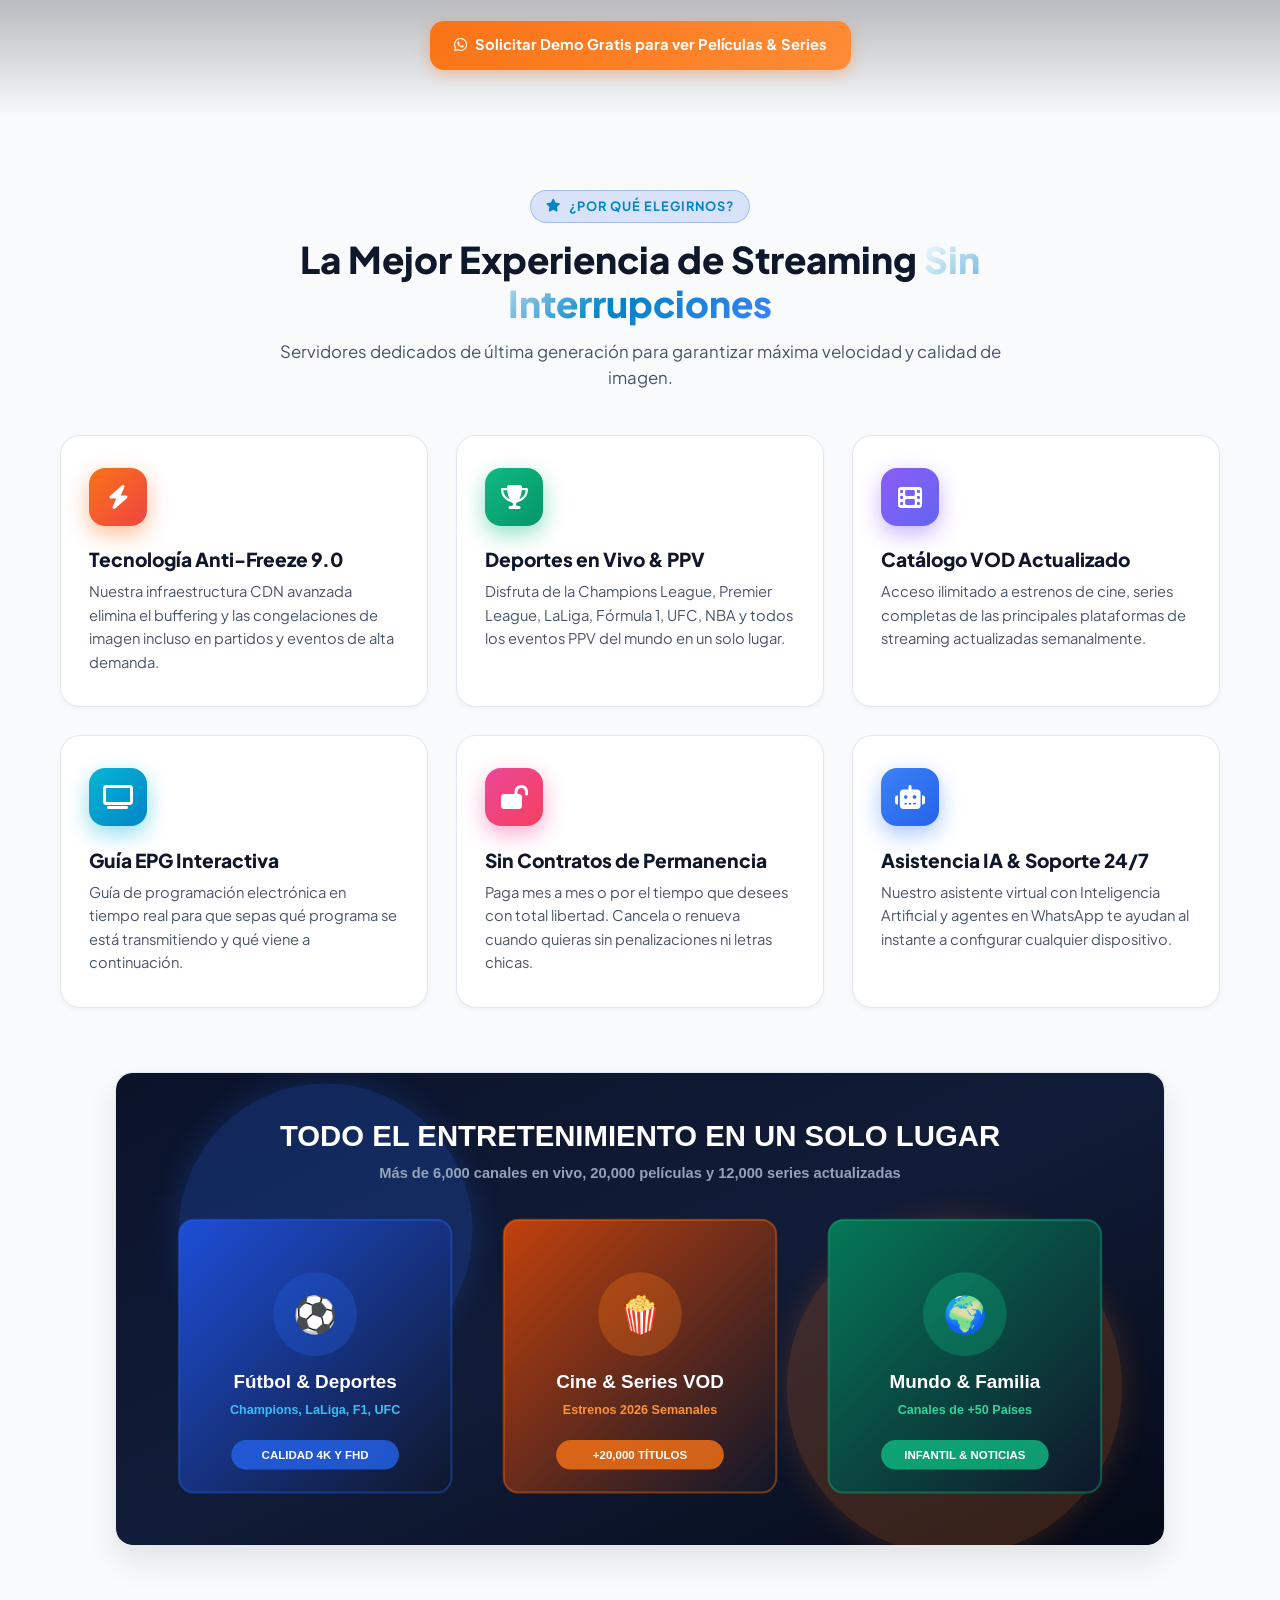
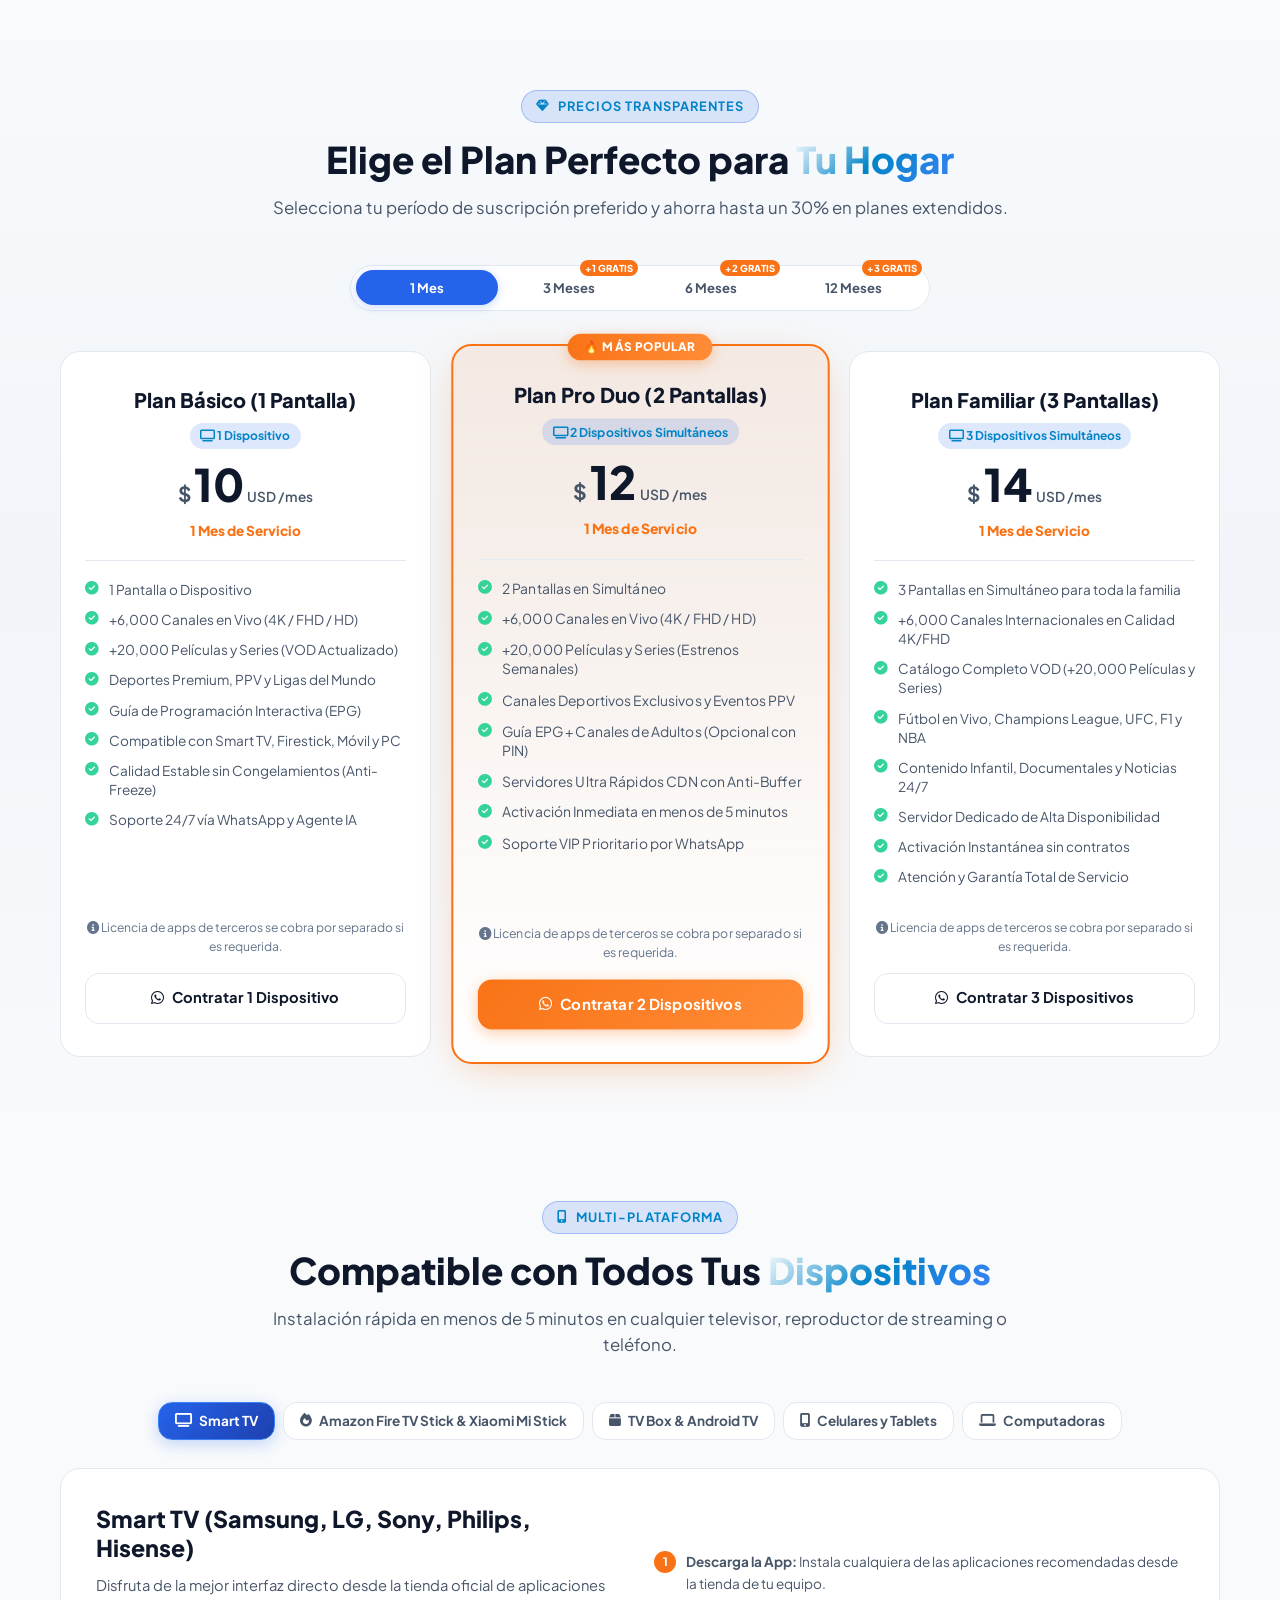
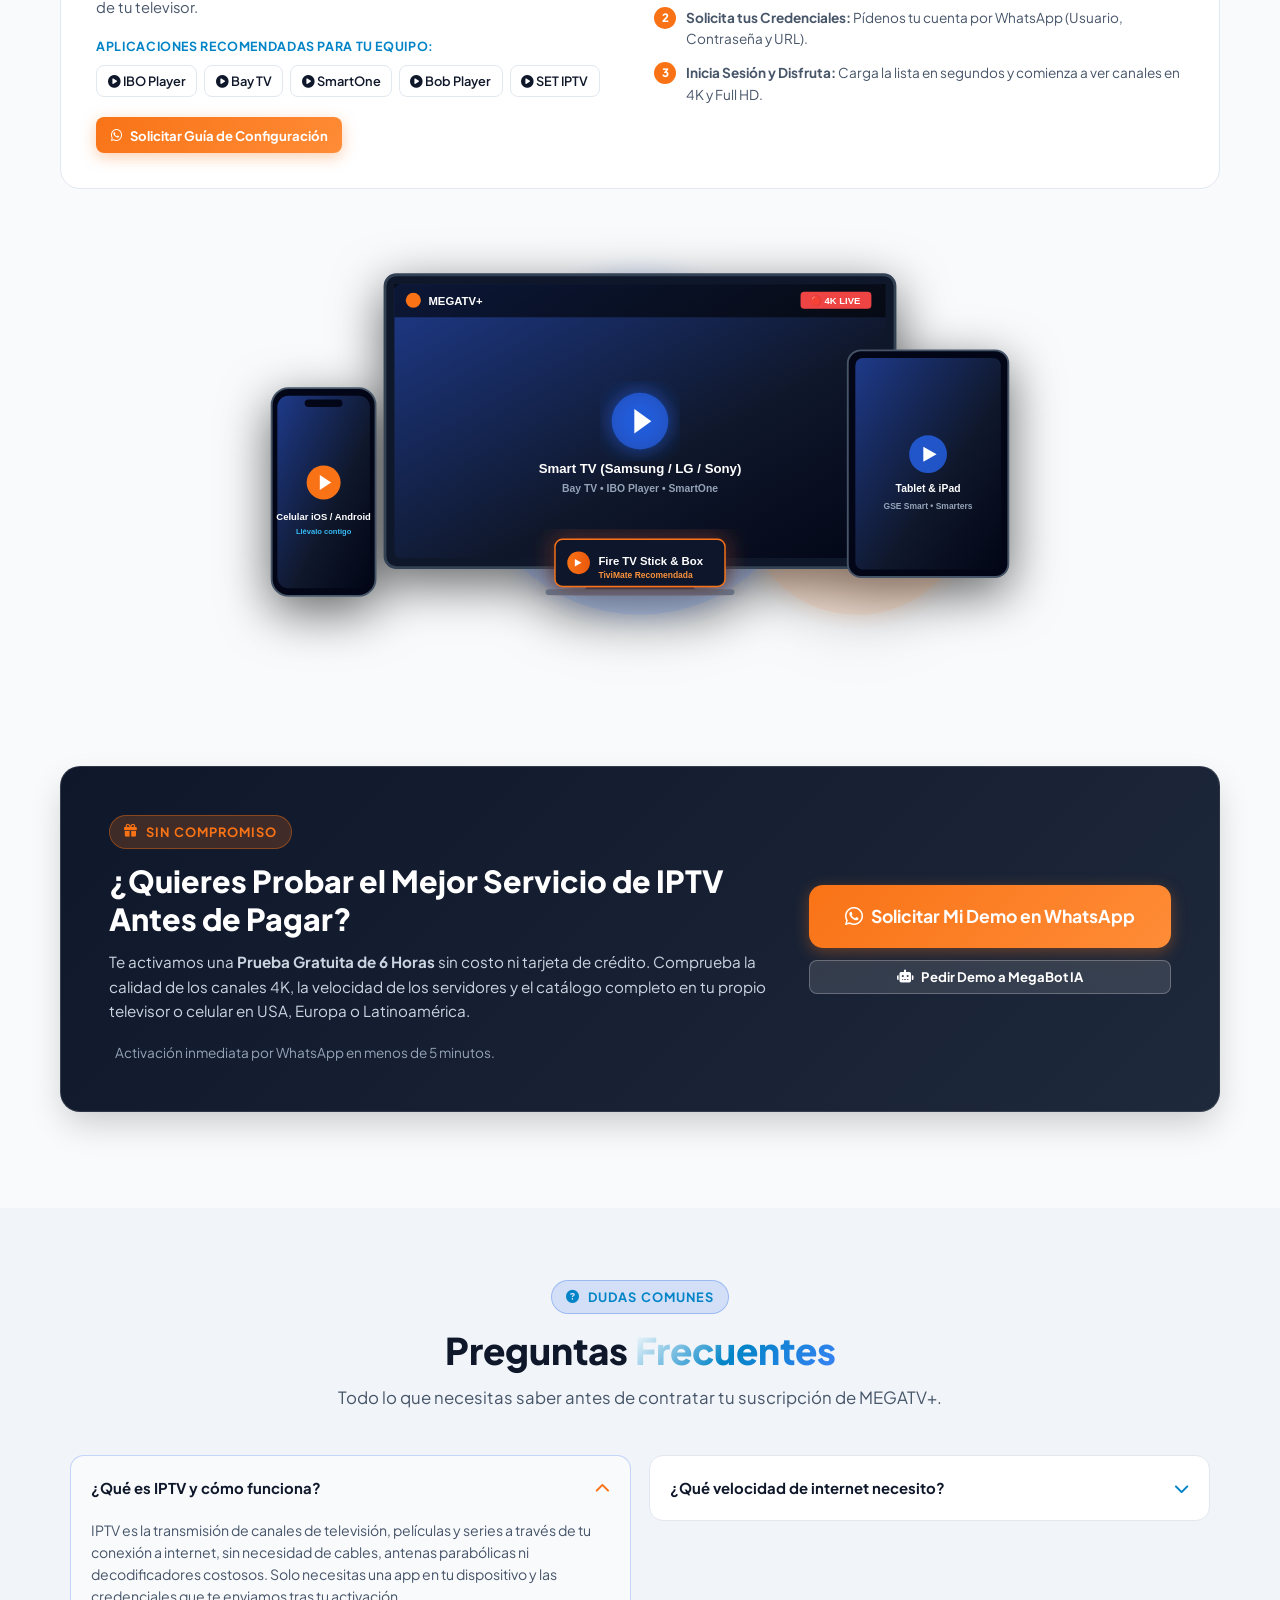
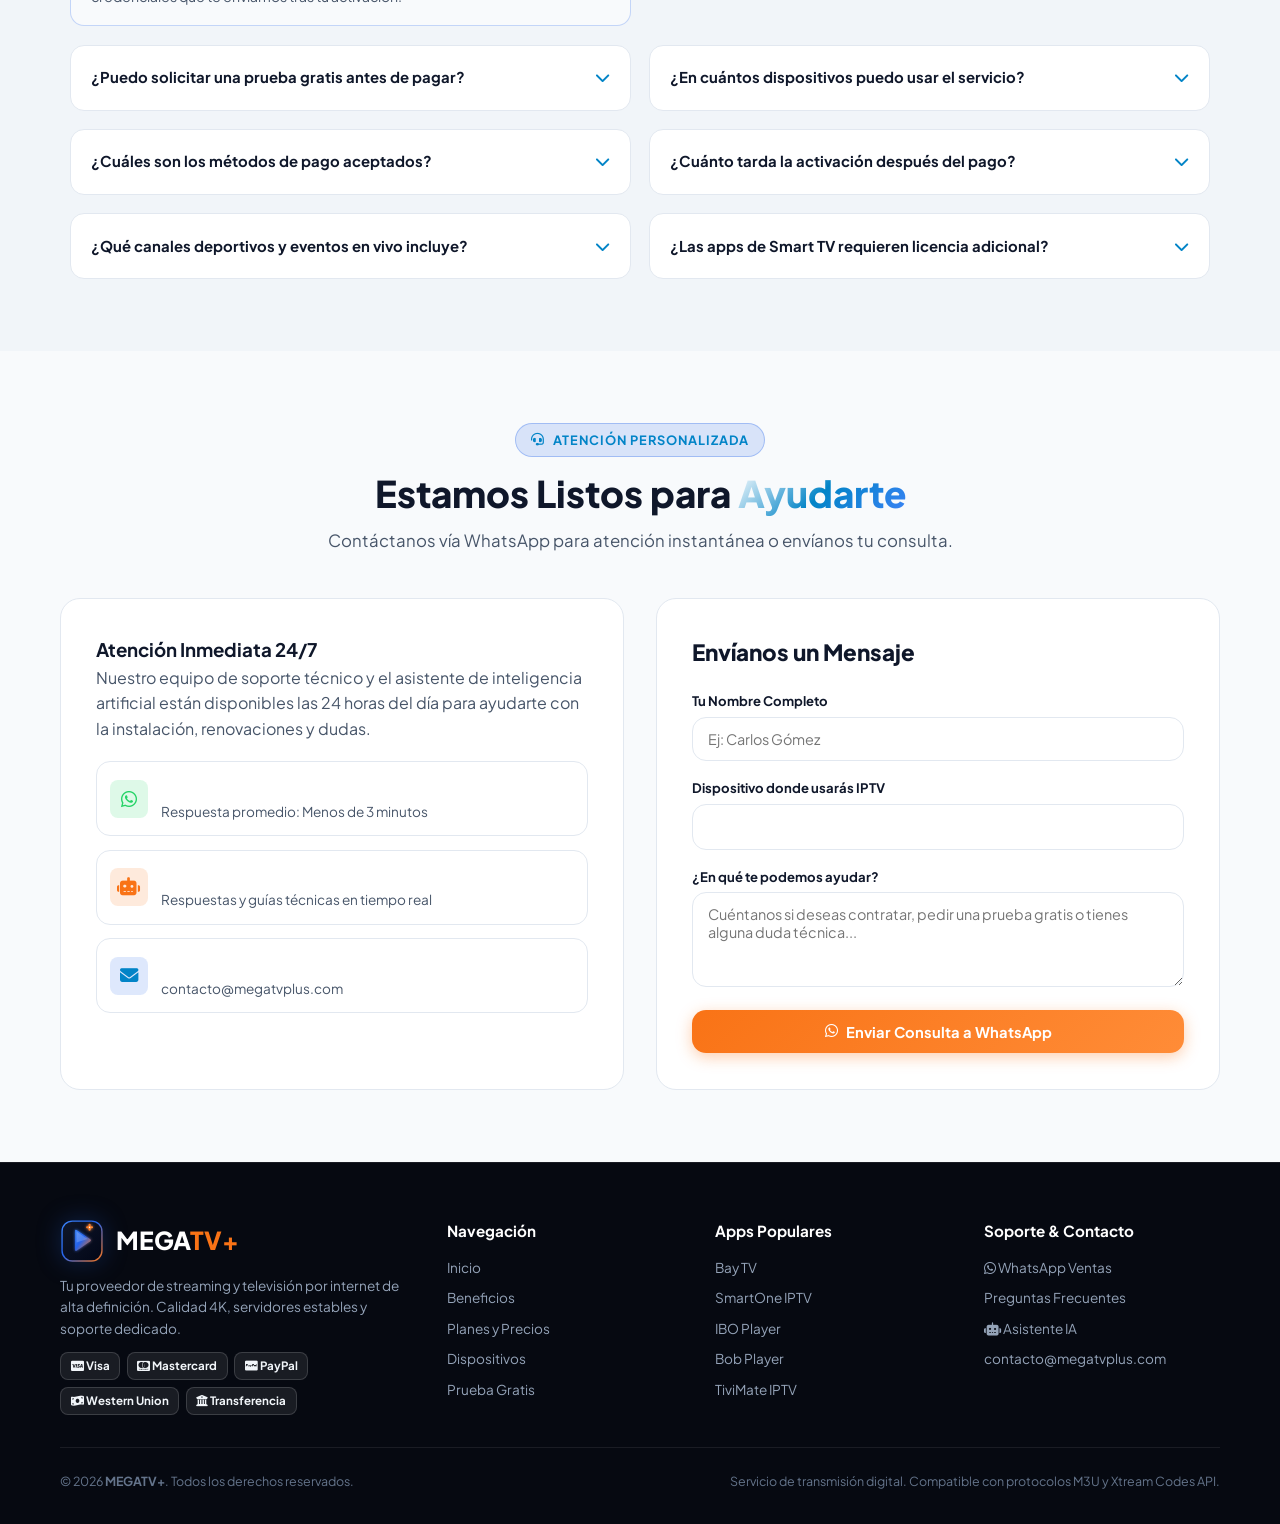
==== commit add457dd: "feat(seo): optimize MegaTV and IPTV high-CTR keywords, title, meta description, and Schema JSON-LD" ====
--- a/index.html
+++ b/index.html
@@ -3,28 +3,28 @@
 <head>
     <meta charset="UTF-8">
     <meta name="viewport" content="width=device-width, initial-scale=1.0">
-    <title>MEGATV+ | Servicio IPTV en 4K y FHD - Canales Latinos, USA &amp; España | Demo 6 Horas</title>
+    <title>MegaTV | Servicio IPTV en 4K y FHD - Canales Latinos, USA &amp; España | Demo Gratis 6 Horas</title>
     
     <!-- Meta SEO Básico y Posicionamiento Internacional -->
-    <meta name="description" content="MEGATV+ (megatvplus.com): Más de 6,000 canales en vivo de USA, España y Latinoamérica en 4K/FHD, deportes premium y +20,000 películas VOD. Solicita tu demo gratis de 6 horas para Smart TV, Firestick y celular.">
-    <meta name="keywords" content="MEGATV+, megatvplus, megatvplus.com, mega tv plus, IPTV, iptv usa, iptv espana, iptv canada, iptv latinos en usa, canales latinos en estados unidos, television por internet en vivo, demo gratis iptv 6 horas, prueba gratis iptv, iptv sin cortes, ibo player, tivimate, futbol en vivo, iptv paypal, iptv western union">
-    <meta name="author" content="MEGATV+">
+    <meta name="description" content="MegaTV (megatvplus.com): El mejor servicio de IPTV con +6,000 canales en vivo en 4K/FHD, deportes premium sin cortes y +20,000 películas VOD. ¡Solicita tu demo gratis de 6 horas por WhatsApp!">
+    <meta name="keywords" content="megatv, mega tv, megatv plus, megatvplus, megatv iptv, megatv oficial, iptv, servicio iptv, comprar iptv, mejor iptv 2026, iptv usa, iptv espana, iptv canada, iptv latinos en usa, canales latinos en estados unidos, demo gratis iptv 6 horas, prueba gratis iptv, iptv sin cortes, ibo player, tivimate, futbol en vivo, iptv paypal, iptv western union">
+    <meta name="author" content="MegaTV">
     <meta name="robots" content="index, follow, max-snippet:-1, max-image-preview:large, max-video-preview:-1">
     <link rel="canonical" href="https://megatvplus.com/">
 
     <!-- Open Graph / Redes Sociales (Facebook, WhatsApp) -->
     <meta property="og:type" content="website">
-    <meta property="og:site_name" content="MEGATV+">
-    <meta property="og:title" content="MEGATV+ | Televisión por Internet en 4K y FHD - Canales Latinos &amp; Globales">
-    <meta property="og:description" content="+6,000 Canales en vivo de USA, España y Latinoamérica, deportes premium y películas en 4K. Solicita tu prueba gratis de 6 horas vía WhatsApp.">
+    <meta property="og:site_name" content="MegaTV">
+    <meta property="og:title" content="MegaTV | Servicio IPTV en 4K y FHD - Canales Latinos, USA &amp; Globales">
+    <meta property="og:description" content="MegaTV (+6,000 canales en vivo de USA, España y Latinoamérica, deportes premium y películas en 4K). Solicita tu demo gratis de 6 horas vía WhatsApp.">
     <meta property="og:image" content="https://images.unsplash.com/photo-1593784991095-a205069470b6?w=1200&auto=format&fit=crop&q=80">
     <meta property="og:url" content="https://megatvplus.com/">
     <meta property="og:locale" content="es_LA">
 
     <!-- Twitter Cards -->
     <meta name="twitter:card" content="summary_large_image">
-    <meta name="twitter:title" content="MEGATV+ | Televisión en 4K y FHD sin Antenas">
-    <meta name="twitter:description" content="Acceso a más de 6,000 canales en vivo de USA, España, Latinoamérica y +20,000 películas VOD. Demo gratis de 6 horas.">
+    <meta name="twitter:title" content="MegaTV | Servicio IPTV en 4K y FHD Sin Antenas">
+    <meta name="twitter:description" content="MegaTV: Más de 6,000 canales en vivo de USA, España, Latinoamérica y +20,000 películas VOD. Demo gratis de 6 horas.">
     <meta name="twitter:image" content="https://images.unsplash.com/photo-1593784991095-a205069470b6?w=1200&auto=format&fit=crop&q=80">
 
     <!-- Google Fonts & Font Awesome Icons Oficial -->
@@ -39,7 +39,7 @@
     <link rel="apple-touch-icon" href="assets/favicon.png">
 
     <!-- Estilos CSS -->
-    <link rel="stylesheet" href="css/styles.css?v=2.1">
+    <link rel="stylesheet" href="css/styles.css?v=2.2">
 
     <!-- Schema.org Datos Estructurados JSON-LD (WebSite, Organization, Product & FAQPage) -->
     <script type="application/ld+json">
@@ -50,11 +50,11 @@
           "@type": "WebSite",
           "@id": "https://megatvplus.com/#website",
           "url": "https://megatvplus.com/",
-          "name": "MEGATV+",
-          "alternateName": "MegaTV Plus",
-          "description": "Servicio de Televisión por Internet en 4K y FHD con más de 6,000 canales en vivo y 20,000 películas VOD disponible en USA, Canadá, Europa y Latinoamérica.",
+          "name": "MegaTV",
+          "alternateName": ["MegaTV", "Mega TV", "MegaTV Plus", "MEGATV+", "megatvplus"],
+          "description": "Servicio de Televisión por Internet IPTV en 4K y FHD con más de 6,000 canales en vivo y 20,000 películas VOD disponible en USA, Canadá, Europa y Latinoamérica.",
           "inLanguage": "es",
-          "keywords": "MEGATV+, megatvplus, megatvplus.com, iptv usa, iptv espana, iptv canada, iptv latinos en usa, canales latinos, television por internet, demo gratis iptv"
+          "keywords": "megatv, mega tv, megatv plus, megatvplus, megatv iptv, iptv, servicio iptv, comprar iptv, mejor iptv 2026, iptv usa, iptv espana, iptv canada, iptv latinos en usa, canales latinos, television por internet, demo gratis iptv, futbol en vivo"
         },
         {
           "@type": "Organization",
@@ -775,8 +775,8 @@
     </div>
 
     <!-- Scripts de la Aplicación -->
-    <script src="js/config.js?v=2.1"></script>
-    <script src="js/chatbot.js?v=2.1"></script>
-    <script src="js/main.js?v=2.1"></script>
+    <script src="js/config.js?v=2.2"></script>
+    <script src="js/chatbot.js?v=2.2"></script>
+    <script src="js/main.js?v=2.2"></script>
 </body>
 </html>
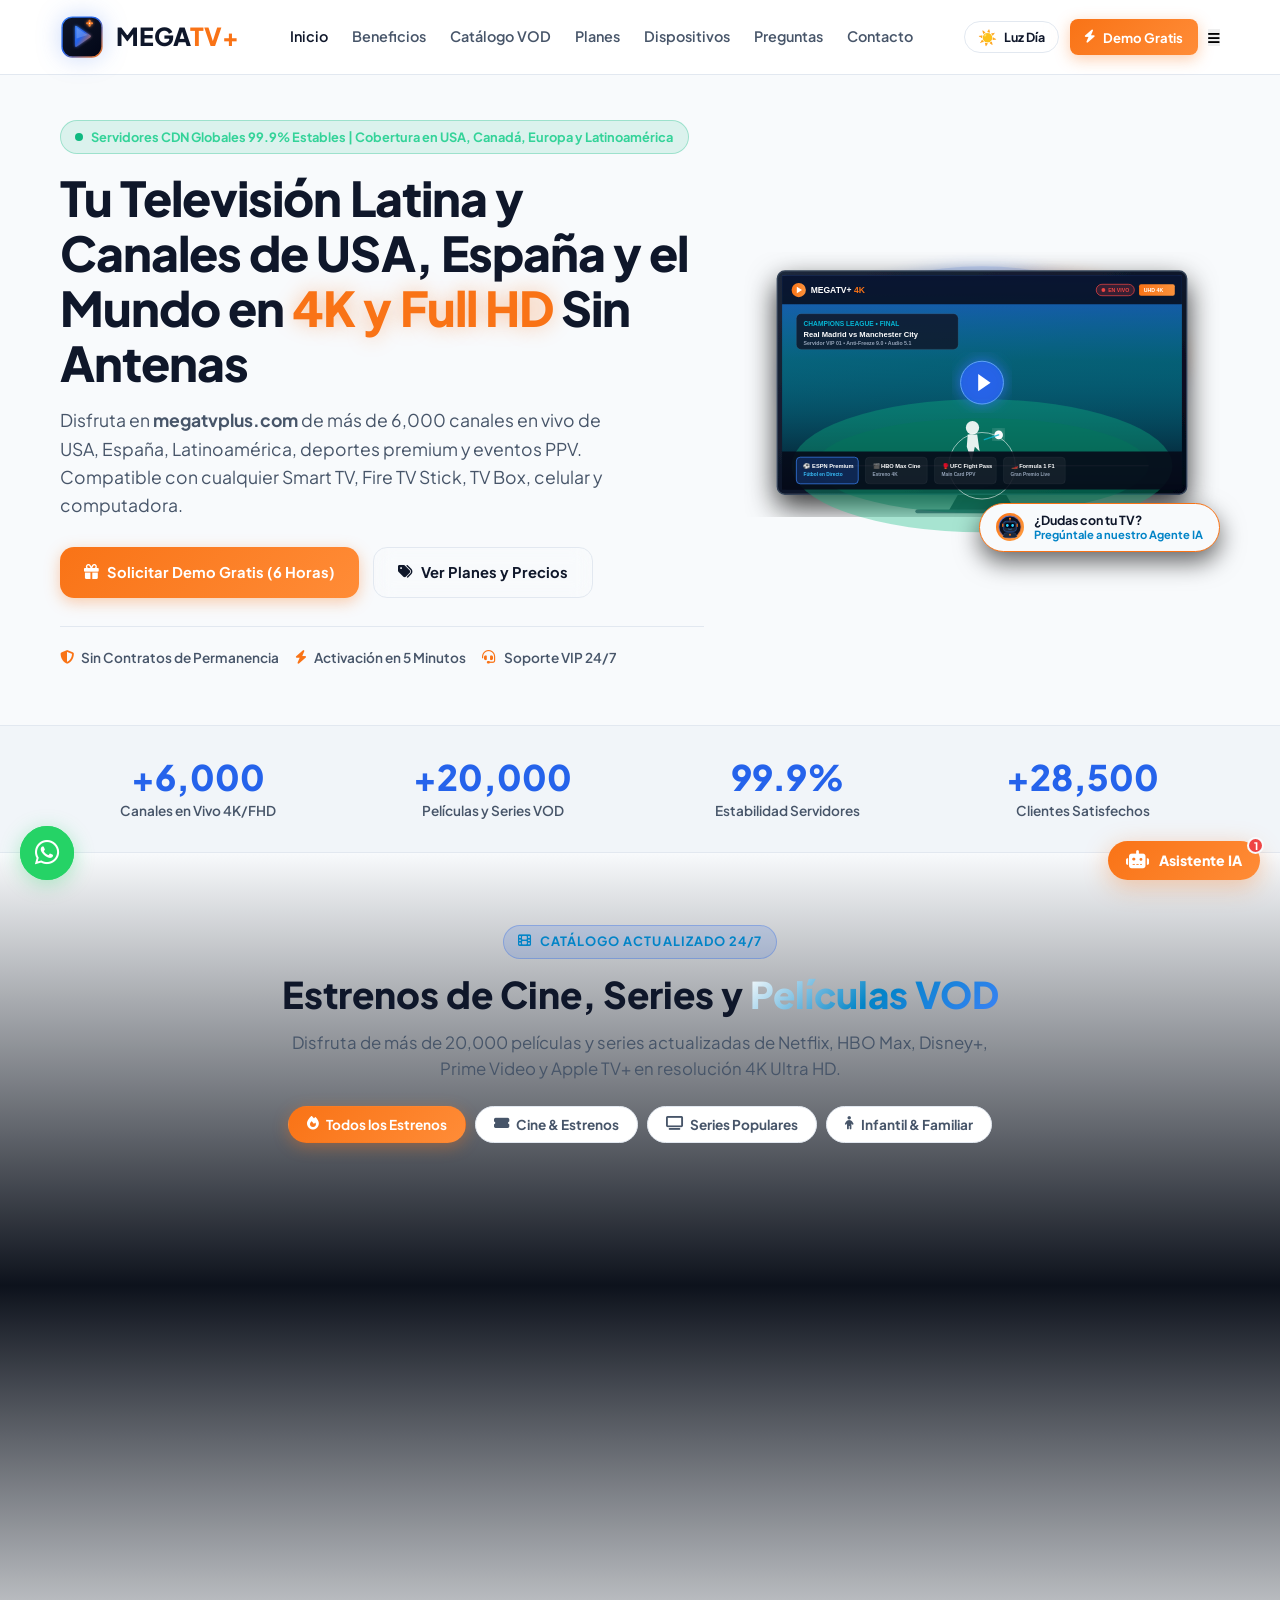
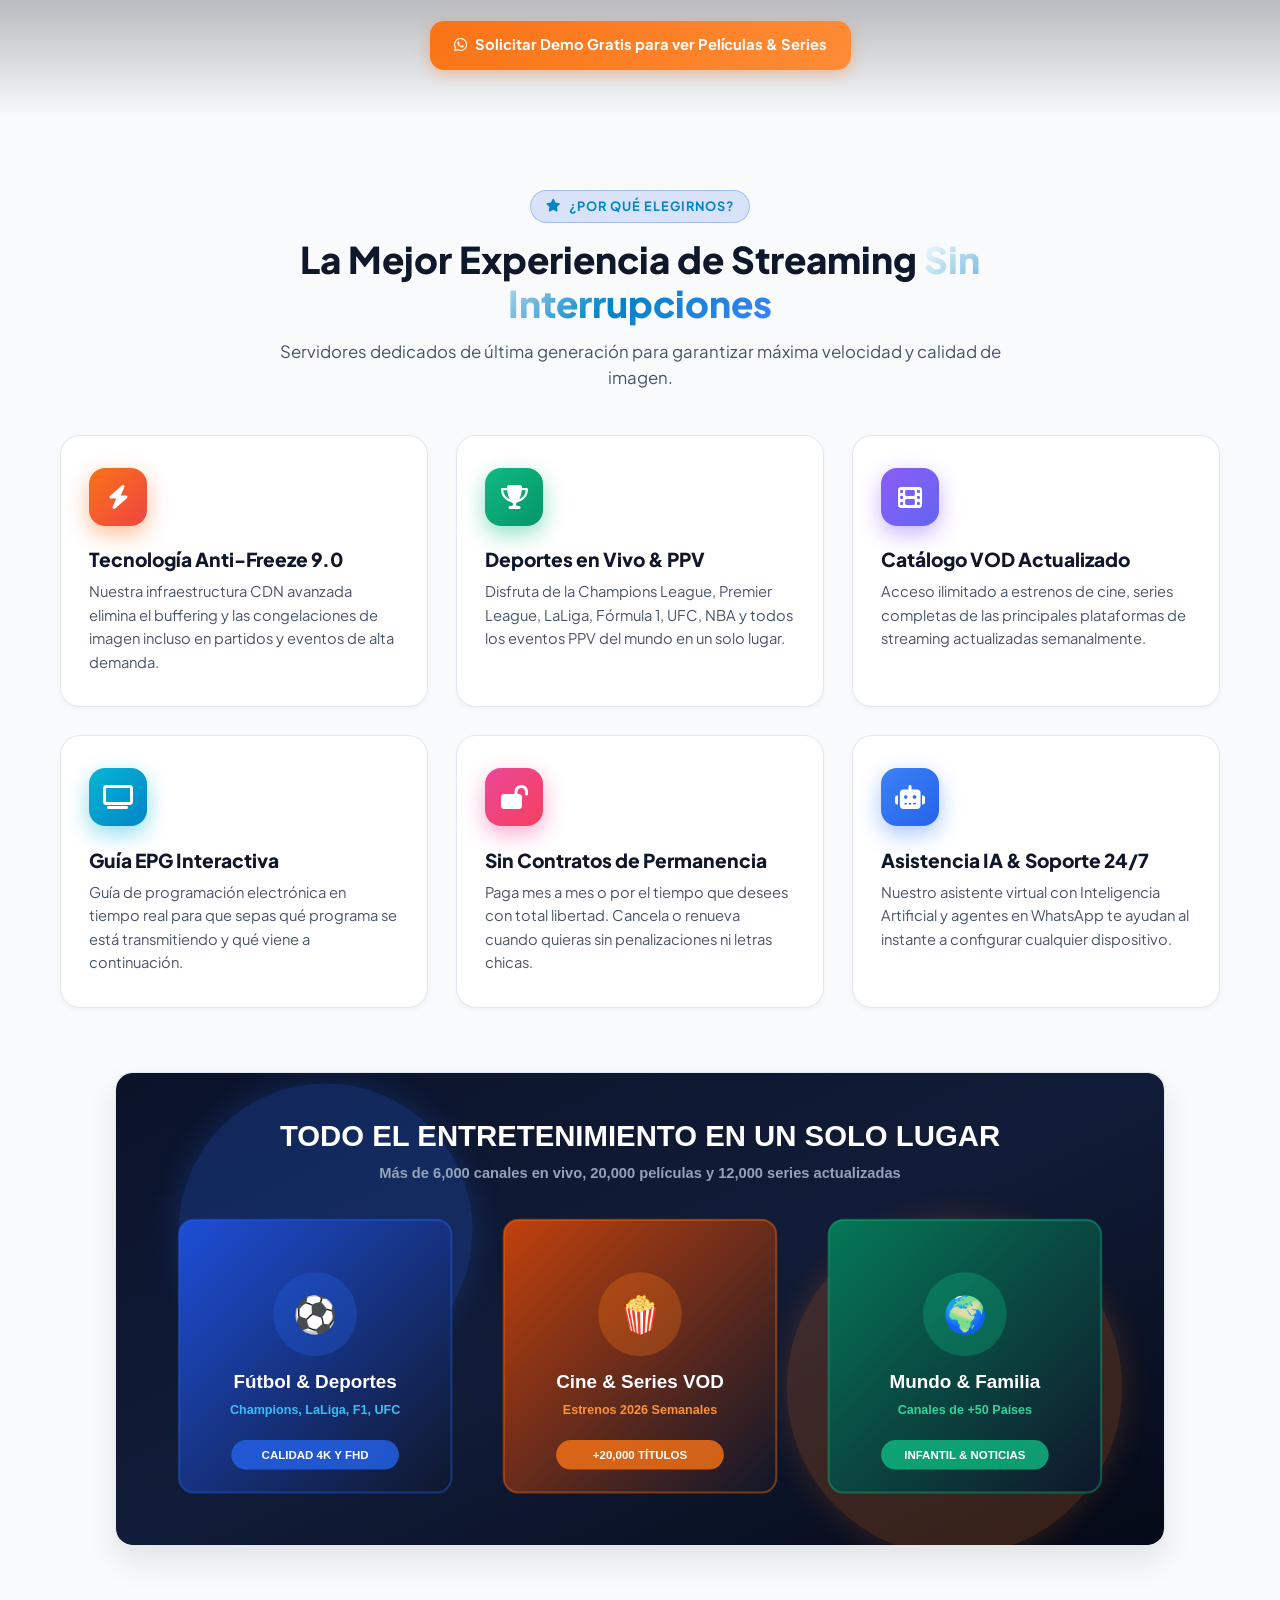
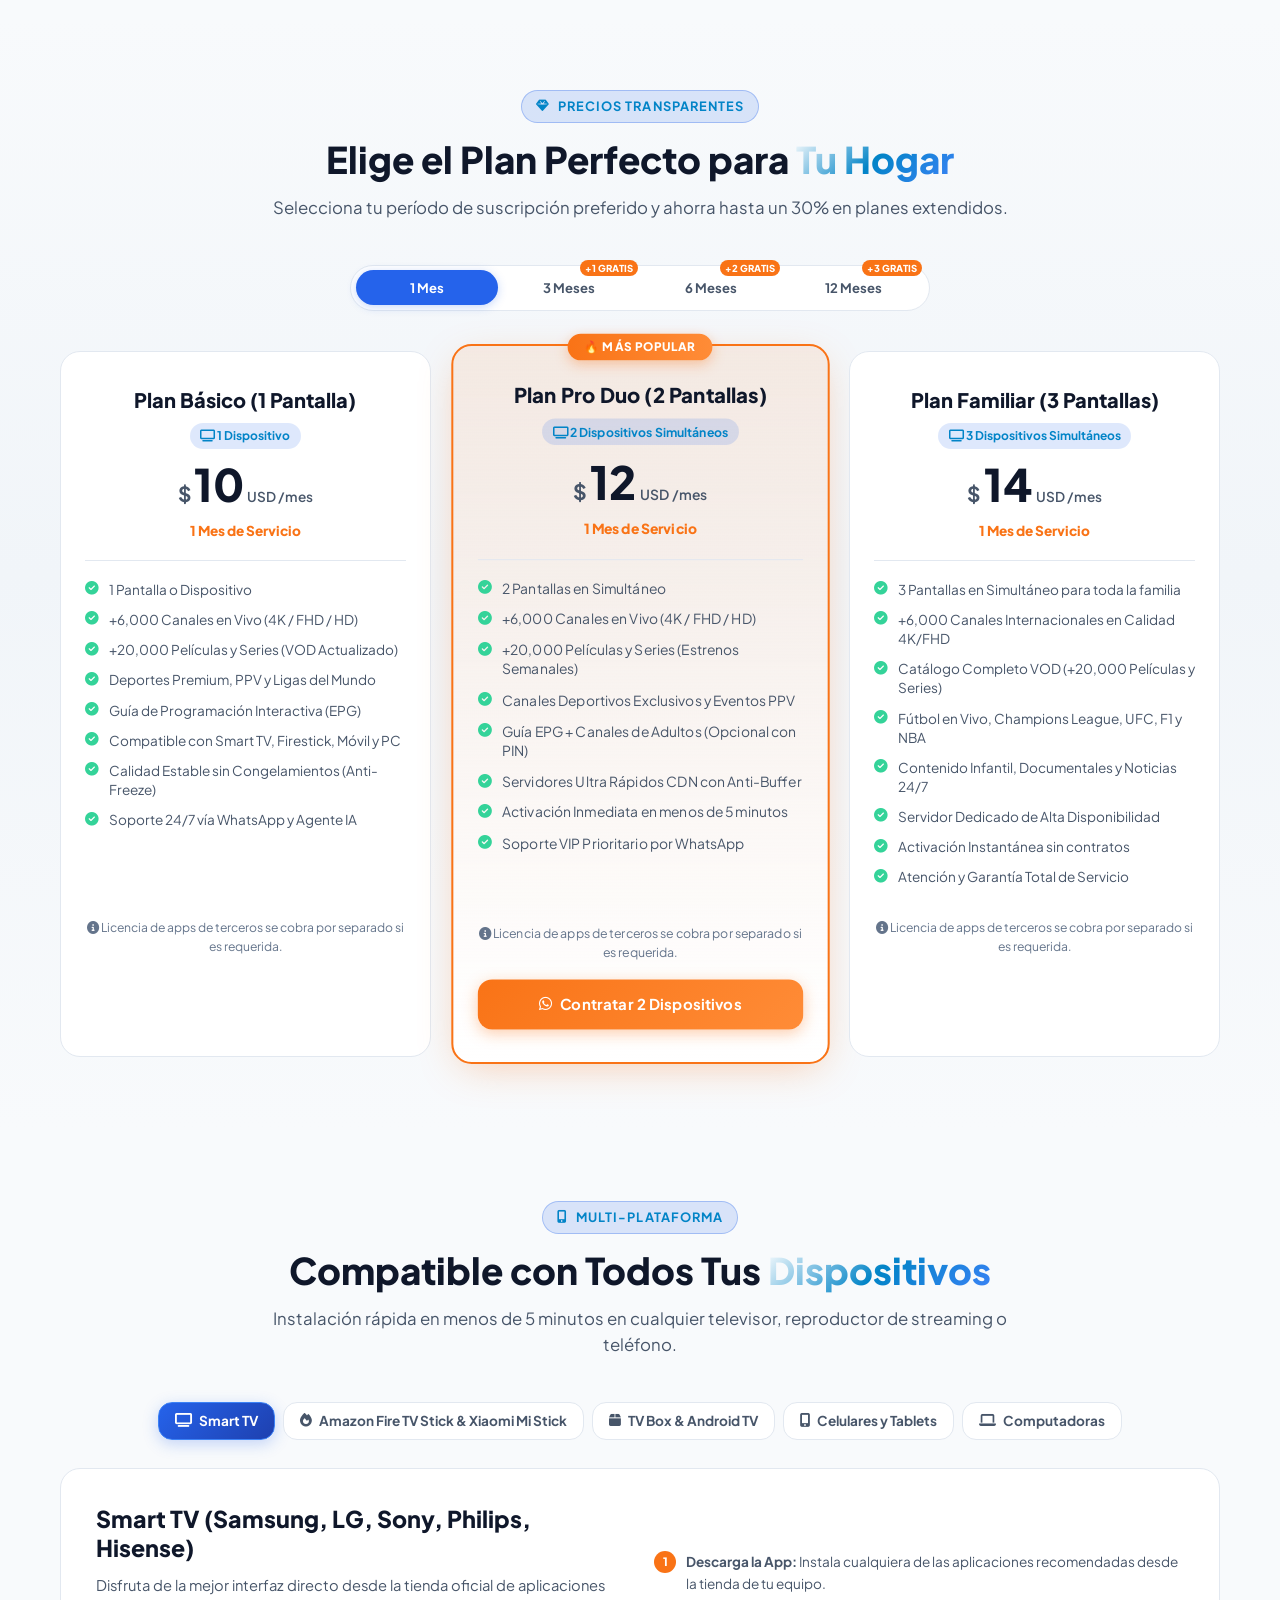
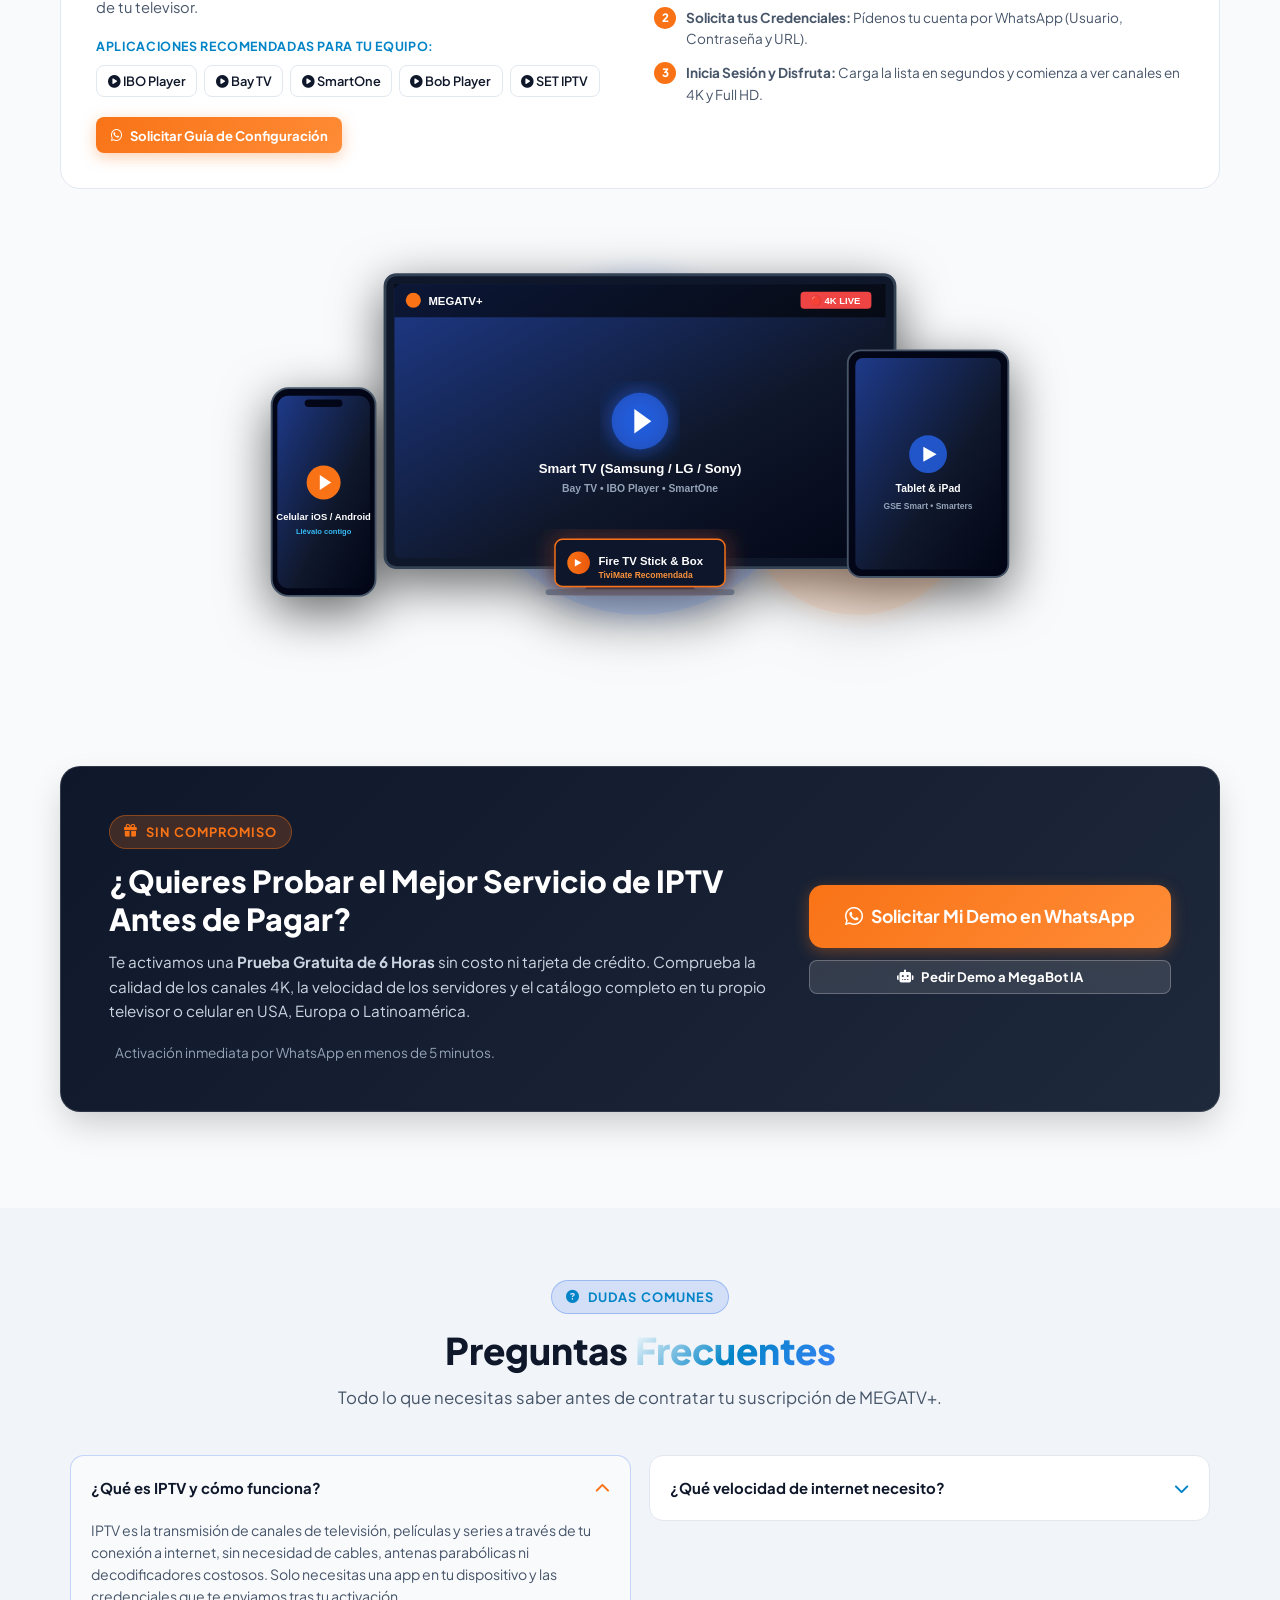
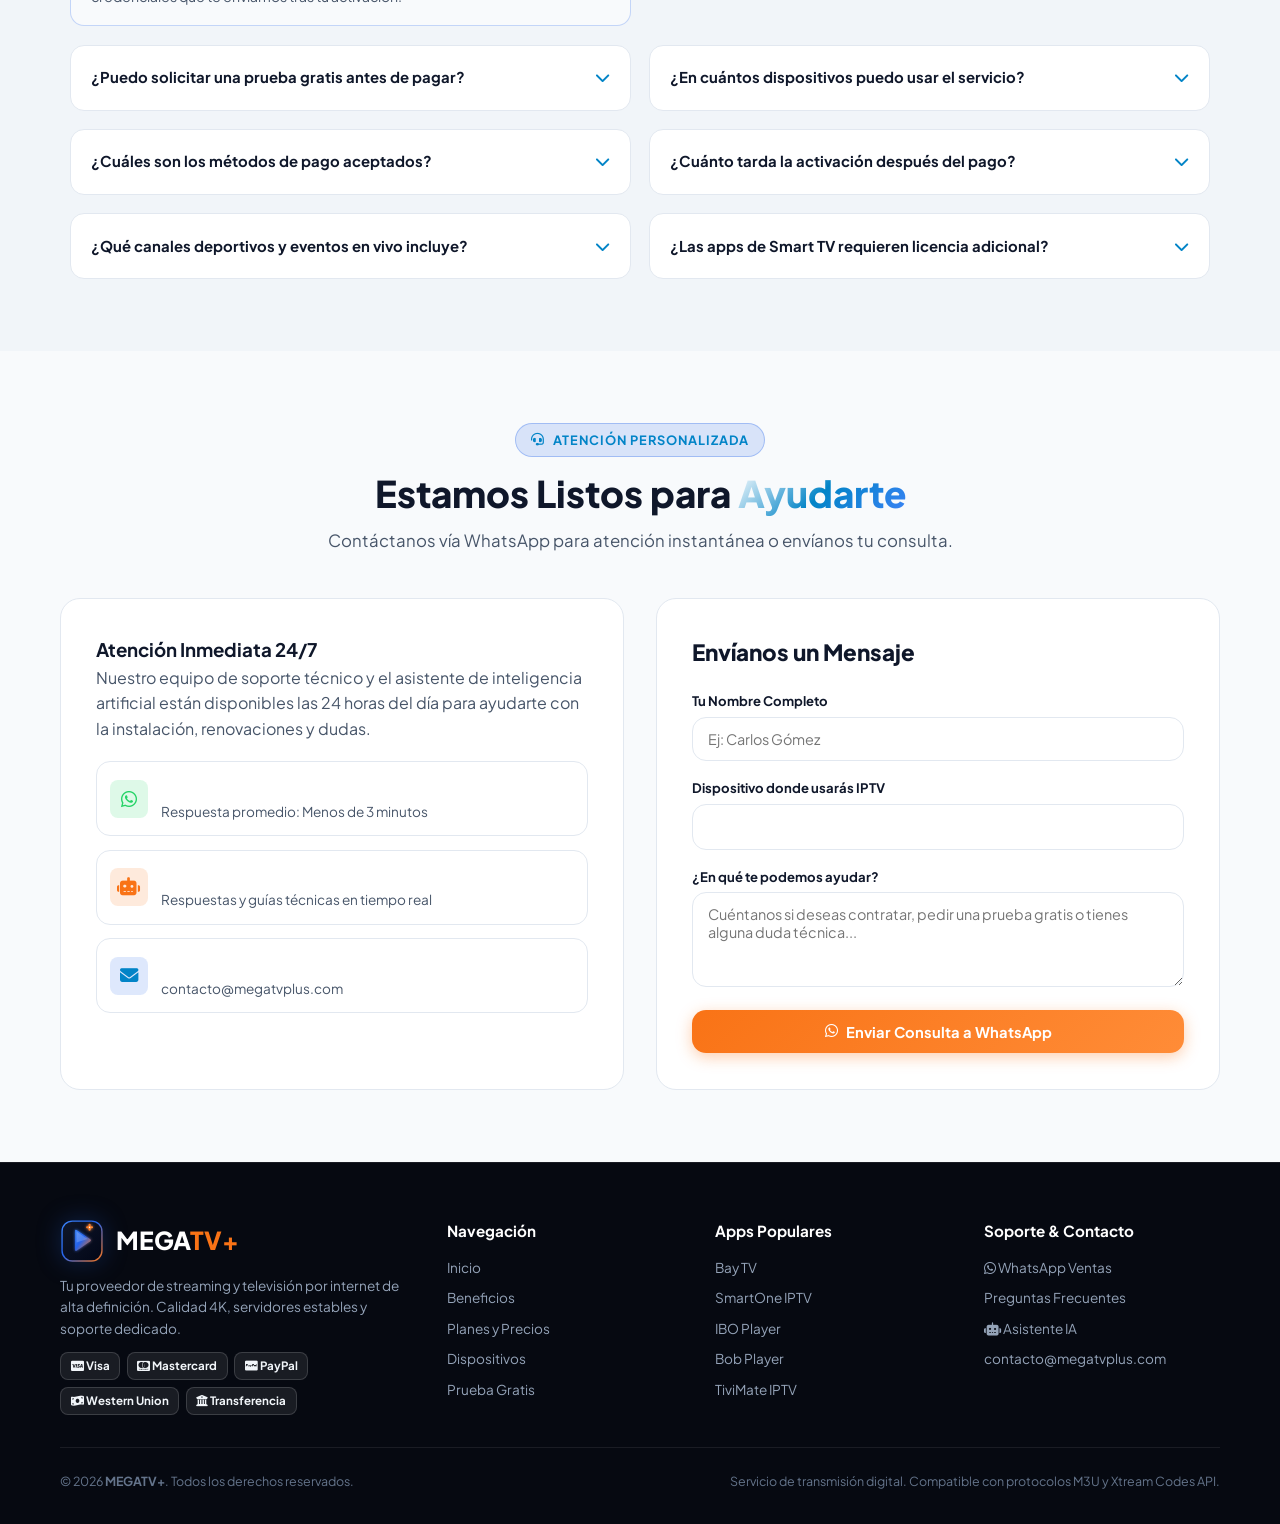
==== commit 1b5d2d08: "fix(seo): adjust Title and Meta Description lengths to strictly satisfy Bing and Google SEO limits" ====
--- a/index.html
+++ b/index.html
@@ -3,10 +3,10 @@
 <head>
     <meta charset="UTF-8">
     <meta name="viewport" content="width=device-width, initial-scale=1.0">
-    <title>MegaTV | Servicio IPTV en 4K y FHD - Canales Latinos, USA &amp; España | Demo Gratis 6 Horas</title>
+    <title>MegaTV | Servicio IPTV 4K y FHD - Canales Latinos &amp; USA</title>
     
     <!-- Meta SEO Básico y Posicionamiento Internacional -->
-    <meta name="description" content="MegaTV (megatvplus.com): El mejor servicio de IPTV con +6,000 canales en vivo en 4K/FHD, deportes premium sin cortes y +20,000 películas VOD. ¡Solicita tu demo gratis de 6 horas por WhatsApp!">
+    <meta name="description" content="MegaTV: Servicio IPTV con +6,000 canales en vivo 4K de USA y Latinoamérica, deportes y +20,000 películas VOD. ¡Pide tu demo gratis 6h en WhatsApp!">
     <meta name="keywords" content="megatv, mega tv, megatv plus, megatvplus, megatv iptv, megatv oficial, iptv, servicio iptv, comprar iptv, mejor iptv 2026, iptv usa, iptv espana, iptv canada, iptv latinos en usa, canales latinos en estados unidos, demo gratis iptv 6 horas, prueba gratis iptv, iptv sin cortes, ibo player, tivimate, futbol en vivo, iptv paypal, iptv western union">
     <meta name="author" content="MegaTV">
     <meta name="robots" content="index, follow, max-snippet:-1, max-image-preview:large, max-video-preview:-1">
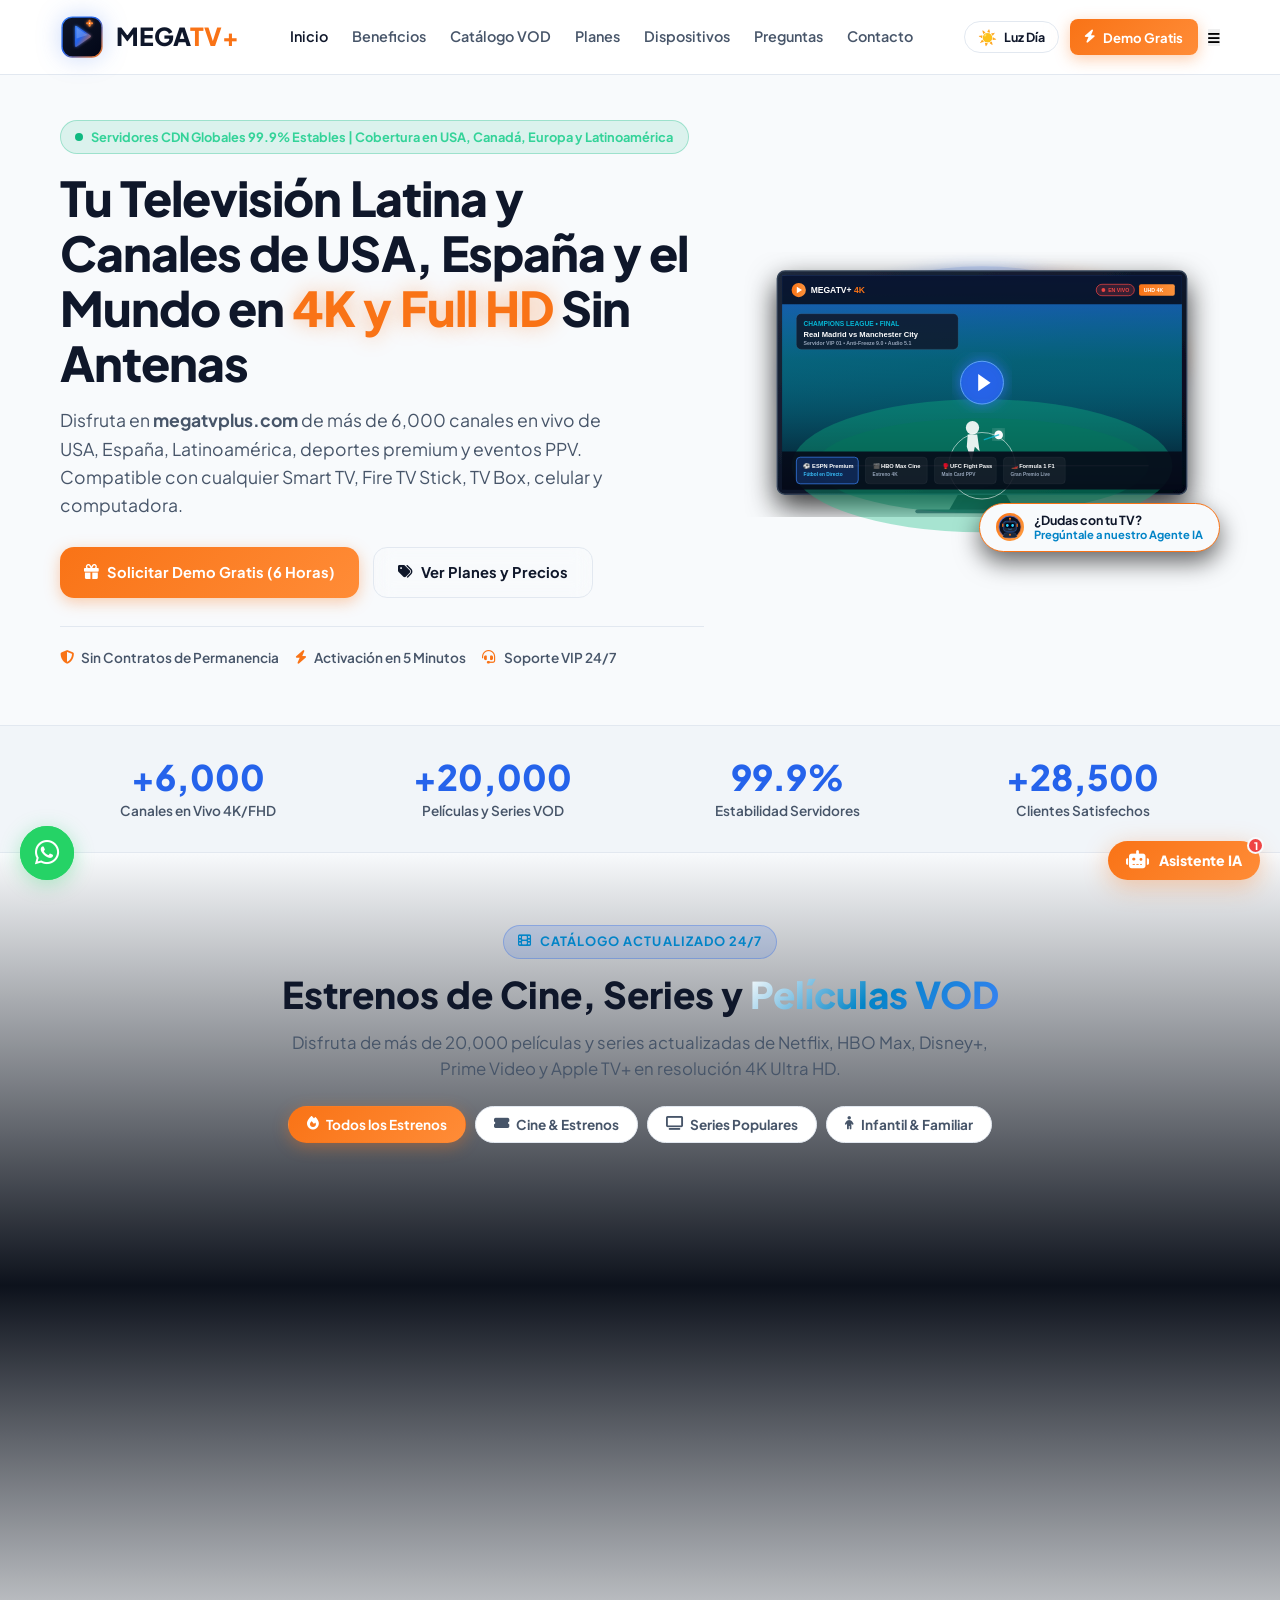
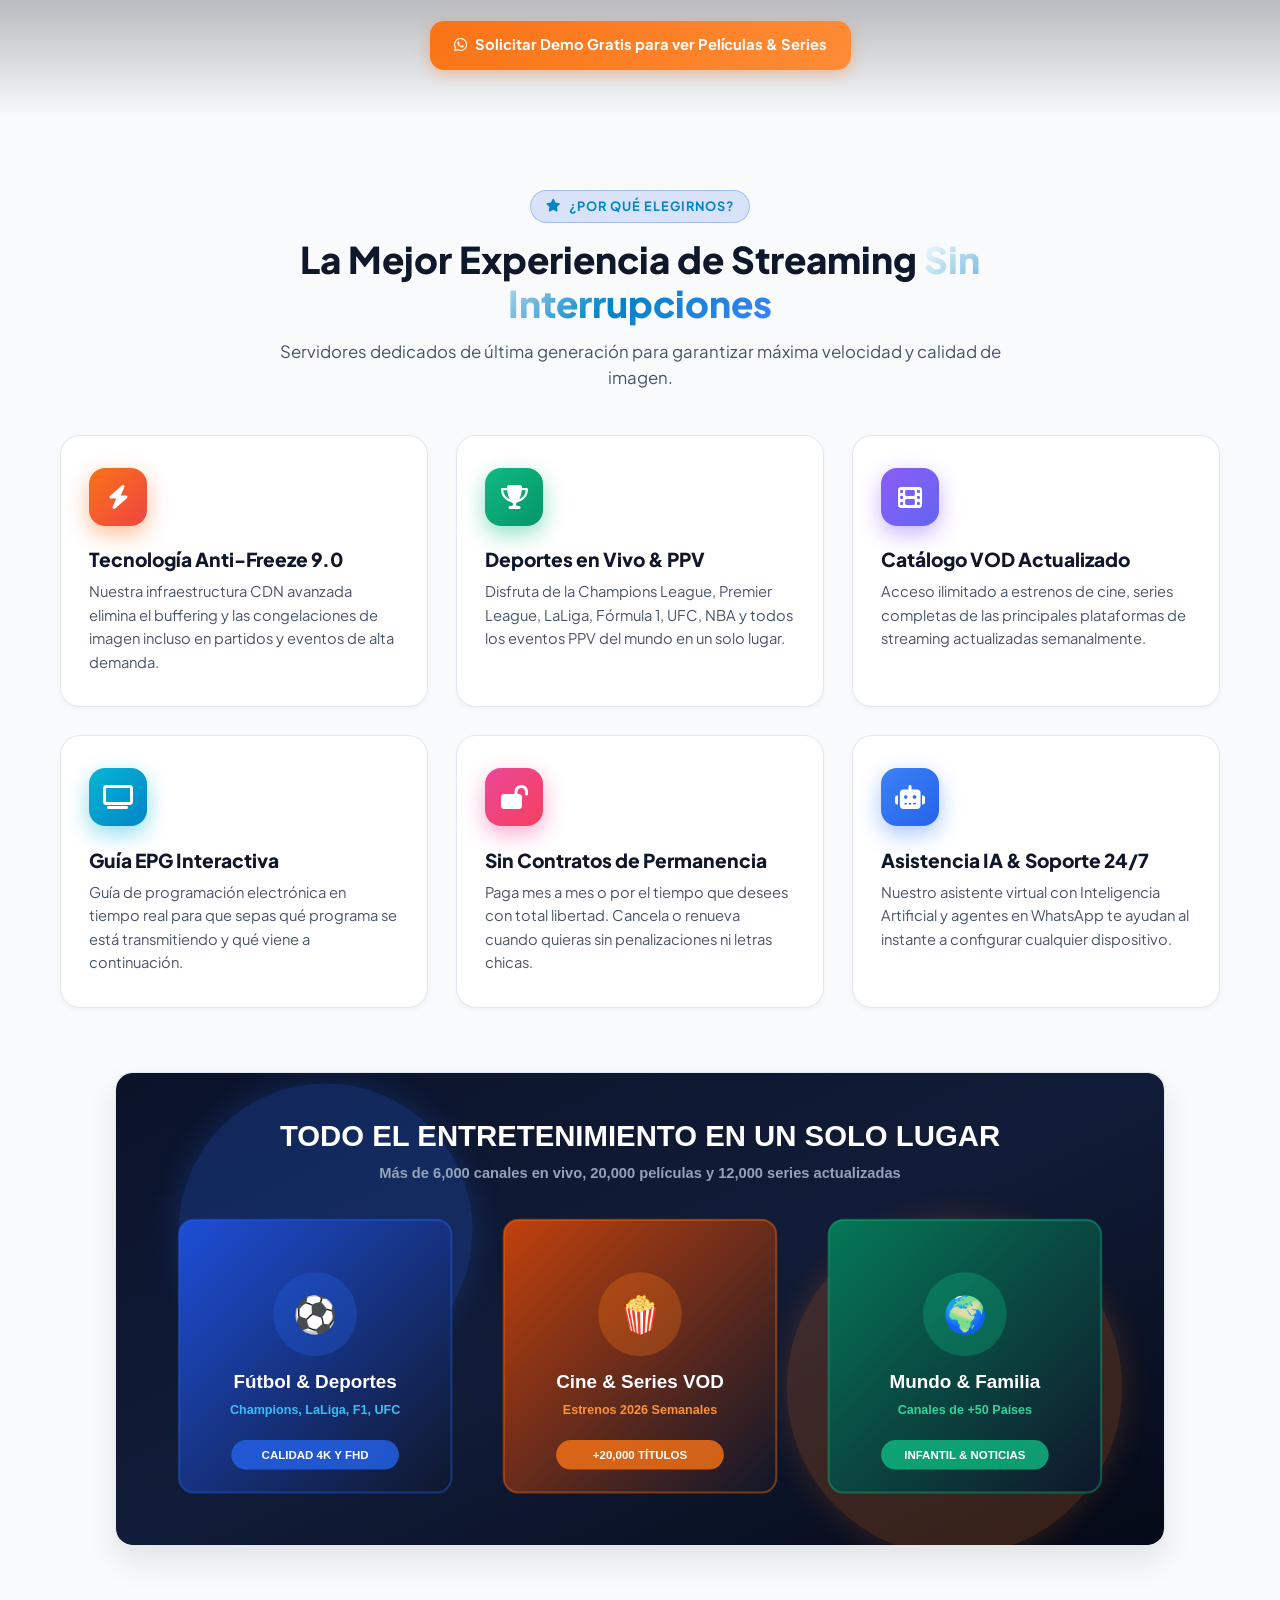
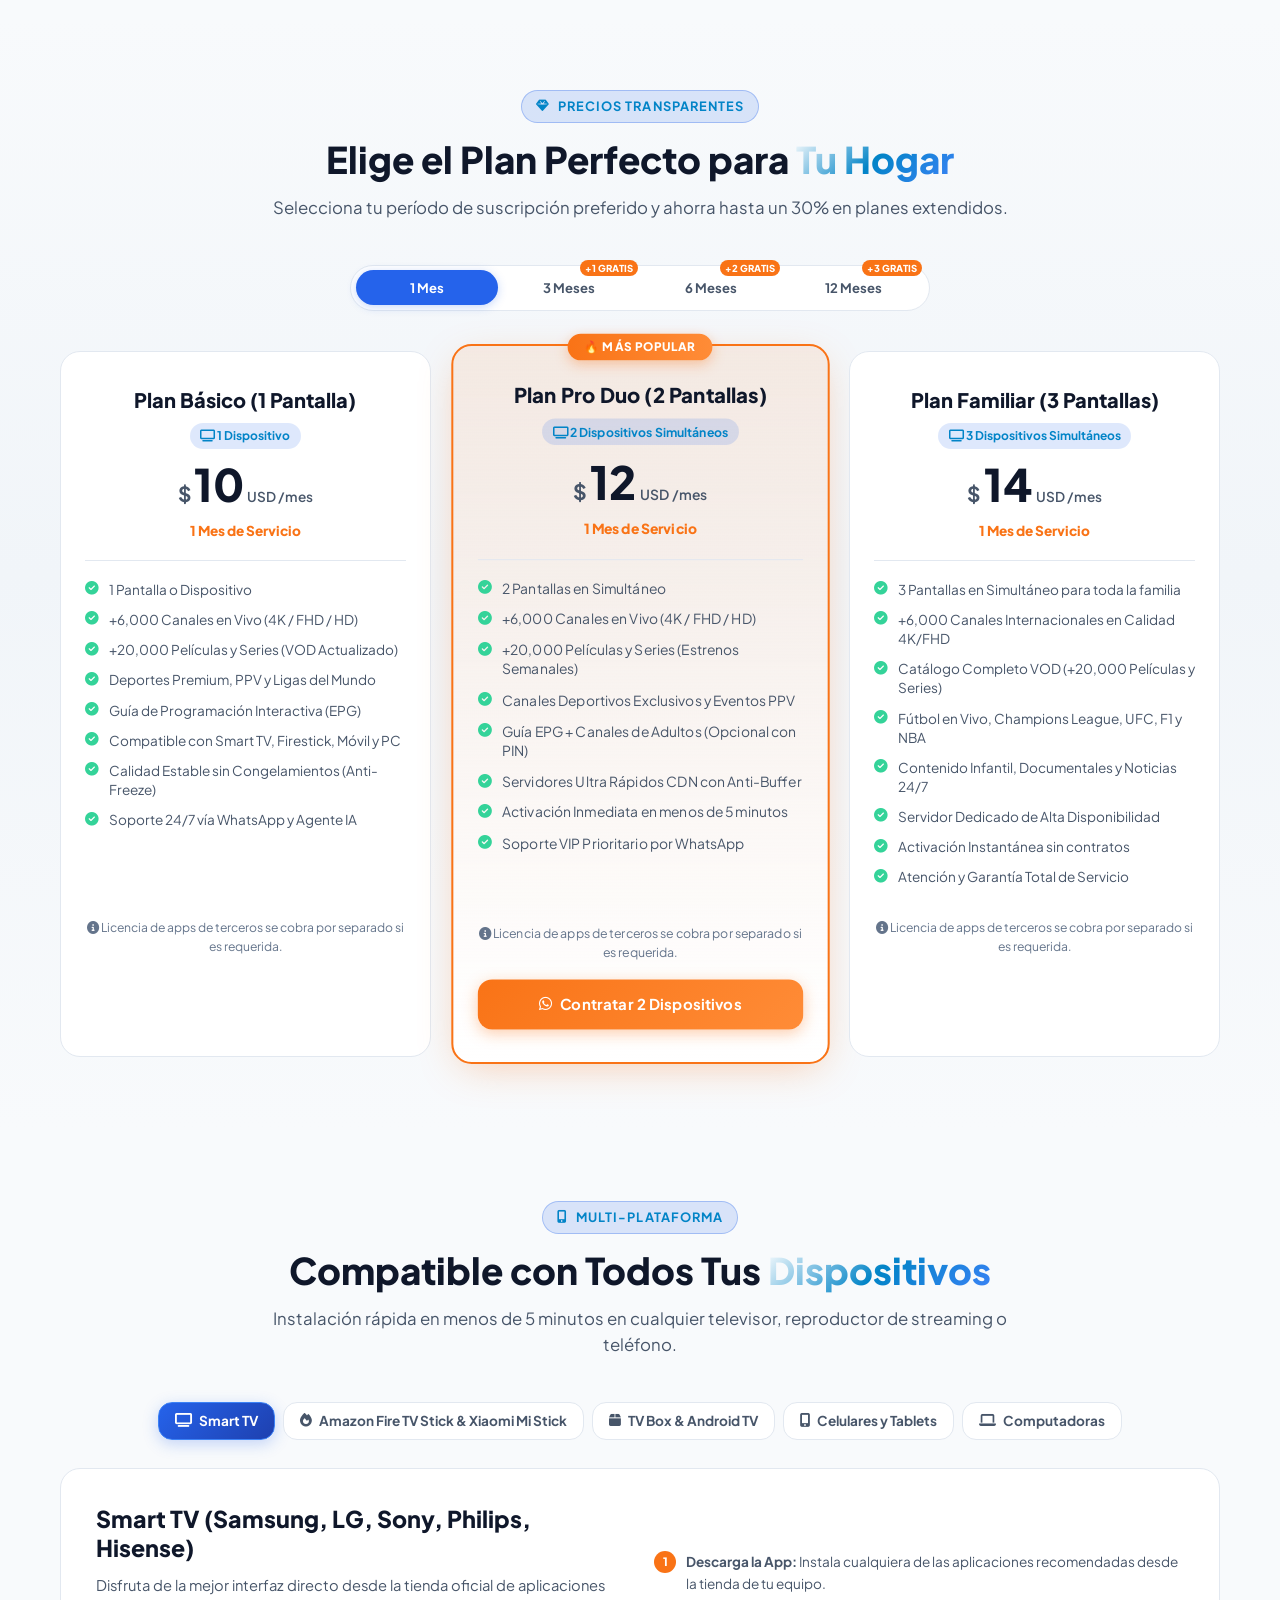
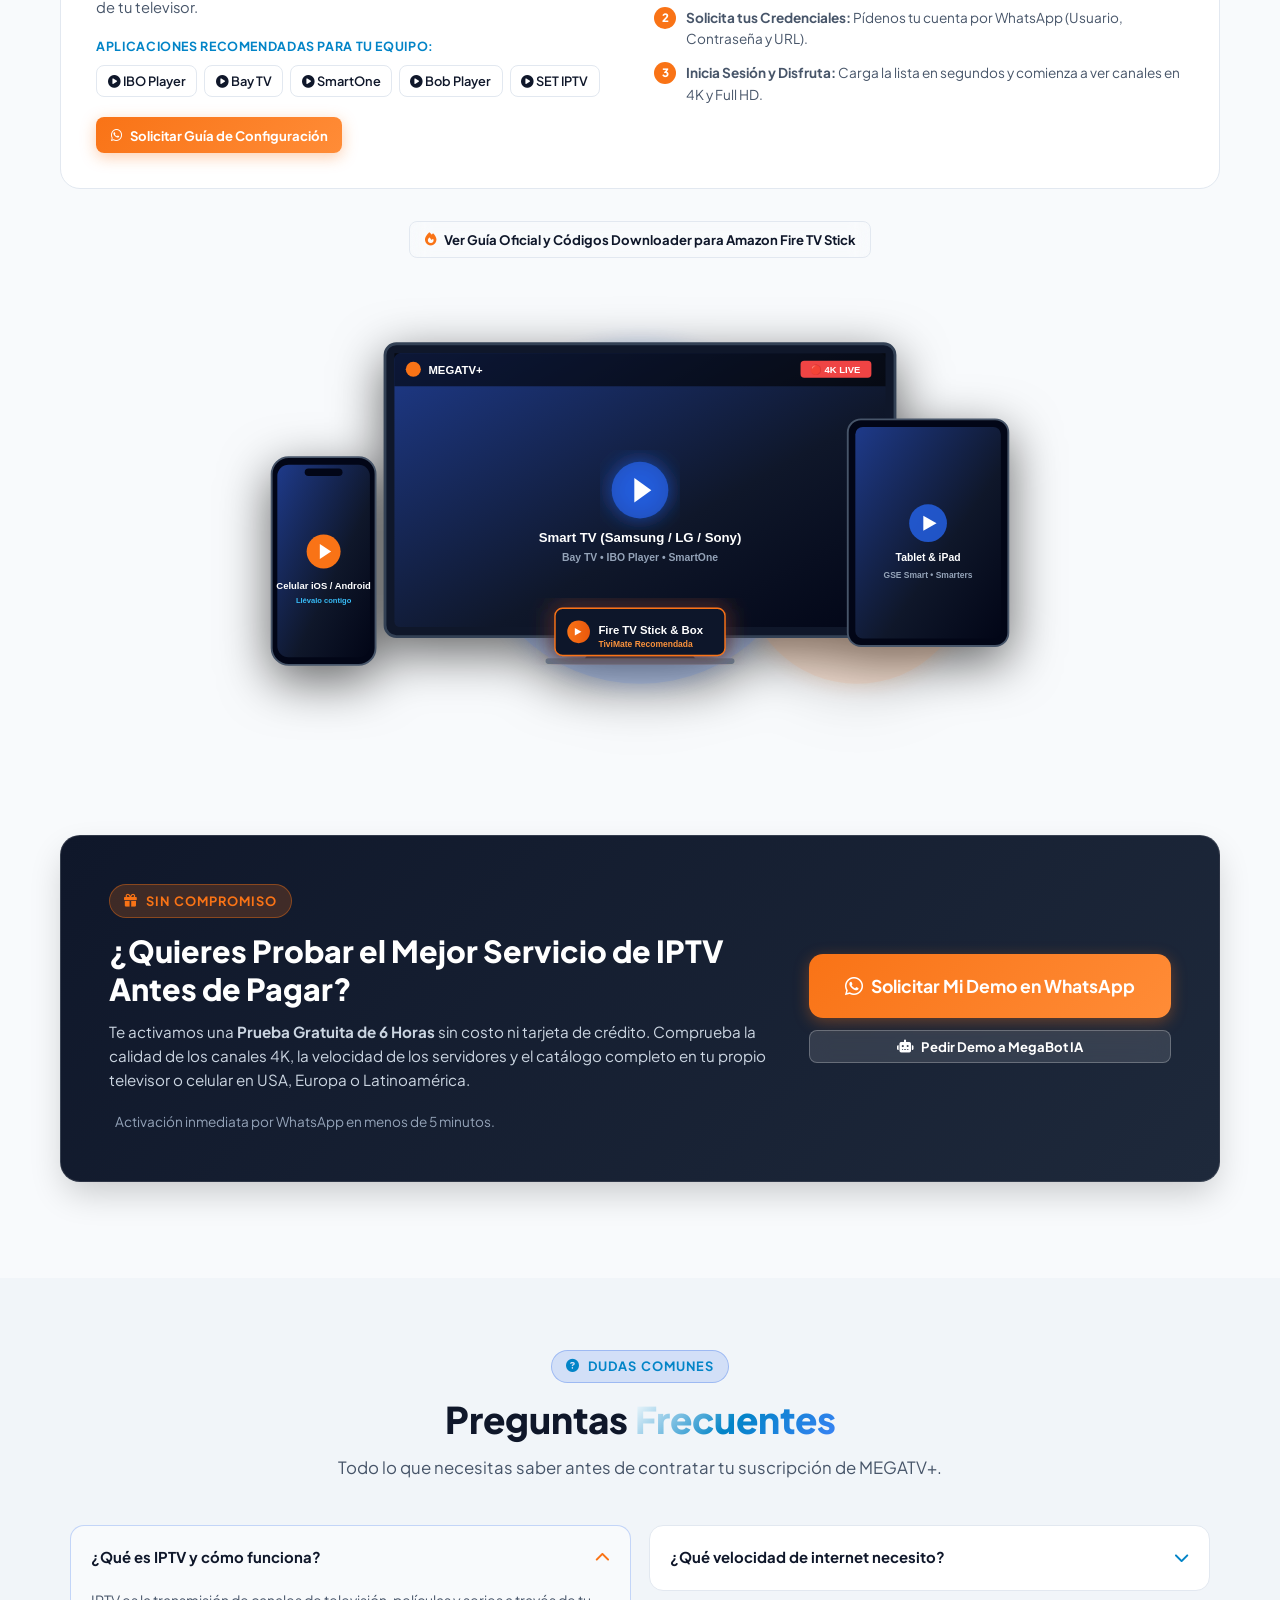
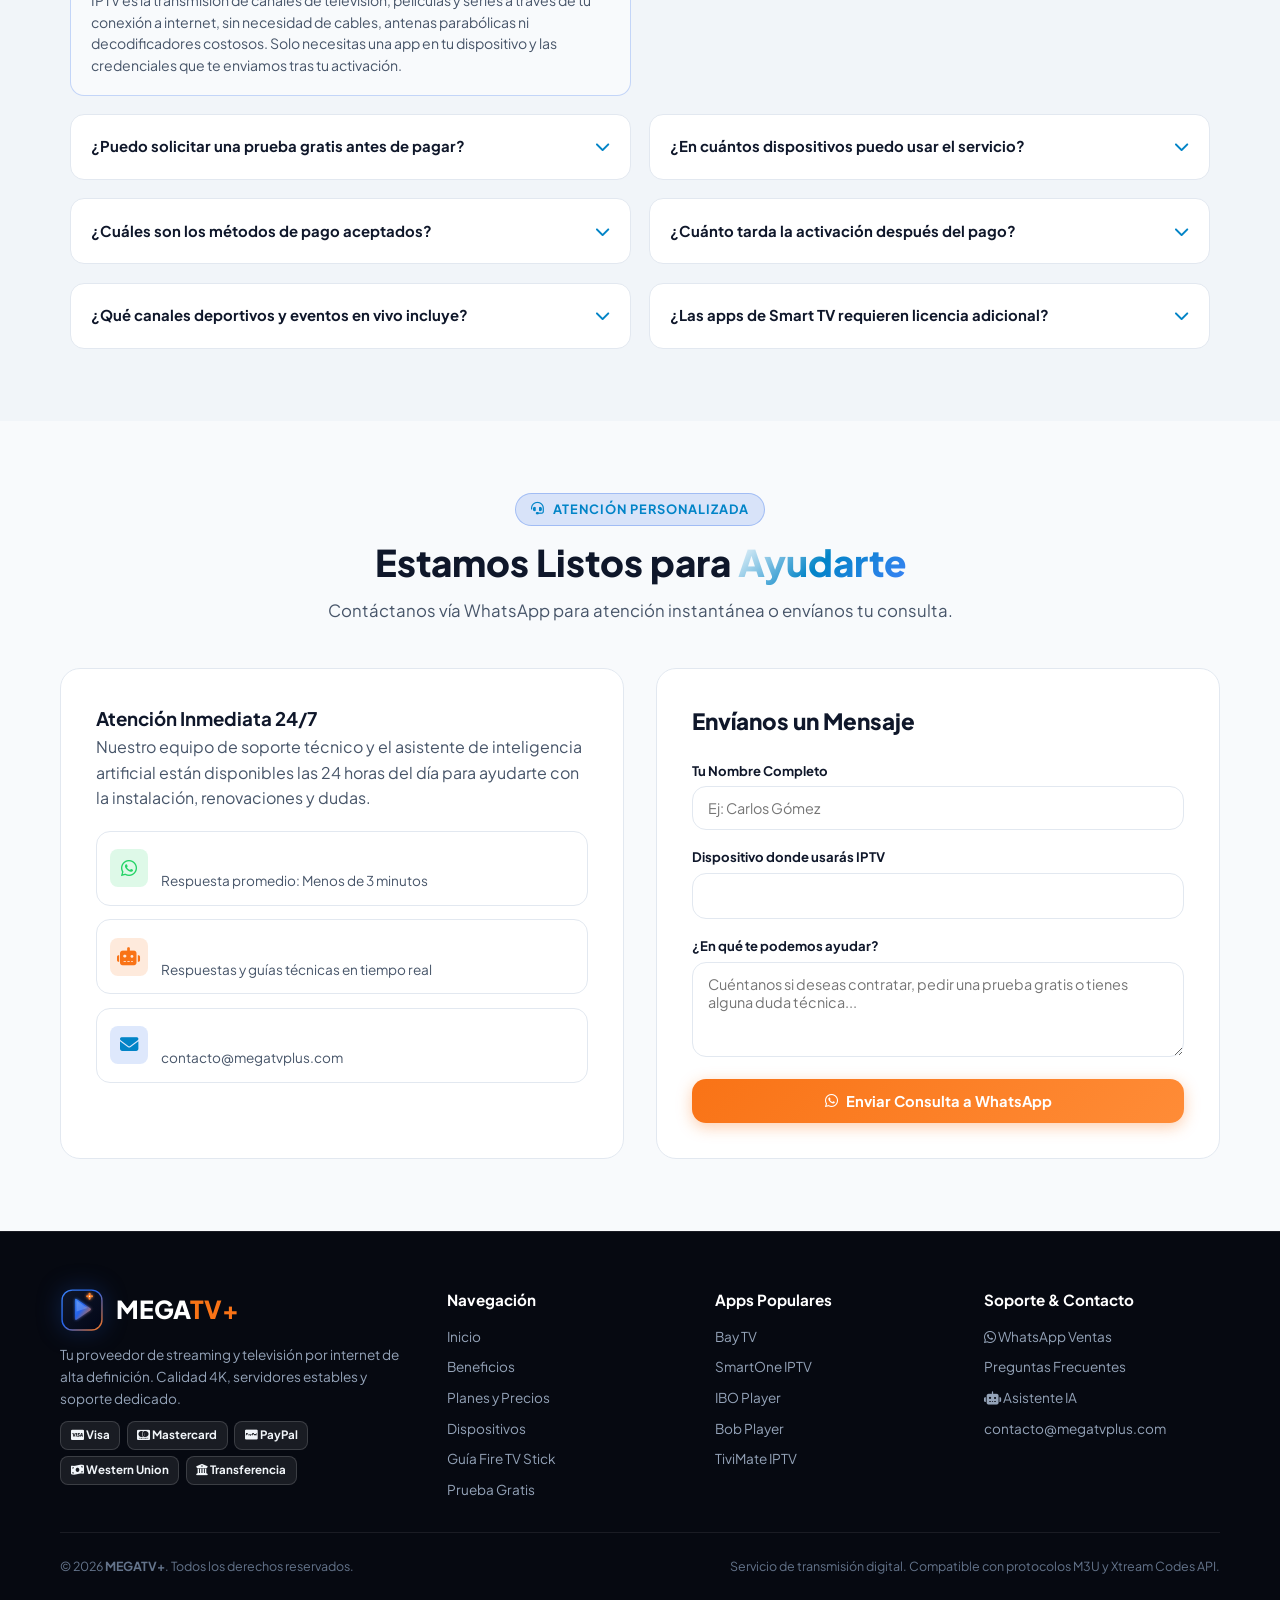
==== commit 93d2b411: "feat(seo): add dedicated Amazon Fire TV Stick landing page with Downloader codes, guide, and Schema " ====
--- a/index.html
+++ b/index.html
@@ -442,6 +442,12 @@
                 <!-- Renderizado por JS -->
             </div>
 
+            <div style="text-align: center; margin-top: 2rem;">
+                <a href="fire-stick.html" class="btn btn-secondary btn-sm" style="display: inline-flex; align-items: center; gap: 0.5rem;">
+                    <i class="fas fa-fire" style="color: var(--accent);"></i> Ver Guía Oficial y Códigos Downloader para Amazon Fire TV Stick
+                </a>
+            </div>
+
             <!-- Ilustración Multi-Dispositivo -->
             <div style="margin-top: 3rem; text-align: center;">
                 <img src="assets/devices-showcase.svg" alt="Dispositivos compatibles con IPTV" style="width: 100%; max-width: 850px; height: auto; margin: 0 auto; filter: drop-shadow(0 15px 25px rgba(0,0,0,0.6));">
@@ -613,6 +619,7 @@
                         <a href="#beneficios">Beneficios</a>
                         <a href="#planes">Planes y Precios</a>
                         <a href="#dispositivos">Dispositivos</a>
+                        <a href="fire-stick.html">Guía Fire TV Stick</a>
                         <a href="#demo">Prueba Gratis</a>
                     </div>
                 </div>
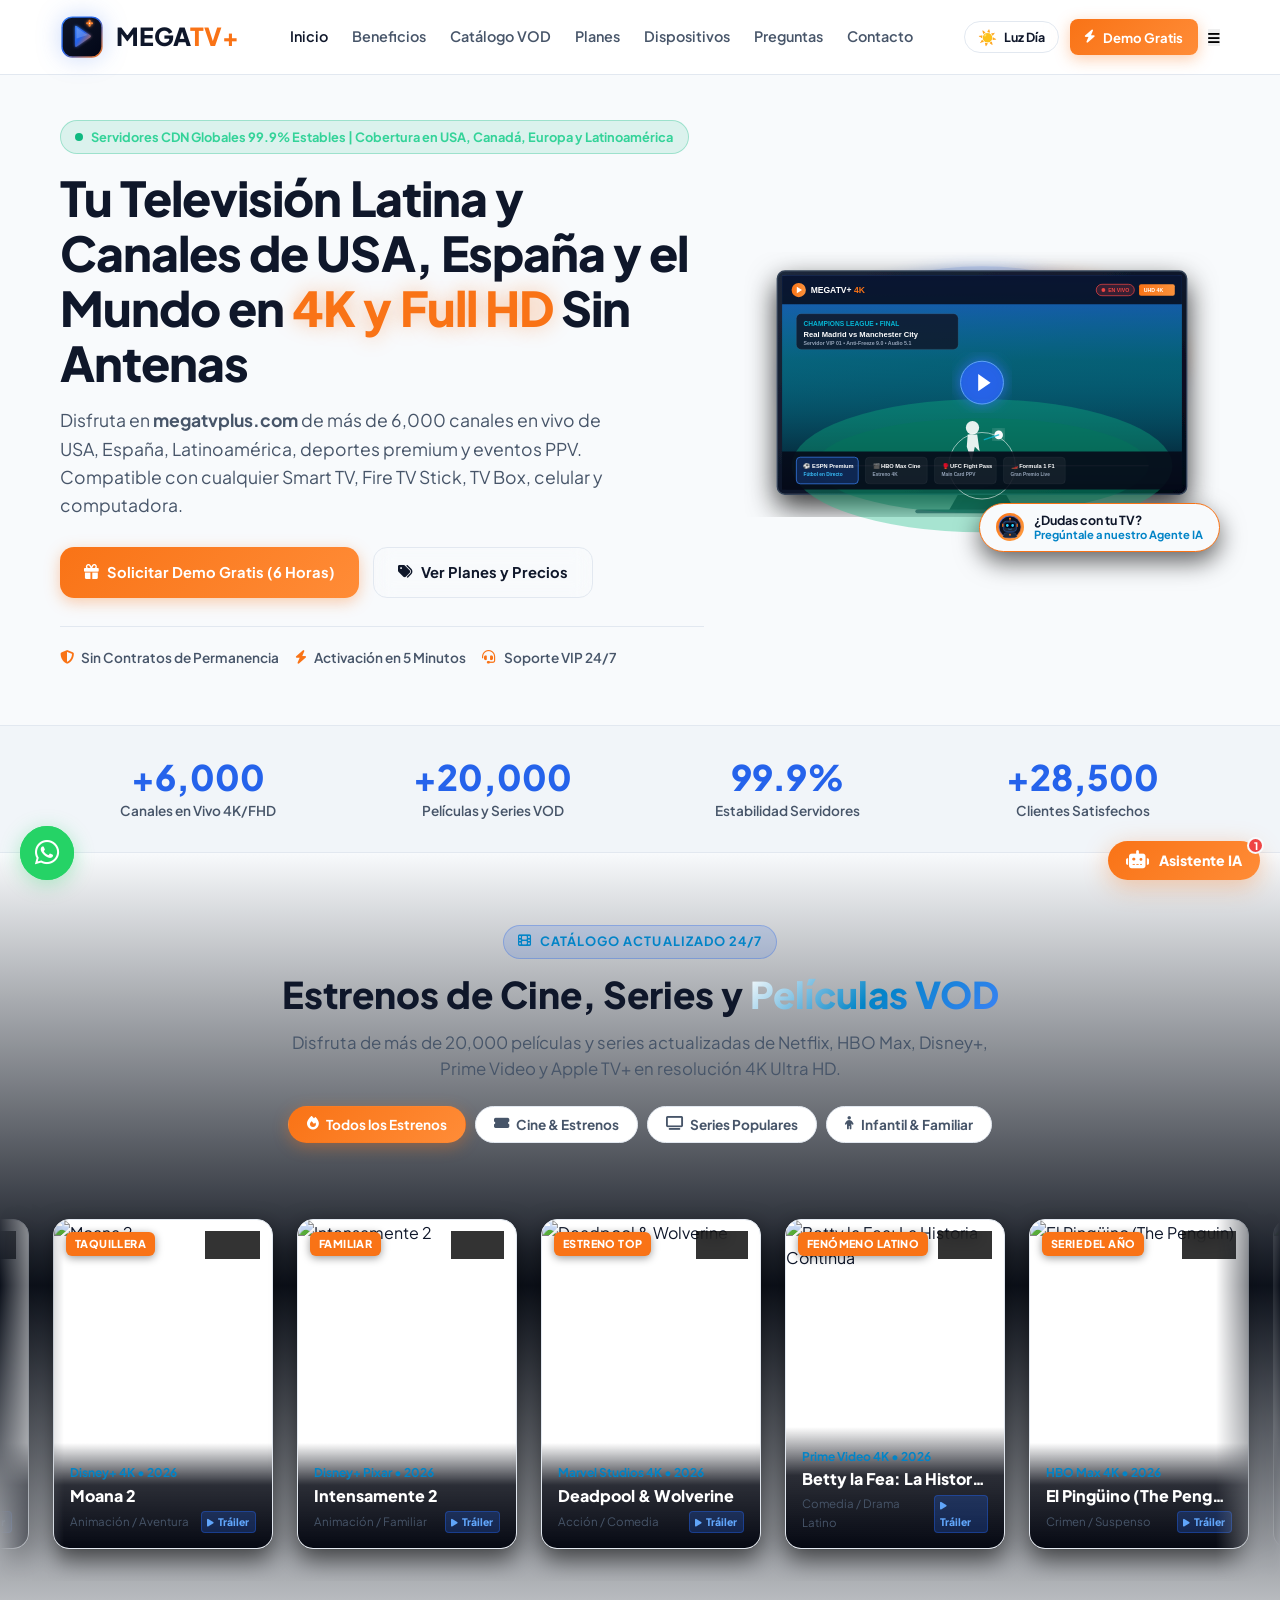
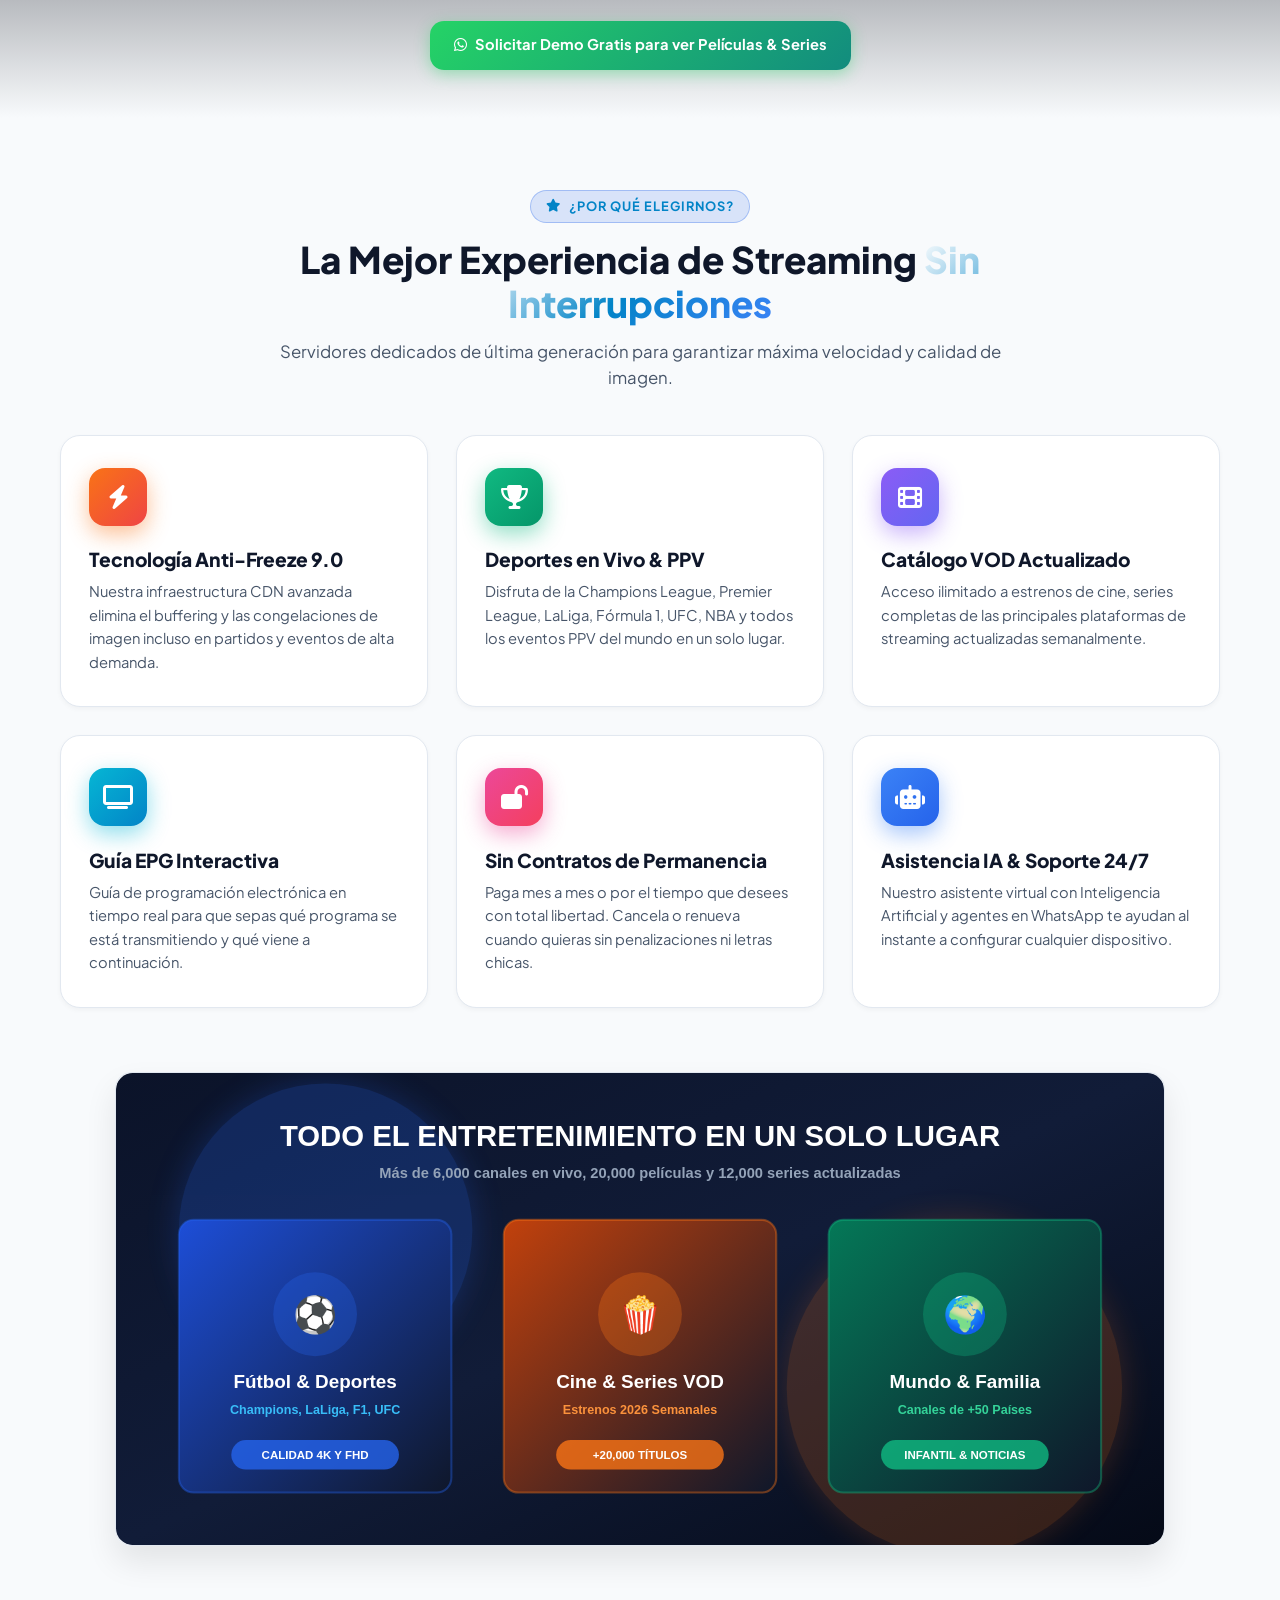
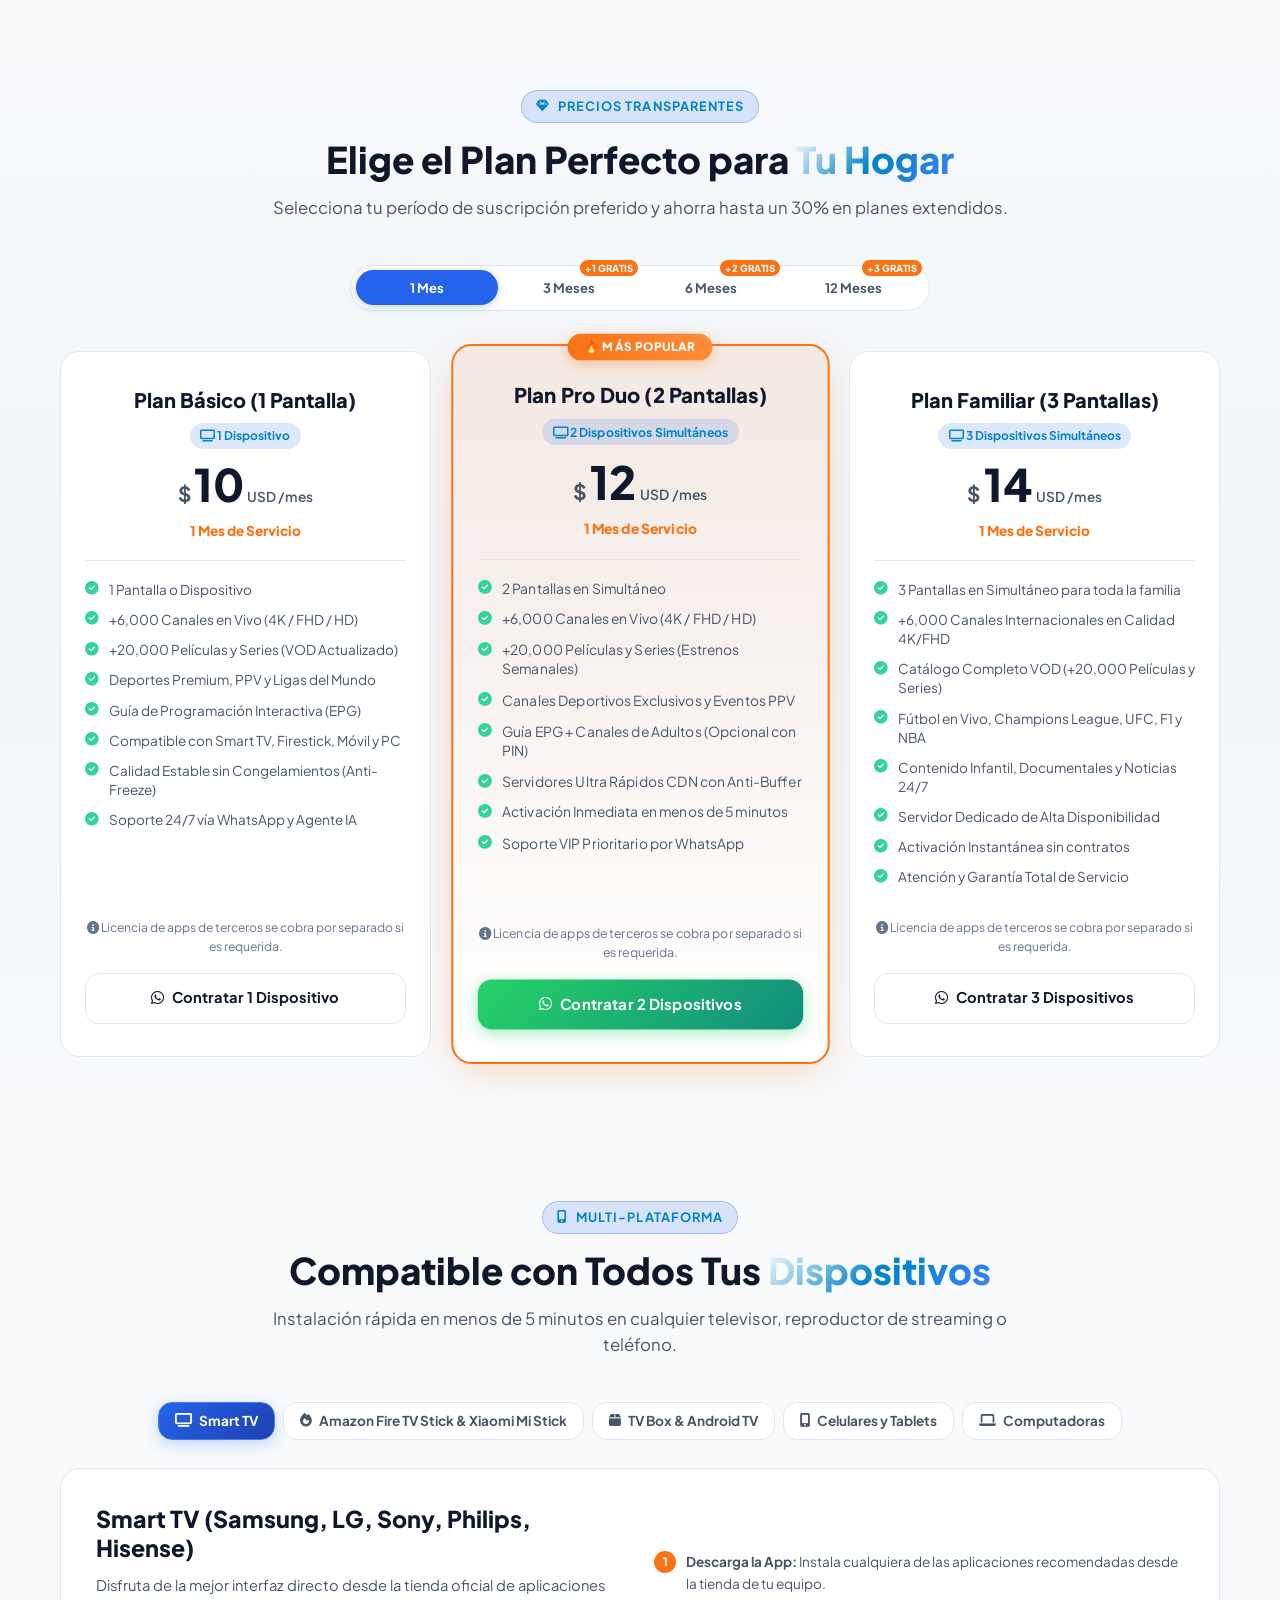
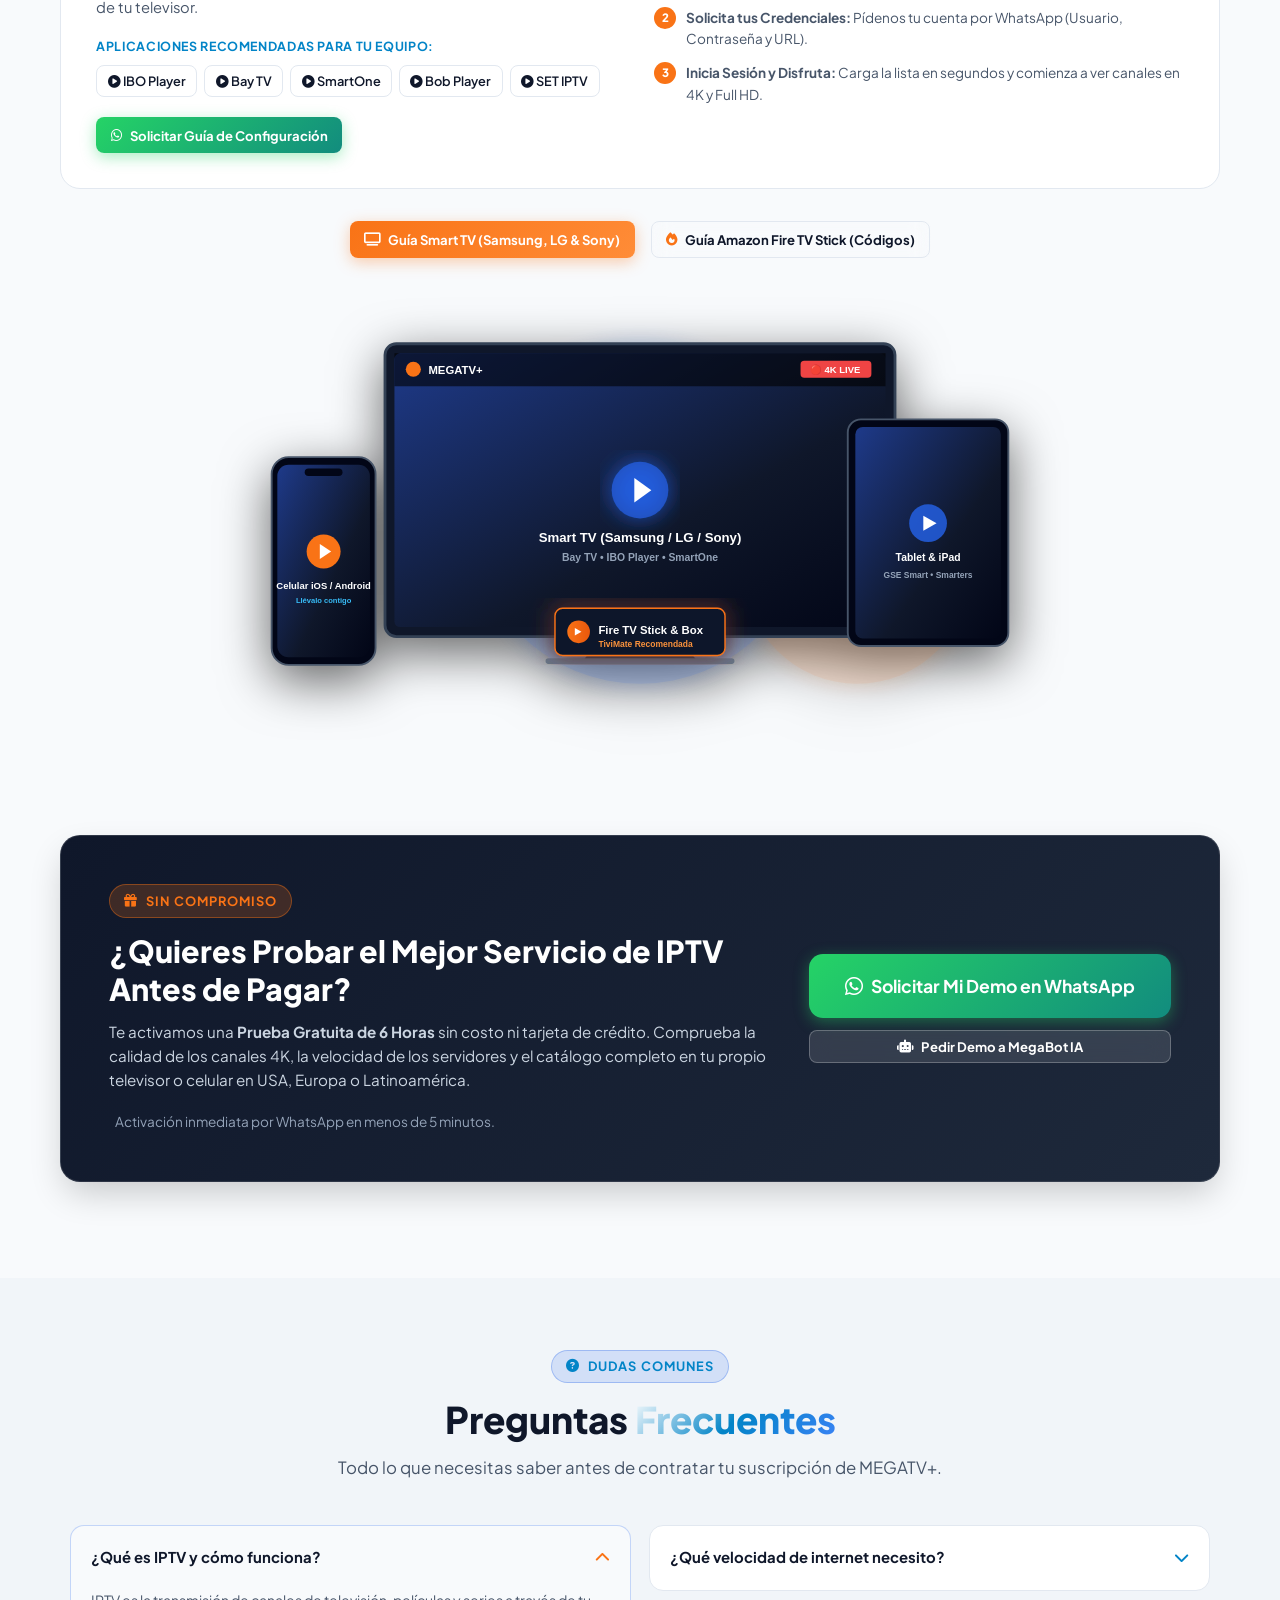
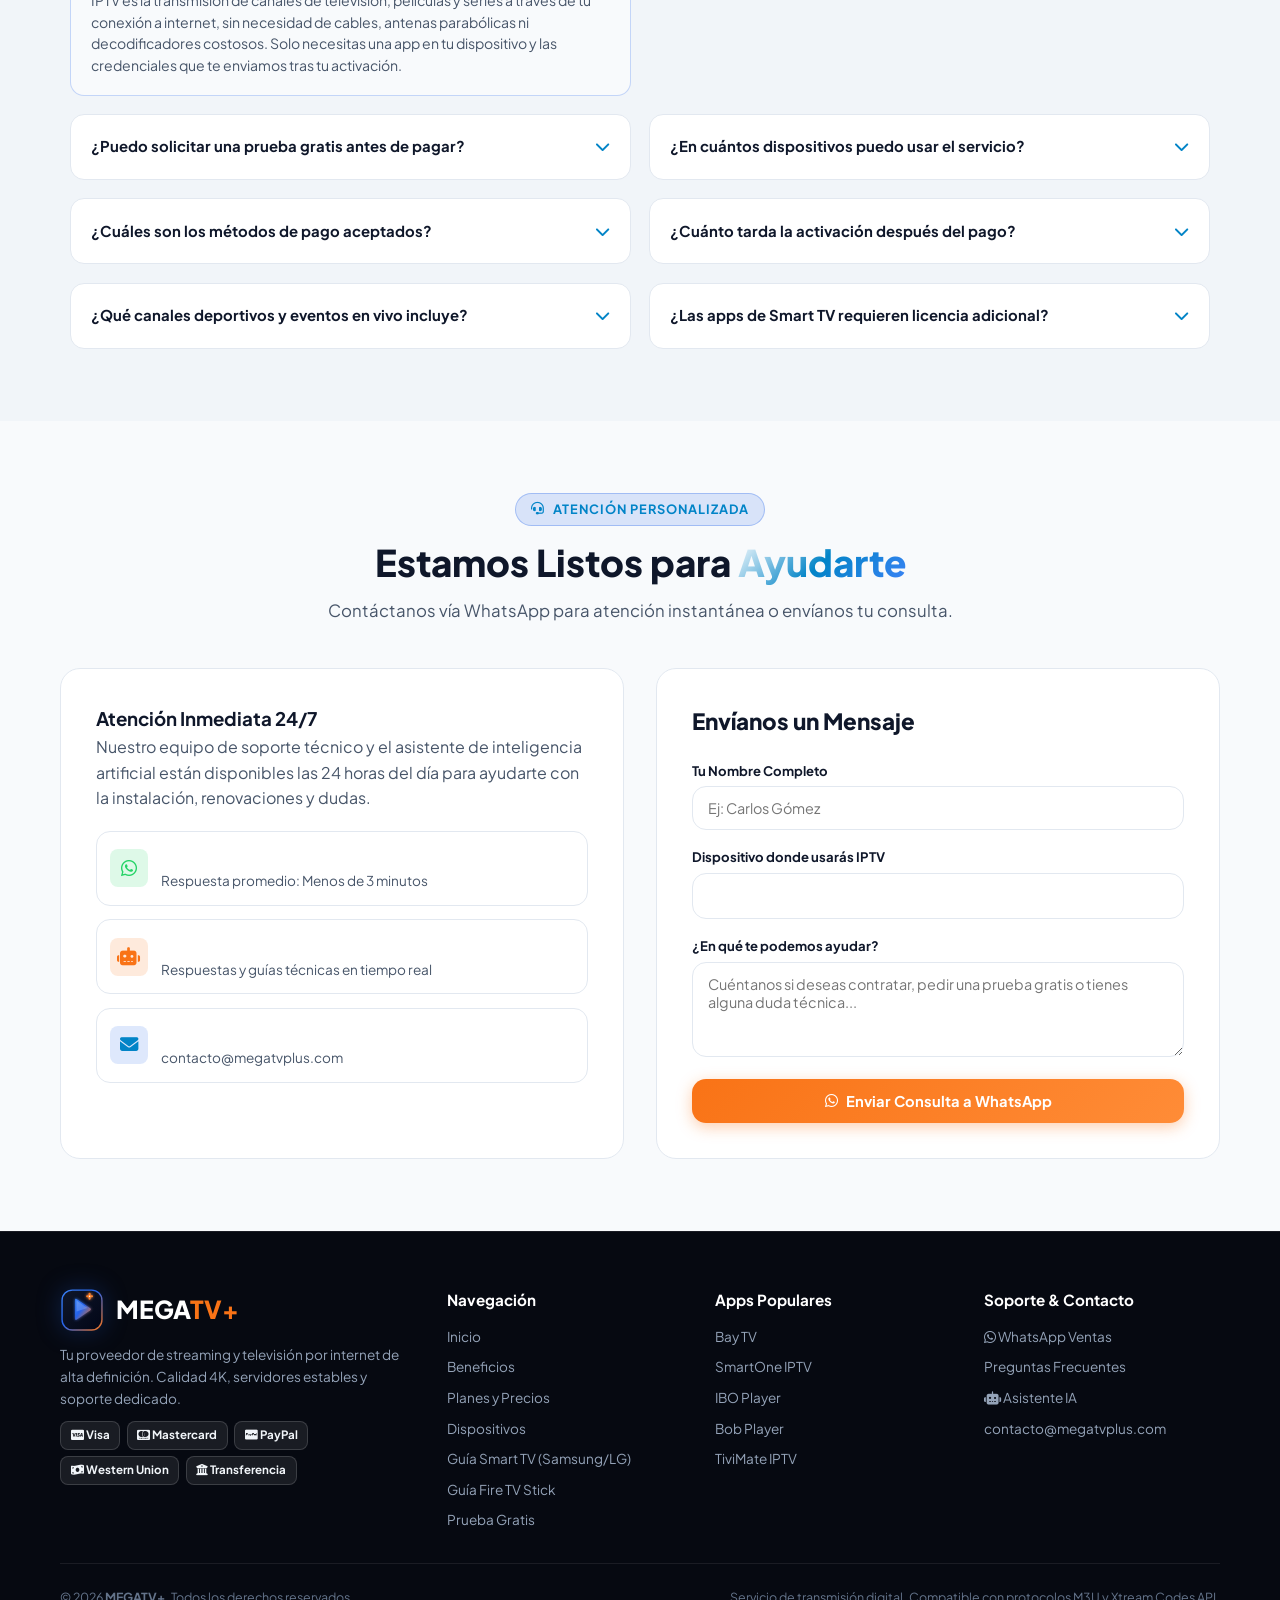
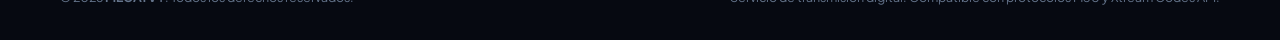
==== commit 0b25fe55: "feat(landing): add smart-tv.html landing page, official app logos, green WhatsApp buttons, and fix t" ====
--- a/index.html
+++ b/index.html
@@ -10,6 +10,7 @@
     <meta name="keywords" content="megatv, mega tv, megatv plus, megatvplus, megatv iptv, megatv oficial, iptv, servicio iptv, comprar iptv, mejor iptv 2026, iptv usa, iptv espana, iptv canada, iptv latinos en usa, canales latinos en estados unidos, demo gratis iptv 6 horas, prueba gratis iptv, iptv sin cortes, ibo player, tivimate, futbol en vivo, iptv paypal, iptv western union">
     <meta name="author" content="MegaTV">
     <meta name="robots" content="index, follow, max-snippet:-1, max-image-preview:large, max-video-preview:-1">
+    <meta name="msvalidate.01" content="DC9221FCF976FD66A8FCDBB11D22C88C">
     <link rel="canonical" href="https://megatvplus.com/">
 
     <!-- Open Graph / Redes Sociales (Facebook, WhatsApp) -->
@@ -312,7 +313,7 @@
         </div>
 
         <div class="container" style="margin-top: 2.5rem; text-align: center;">
-            <a href="https://wa.me/573013217824?text=Hola!%20Quiero%20solicitar%20mi%20Demo%20Gratis%20de%206%20horas%20para%20probar%20las%20pel%C3%ADculas%20y%20series%20de%20MEGATV%2B." target="_blank" rel="noopener noreferrer" class="btn btn-primary">
+            <a href="https://wa.me/573013217824?text=Hola!%20Quiero%20solicitar%20mi%20Demo%20Gratis%20de%206%20horas%20para%20probar%20las%20pel%C3%ADculas%20y%20series%20de%20MEGATV%2B." target="_blank" rel="noopener noreferrer" class="btn btn-whatsapp">
                 <i class="fab fa-whatsapp"></i> Solicitar Demo Gratis para ver Películas &amp; Series
             </a>
         </div>
@@ -442,9 +443,12 @@
                 <!-- Renderizado por JS -->
             </div>
 
-            <div style="text-align: center; margin-top: 2rem;">
+            <div style="text-align: center; margin-top: 2rem; display: flex; justify-content: center; gap: 1rem; flex-wrap: wrap;">
+                <a href="smart-tv.html" class="btn btn-primary btn-sm" style="display: inline-flex; align-items: center; gap: 0.5rem;">
+                    <i class="fas fa-tv"></i> Guía Smart TV (Samsung, LG &amp; Sony)
+                </a>
                 <a href="fire-stick.html" class="btn btn-secondary btn-sm" style="display: inline-flex; align-items: center; gap: 0.5rem;">
-                    <i class="fas fa-fire" style="color: var(--accent);"></i> Ver Guía Oficial y Códigos Downloader para Amazon Fire TV Stick
+                    <i class="fas fa-fire" style="color: var(--accent);"></i> Guía Amazon Fire TV Stick (Códigos)
                 </a>
             </div>
 
@@ -475,7 +479,7 @@
                         </div>
                     </div>
                     <div class="demo-actions">
-                        <a href="https://wa.me/573013217824?text=Hola!%20Deseo%20solicitar%20una%20prueba%20gratis%20de%206%20horas%20de%20MEGATV%2B%20para%20mi%20dispositivo." target="_blank" rel="noopener noreferrer" class="btn btn-primary btn-full" style="font-size: 1.1rem; padding: 1.1rem 2rem;">
+                        <a href="https://wa.me/573013217824?text=Hola!%20Deseo%20solicitar%20una%20prueba%20gratis%20de%206%20horas%20de%20MEGATV%2B%20para%20mi%20dispositivo." target="_blank" rel="noopener noreferrer" class="btn btn-whatsapp btn-full" style="font-size: 1.1rem; padding: 1.1rem 2rem;">
                             <i class="fab fa-whatsapp" style="font-size: 1.3rem;"></i> Solicitar Mi Demo en WhatsApp
                         </a>
                         <button onclick="openNovaChatbot('Quiero una demo gratis')" class="btn btn-secondary btn-full btn-sm">
@@ -619,6 +623,7 @@
                         <a href="#beneficios">Beneficios</a>
                         <a href="#planes">Planes y Precios</a>
                         <a href="#dispositivos">Dispositivos</a>
+                        <a href="smart-tv.html">Guía Smart TV (Samsung/LG)</a>
                         <a href="fire-stick.html">Guía Fire TV Stick</a>
                         <a href="#demo">Prueba Gratis</a>
                     </div>
@@ -774,7 +779,7 @@
                 <a href="#planes" id="videoModalPlansBtn" class="btn btn-secondary btn-sm">
                     <i class="fas fa-gem"></i> Ver Planes y Precios
                 </a>
-                <a href="https://wa.me/573013217824" id="videoModalCta" target="_blank" rel="noopener noreferrer" class="btn btn-primary btn-sm">
+                <a href="https://wa.me/573013217824" id="videoModalCta" target="_blank" rel="noopener noreferrer" class="btn btn-whatsapp btn-sm">
                     <i class="fab fa-whatsapp"></i> Solicitar Demo Gratis (6 Horas)
                 </a>
             </div>
--- a/css/styles.css
+++ b/css/styles.css
@@ -253,13 +253,15 @@
 }
 
 .btn-whatsapp {
-    background: var(--whatsapp);
+    background: linear-gradient(135deg, #25d366 0%, #128c7e 100%);
     color: #ffffff;
-    box-shadow: 0 4px 15px var(--whatsapp-glow);
+    box-shadow: 0 4px 15px rgba(37, 211, 102, 0.4);
+    border: none;
 }
 
 .btn-whatsapp:hover {
-    background: var(--whatsapp-hover);
+    background: linear-gradient(135deg, #1ebe5d 0%, #0d7367 100%);
+    color: #ffffff;
     transform: translateY(-2px);
     box-shadow: 0 8px 25px rgba(37, 211, 102, 0.6);
 }
